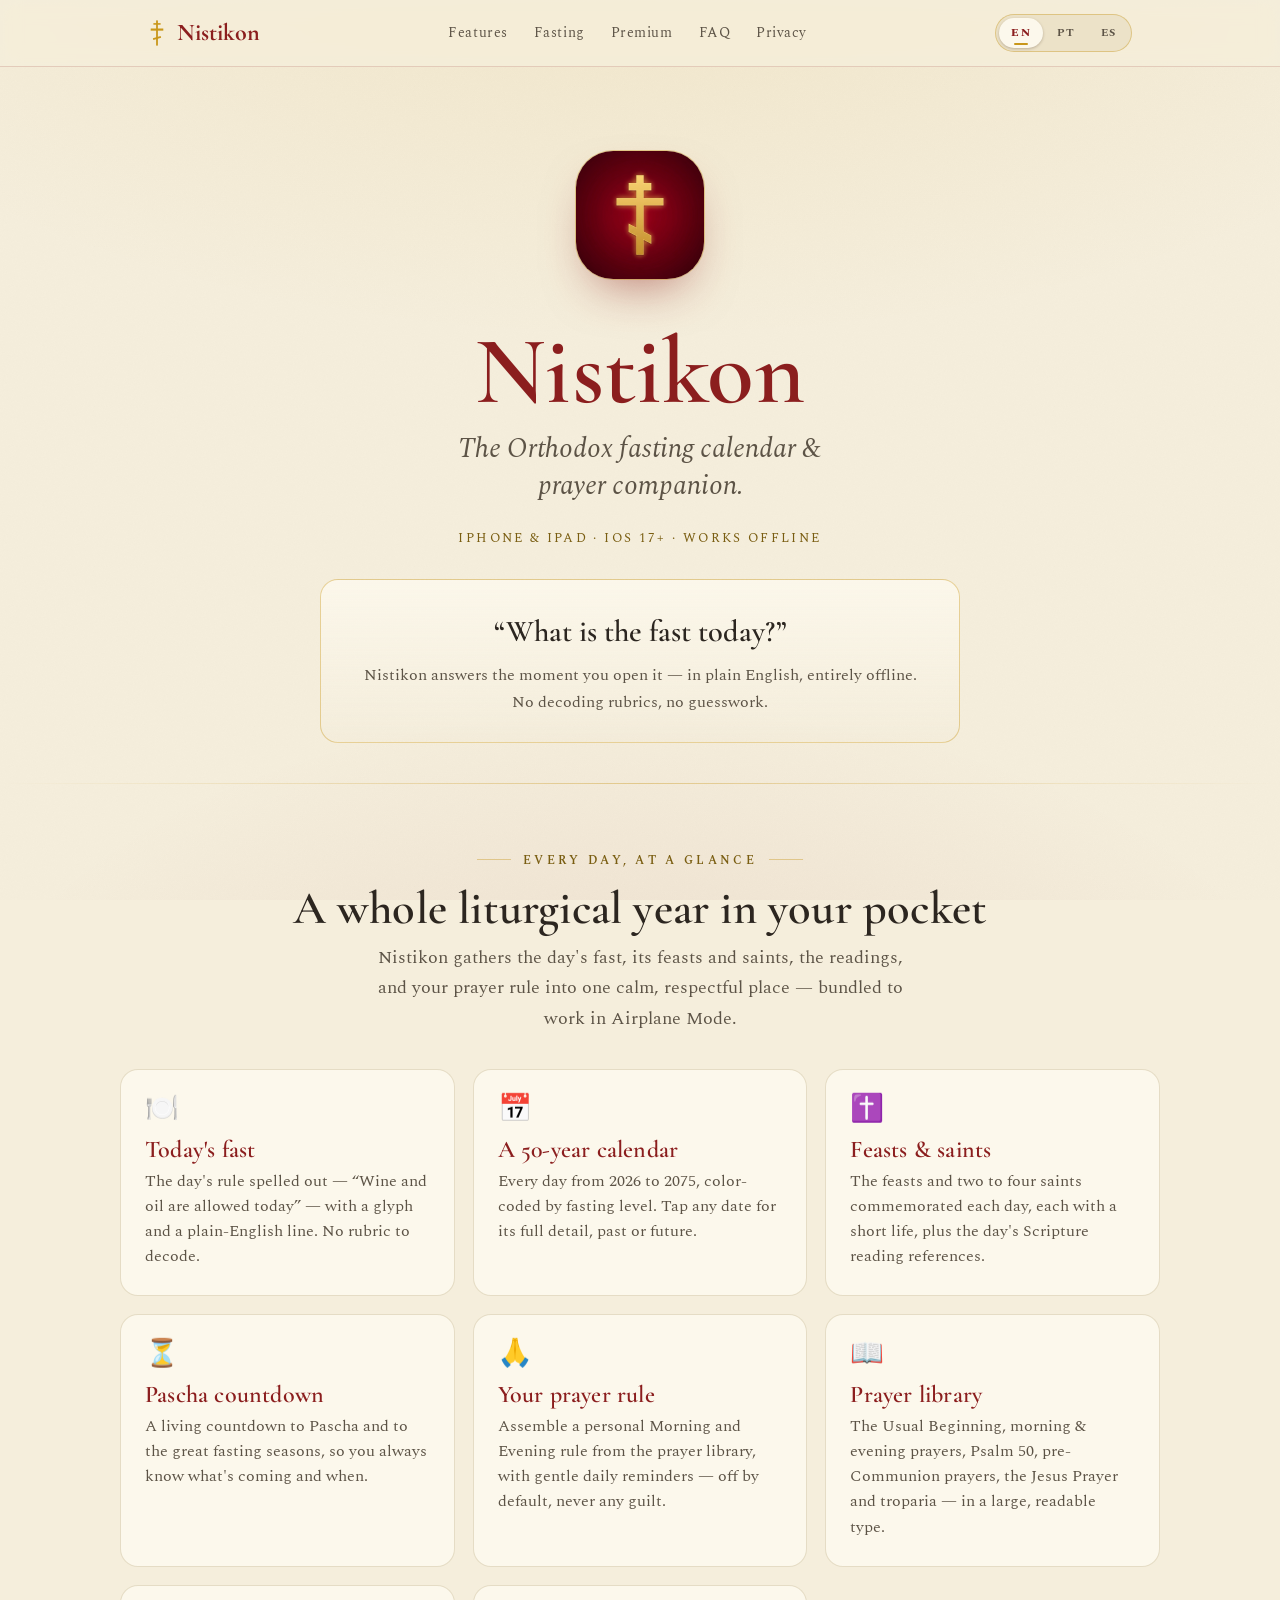
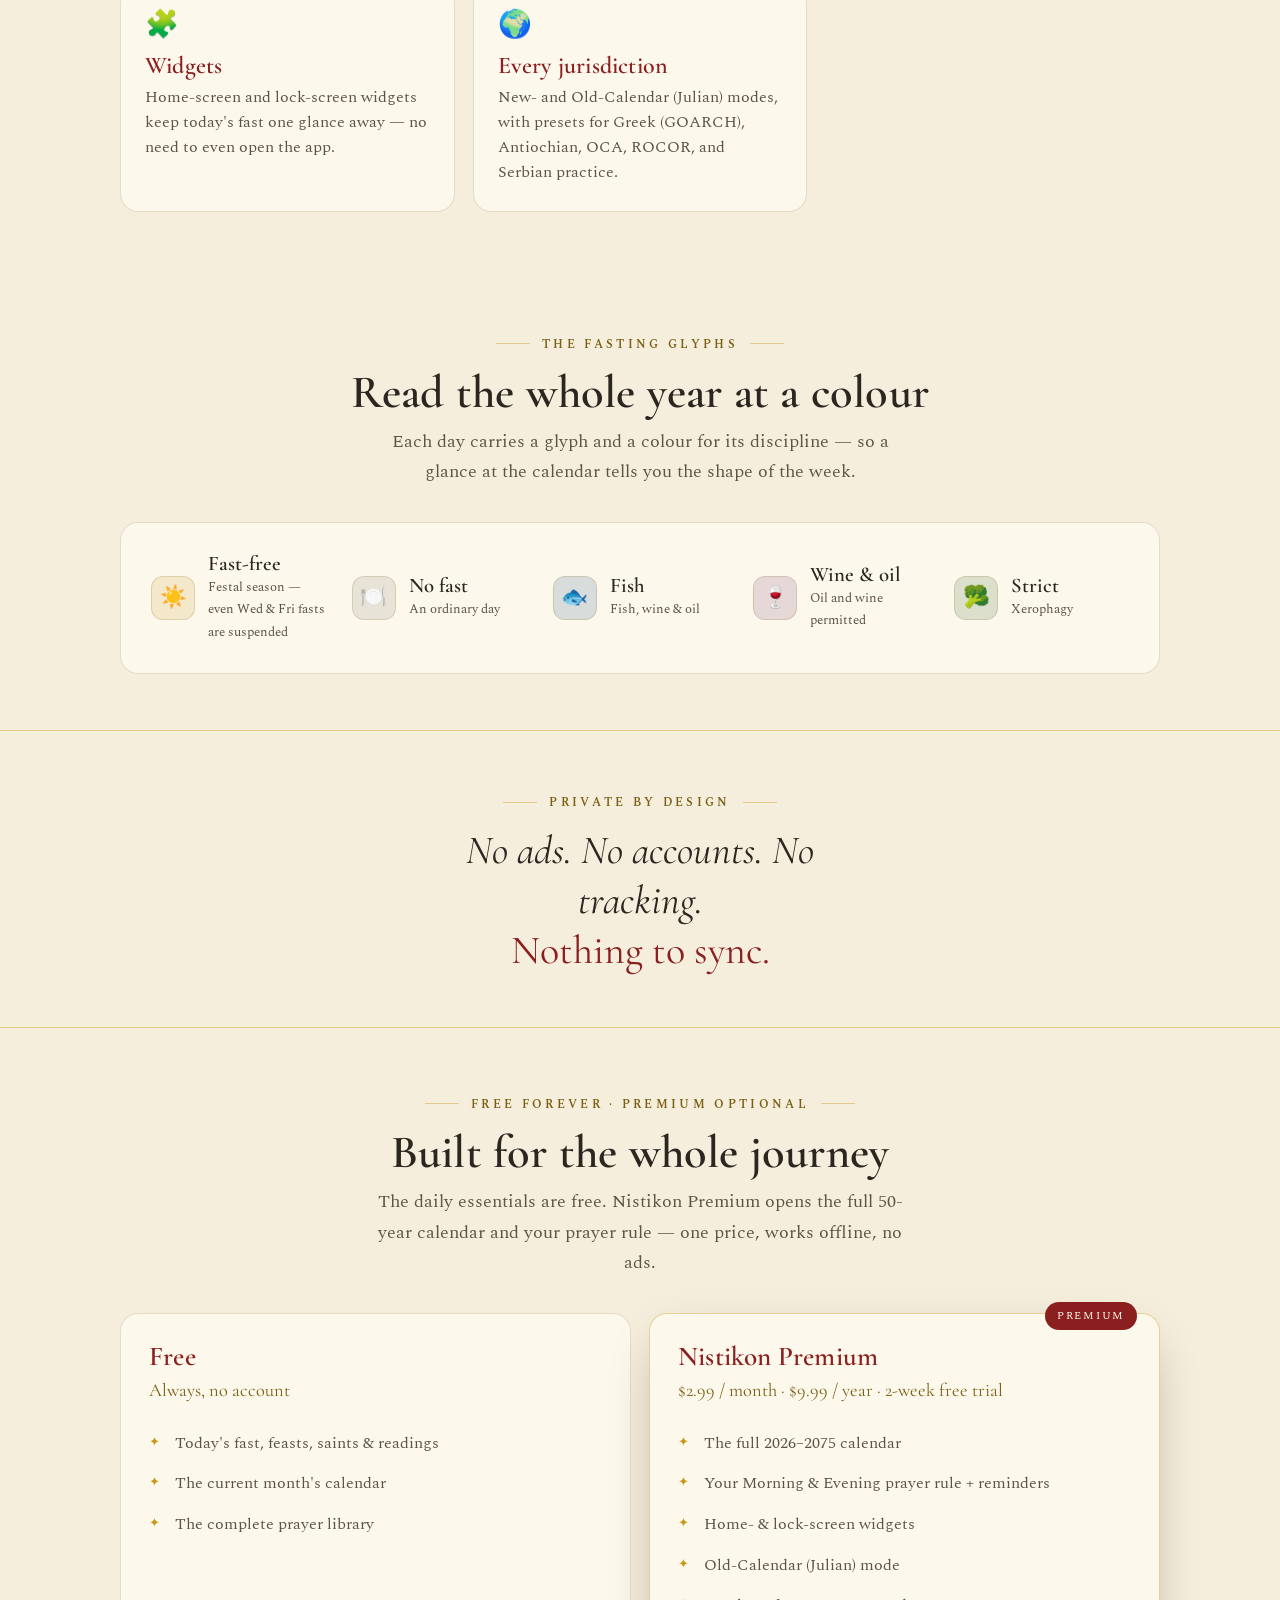
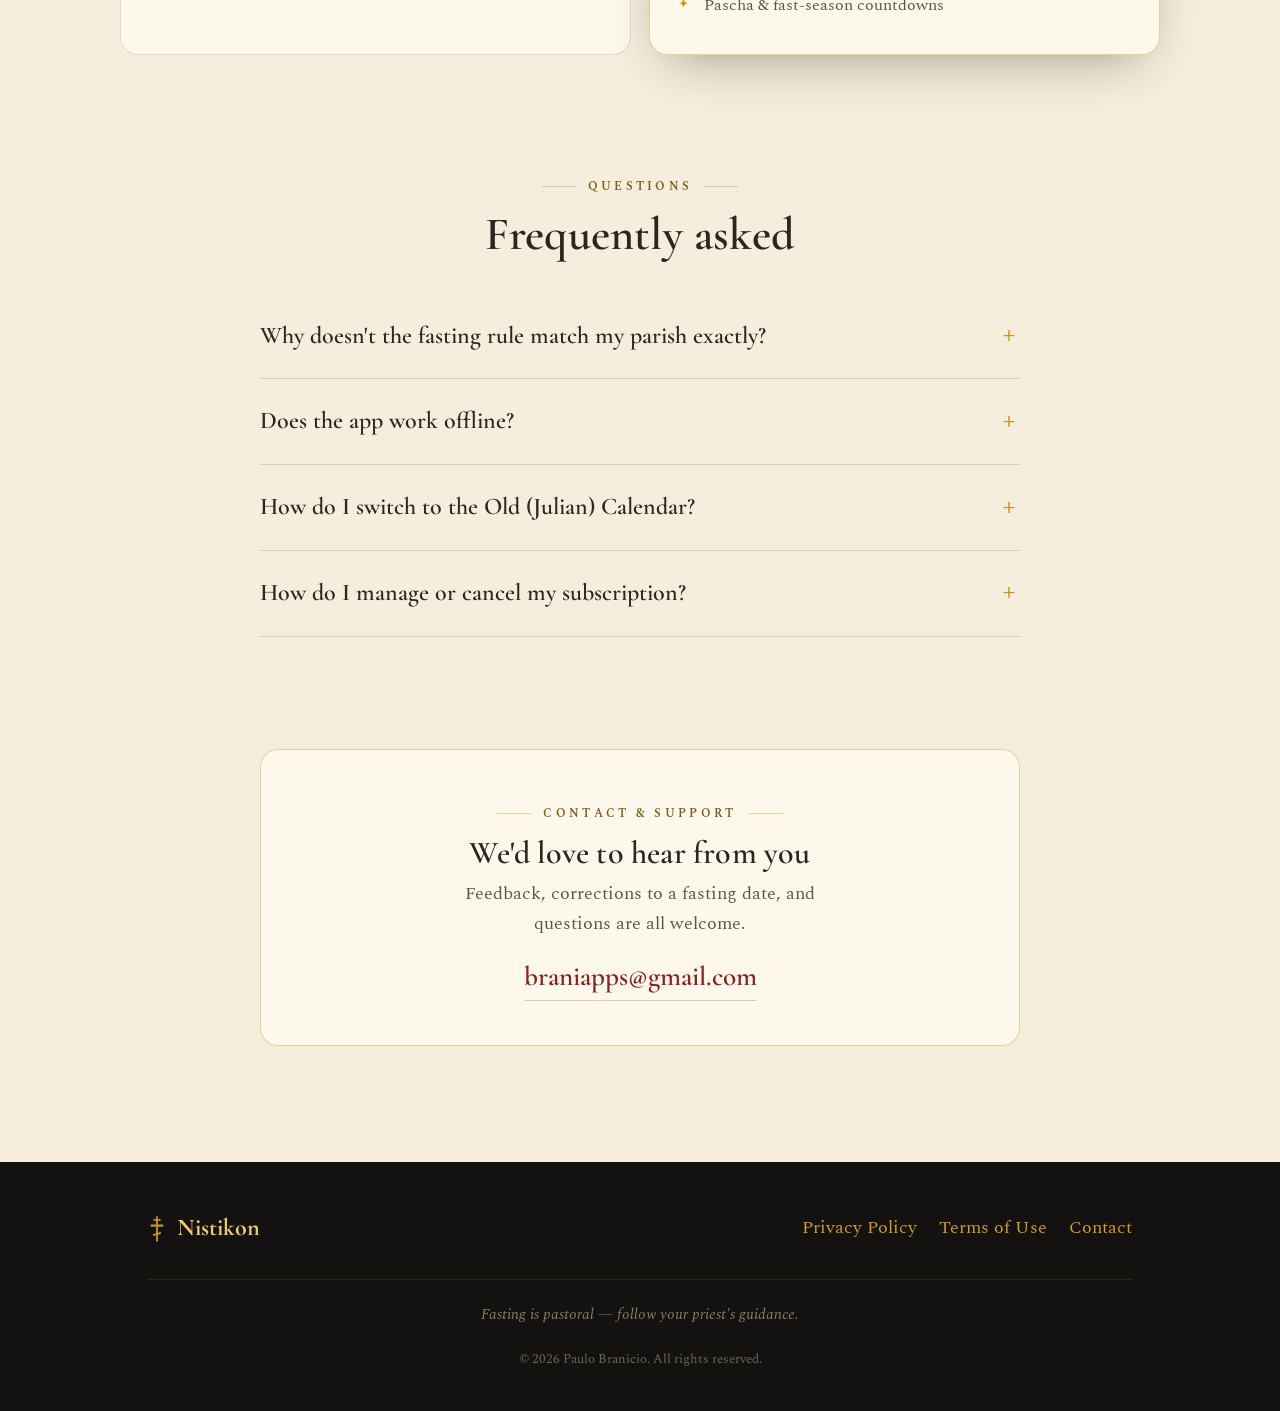
==== index.html @ d9c49dce "Align pt/es wording with the app after the translation QA sweep pt now matches the app's own terms —" ====
<!DOCTYPE html>
<html lang="en">
<head>
  <meta charset="UTF-8">
  <meta name="viewport" content="width=device-width, initial-scale=1.0">
  <title>Nistikon — Orthodox Calendar &amp; Prayer Rule</title>
  <meta name="description" content="Nistikon is the daily companion for Orthodox Christians: today's fast in plain English, a 50-year calendar, feasts &amp; saints, a Pascha countdown, and your own prayer rule — offline, no ads, no tracking. Também em português. También en español.">
  <link rel="icon" href="app-icon.png">
  <link rel="preconnect" href="https://fonts.googleapis.com">
  <link rel="preconnect" href="https://fonts.gstatic.com" crossorigin>
  <link href="https://fonts.googleapis.com/css2?family=Cormorant+Garamond:ital,wght@0,500;0,600;0,700;1,500;1,600&family=Spectral:ital,wght@0,400;0,500;0,600;1,400&display=swap" rel="stylesheet">
  <link rel="stylesheet" href="styles.css">
  <script src="site.js" defer></script>
</head>
<body>
  <header class="nav">
    <div class="wrap">
      <a class="brand" href="index.html">
        <span class="cross"><svg width="18" height="28" viewBox="0 0 20 30" aria-hidden="true"><rect x="9" y="1" width="2" height="28"/><rect x="6" y="4" width="8" height="1.8"/><rect x="3" y="10" width="14" height="2.4"/><rect x="5.5" y="19.5" width="9" height="2" transform="rotate(-16 10 20.5)"/></svg></span>
        Nistikon
      </a>
      <nav class="nav-links">
        <a href="#features" data-i18n-en="Features" data-i18n-pt="Recursos" data-i18n-es="Funciones">Features</a>
        <a href="#fasting" data-i18n-en="Fasting" data-i18n-pt="Jejum" data-i18n-es="Ayuno">Fasting</a>
        <a href="#premium">Premium</a>
        <a href="#faq">FAQ</a>
        <a href="privacy.html" data-i18n-en="Privacy" data-i18n-pt="Privacidade" data-i18n-es="Privacidad">Privacy</a>
      </nav>
      <div class="nav-right">
        <div class="langtabs" role="tablist" aria-label="Language">
          <button role="tab" data-lang-target="en" aria-label="English">EN</button>
          <button role="tab" data-lang-target="pt" aria-label="Português">PT</button>
          <button role="tab" data-lang-target="es" aria-label="Español">ES</button>
        </div>
      </div>
    </div>
  </header>

  <main>
    <section class="hero wrap">
      <div data-lang="en" lang="en">
        <img class="icon" src="app-icon.png" alt="Nistikon app icon" data-rise style="animation-delay:.05s">
        <h1 data-rise style="animation-delay:.12s">Nistikon</h1>
        <p class="tagline" data-rise style="animation-delay:.2s">The Orthodox fasting calendar &amp; prayer companion.</p>
        <p class="meta" data-rise style="animation-delay:.28s">iPhone &amp; iPad · iOS 17+ · Works offline</p>

        <div class="hook" data-rise style="animation-delay:.36s">
          <div class="q">“What is the fast today?”</div>
          <div class="a">Nistikon answers the moment you open it — in plain English, entirely offline. No decoding rubrics, no guesswork.</div>
        </div>
      </div>
      <div data-lang="pt" lang="pt-BR">
        <img class="icon" src="app-icon.png" alt="Ícone do aplicativo Nistikon" data-rise style="animation-delay:.05s">
        <h1 data-rise style="animation-delay:.12s">Nistikon</h1>
        <p class="tagline" data-rise style="animation-delay:.2s">O calendário de jejum ortodoxo e companheiro de oração.</p>
        <p class="meta" data-rise style="animation-delay:.28s">iPhone e iPad · iOS 17+ · Funciona offline</p>

        <div class="hook" data-rise style="animation-delay:.36s">
          <div class="q">“Qual é o jejum de hoje?”</div>
          <div class="a">O Nistikon responde no momento em que você o abre — em linguagem clara e totalmente offline. Sem decifrar rubricas, sem adivinhação.</div>
        </div>
      </div>
      <div data-lang="es" lang="es">
        <img class="icon" src="app-icon.png" alt="Ícono de la aplicación Nistikon" data-rise style="animation-delay:.05s">
        <h1 data-rise style="animation-delay:.12s">Nistikon</h1>
        <p class="tagline" data-rise style="animation-delay:.2s">El calendario ortodoxo de ayuno y compañero de oración.</p>
        <p class="meta" data-rise style="animation-delay:.28s">iPhone y iPad · iOS 17+ · Funciona sin conexión</p>

        <div class="hook" data-rise style="animation-delay:.36s">
          <div class="q">«¿Cuál es el ayuno de hoy?»</div>
          <div class="a">Nistikon responde en el momento en que la abres — en lenguaje claro y completamente sin conexión. Sin descifrar rúbricas, sin adivinanzas.</div>
        </div>
      </div>
    </section>

    <hr class="rule">

    <section class="block wrap" id="features">
      <div data-lang="en" lang="en">
        <div class="section-head center">
          <span class="kicker center">Every day, at a glance</span>
          <h2>A whole liturgical year in your pocket</h2>
          <p>Nistikon gathers the day's fast, its feasts and saints, the readings, and your prayer rule into one calm, respectful place — bundled to work in Airplane Mode.</p>
        </div>

        <div class="grid">
          <div class="feature"><div class="ico">🍽️</div><h3>Today's fast</h3><p>The day's rule spelled out — “Wine and oil are allowed today” — with a glyph and a plain-English line. No rubric to decode.</p></div>
          <div class="feature"><div class="ico">📅</div><h3>A 50-year calendar</h3><p>Every day from 2026 to 2075, color-coded by fasting level. Tap any date for its full detail, past or future.</p></div>
          <div class="feature"><div class="ico">✝️</div><h3>Feasts &amp; saints</h3><p>The feasts and two to four saints commemorated each day, each with a short life, plus the day's Scripture reading references.</p></div>
          <div class="feature"><div class="ico">⏳</div><h3>Pascha countdown</h3><p>A living countdown to Pascha and to the great fasting seasons, so you always know what's coming and when.</p></div>
          <div class="feature"><div class="ico">🙏</div><h3>Your prayer rule</h3><p>Assemble a personal Morning and Evening rule from the prayer library, with gentle daily reminders — off by default, never any guilt.</p></div>
          <div class="feature"><div class="ico">📖</div><h3>Prayer library</h3><p>The Usual Beginning, morning &amp; evening prayers, Psalm 50, pre-Communion prayers, the Jesus Prayer and troparia — in a large, readable type.</p></div>
          <div class="feature"><div class="ico">🧩</div><h3>Widgets</h3><p>Home-screen and lock-screen widgets keep today's fast one glance away — no need to even open the app.</p></div>
          <div class="feature"><div class="ico">🌍</div><h3>Every jurisdiction</h3><p>New- and Old-Calendar (Julian) modes, with presets for Greek (GOARCH), Antiochian, OCA, ROCOR, and Serbian practice.</p></div>
        </div>
      </div>
      <div data-lang="pt" lang="pt-BR">
        <div class="section-head center">
          <span class="kicker center">Cada dia, num relance</span>
          <h2>Um ano litúrgico inteiro no seu bolso</h2>
          <p>O Nistikon reúne o jejum do dia, suas festas e santos, as leituras e a sua regra de oração em um só lugar, calmo e respeitoso — tudo incluído para funcionar no Modo Avião.</p>
        </div>

        <div class="grid">
          <div class="feature"><div class="ico">🍽️</div><h3>O jejum de hoje</h3><p>A regra do dia explicada — “Hoje são permitidos vinho e azeite” — com um símbolo e uma frase clara. Nenhuma rubrica para decifrar.</p></div>
          <div class="feature"><div class="ico">📅</div><h3>Um calendário de 50 anos</h3><p>Todos os dias de 2026 a 2075, com cores por nível de jejum. Toque em qualquer data para ver os detalhes completos, no passado ou no futuro.</p></div>
          <div class="feature"><div class="ico">✝️</div><h3>Festas e santos</h3><p>As festas e de dois a quatro santos comemorados a cada dia, cada um com uma breve vida, além das referências das leituras bíblicas do dia.</p></div>
          <div class="feature"><div class="ico">⏳</div><h3>Contagem para a Páscoa</h3><p>Uma contagem regressiva viva até a Páscoa (Pascha) e os grandes tempos de jejum, para você sempre saber o que vem e quando.</p></div>
          <div class="feature"><div class="ico">🙏</div><h3>Sua regra de oração</h3><p>Monte uma regra pessoal de Manhã e Noite a partir da biblioteca de orações, com lembretes diários suaves — desativados por padrão, nunca com culpa.</p></div>
          <div class="feature"><div class="ico">📖</div><h3>Biblioteca de orações</h3><p>O Início Habitual, orações da manhã e da noite, o Salmo 50, orações antes da Comunhão, a Oração de Jesus e tropários — em letras grandes e legíveis.</p></div>
          <div class="feature"><div class="ico">🧩</div><h3>Widgets</h3><p>Widgets de tela de início e tela bloqueada mantêm o jejum de hoje a um olhar de distância — sem nem precisar abrir o aplicativo.</p></div>
          <div class="feature"><div class="ico">🌍</div><h3>Todas as jurisdições</h3><p>Modos de Calendário Novo e Antigo (juliano), com predefinições para as práticas grega (GOARCH), antioquina, OCA, ROCOR e sérvia.</p></div>
        </div>
      </div>
      <div data-lang="es" lang="es">
        <div class="section-head center">
          <span class="kicker center">Cada día, de un vistazo</span>
          <h2>Un año litúrgico entero en tu bolsillo</h2>
          <p>Nistikon reúne el ayuno del día, sus fiestas y santos, las lecturas y tu regla de oración en un solo lugar, sereno y respetuoso — todo incluido para funcionar en Modo Avión.</p>
        </div>

        <div class="grid">
          <div class="feature"><div class="ico">🍽️</div><h3>El ayuno de hoy</h3><p>La regla del día explicada — «Hoy se permiten el vino y el aceite» — con un símbolo y una frase clara. Ninguna rúbrica que descifrar.</p></div>
          <div class="feature"><div class="ico">📅</div><h3>Un calendario de 50 años</h3><p>Cada día de 2026 a 2075, con colores según el nivel de ayuno. Toca cualquier fecha para ver su detalle completo, pasado o futuro.</p></div>
          <div class="feature"><div class="ico">✝️</div><h3>Fiestas y santos</h3><p>Las fiestas y de dos a cuatro santos conmemorados cada día, cada uno con una breve vida, más las referencias de las lecturas bíblicas del día.</p></div>
          <div class="feature"><div class="ico">⏳</div><h3>Cuenta regresiva a la Pascua</h3><p>Una cuenta regresiva viva hacia la Pascua (Pascha) y los grandes tiempos de ayuno, para que siempre sepas qué viene y cuándo.</p></div>
          <div class="feature"><div class="ico">🙏</div><h3>Tu regla de oración</h3><p>Arma una regla personal de Mañana y Noche desde la biblioteca de oraciones, con recordatorios diarios suaves — desactivados por defecto, nunca con culpa.</p></div>
          <div class="feature"><div class="ico">📖</div><h3>Biblioteca de oraciones</h3><p>El Inicio Habitual, oraciones de la mañana y de la noche, el Salmo 50, oraciones antes de la Comunión, la Oración de Jesús y troparios — en letra grande y legible.</p></div>
          <div class="feature"><div class="ico">🧩</div><h3>Widgets</h3><p>Los widgets de pantalla de inicio y pantalla bloqueada mantienen el ayuno de hoy a un vistazo — sin siquiera abrir la aplicación.</p></div>
          <div class="feature"><div class="ico">🌍</div><h3>Todas las jurisdicciones</h3><p>Modos de Calendario Nuevo y Antiguo (juliano), con preajustes para las prácticas griega (GOARCH), antioquena, OCA, ROCOR y serbia.</p></div>
        </div>
      </div>
    </section>

    <section class="block wrap" id="fasting">
      <div data-lang="en" lang="en">
        <div class="section-head center">
          <span class="kicker center">The fasting glyphs</span>
          <h2>Read the whole year at a colour</h2>
          <p>Each day carries a glyph and a colour for its discipline — so a glance at the calendar tells you the shape of the week.</p>
        </div>
        <div class="levels">
          <div class="level"><div class="glyph g-free">☀️</div><div><div class="name">Fast-free</div><div class="desc">Festal season — even Wed &amp; Fri fasts are suspended</div></div></div>
          <div class="level"><div class="glyph g-plain">🍽️</div><div><div class="name">No fast</div><div class="desc">An ordinary day</div></div></div>
          <div class="level"><div class="glyph g-fish">🐟</div><div><div class="name">Fish</div><div class="desc">Fish, wine &amp; oil</div></div></div>
          <div class="level"><div class="glyph g-wine">🍷</div><div><div class="name">Wine &amp; oil</div><div class="desc">Oil and wine permitted</div></div></div>
          <div class="level"><div class="glyph g-strict">🥦</div><div><div class="name">Strict</div><div class="desc">Xerophagy</div></div></div>
        </div>
      </div>
      <div data-lang="pt" lang="pt-BR">
        <div class="section-head center">
          <span class="kicker center">Os símbolos de jejum</span>
          <h2>Leia o ano inteiro por uma cor</h2>
          <p>Cada dia traz um símbolo e uma cor para a sua disciplina — um olhar para o calendário revela a forma da semana.</p>
        </div>
        <div class="levels">
          <div class="level"><div class="glyph g-free">☀️</div><div><div class="name">Livre de jejum</div><div class="desc">Período festivo — até o jejum de quarta e sexta é suspenso</div></div></div>
          <div class="level"><div class="glyph g-plain">🍽️</div><div><div class="name">Sem jejum</div><div class="desc">Um dia comum</div></div></div>
          <div class="level"><div class="glyph g-fish">🐟</div><div><div class="name">Peixe</div><div class="desc">Peixe, vinho e azeite</div></div></div>
          <div class="level"><div class="glyph g-wine">🍷</div><div><div class="name">Vinho e azeite</div><div class="desc">Azeite e vinho permitidos</div></div></div>
          <div class="level"><div class="glyph g-strict">🥦</div><div><div class="name">Rigoroso</div><div class="desc">Xerofagia</div></div></div>
        </div>
      </div>
      <div data-lang="es" lang="es">
        <div class="section-head center">
          <span class="kicker center">Los símbolos de ayuno</span>
          <h2>Lee todo el año por un color</h2>
          <p>Cada día lleva un símbolo y un color según su disciplina — un vistazo al calendario te dice la forma de la semana.</p>
        </div>
        <div class="levels">
          <div class="level"><div class="glyph g-free">☀️</div><div><div class="name">Libre de ayuno</div><div class="desc">Período festivo — hasta el ayuno de miércoles y viernes se suspende</div></div></div>
          <div class="level"><div class="glyph g-plain">🍽️</div><div><div class="name">Sin ayuno</div><div class="desc">Un día común</div></div></div>
          <div class="level"><div class="glyph g-fish">🐟</div><div><div class="name">Pescado</div><div class="desc">Pescado, vino y aceite</div></div></div>
          <div class="level"><div class="glyph g-wine">🍷</div><div><div class="name">Vino y aceite</div><div class="desc">Aceite y vino permitidos</div></div></div>
          <div class="level"><div class="glyph g-strict">🥦</div><div><div class="name">Estricto</div><div class="desc">Xerofagia</div></div></div>
        </div>
      </div>
    </section>

    <section class="vow">
      <div class="wrap">
        <div data-lang="en" lang="en">
          <span class="kicker center">Private by design</span>
          <p>No ads. No accounts. No tracking.<br><span class="em">Nothing to sync.</span></p>
        </div>
        <div data-lang="pt" lang="pt-BR">
          <span class="kicker center">Privado por concepção</span>
          <p>Sem anúncios. Sem contas. Sem rastreamento.<br><span class="em">Nada para sincronizar.</span></p>
        </div>
        <div data-lang="es" lang="es">
          <span class="kicker center">Privado por diseño</span>
          <p>Sin anuncios. Sin cuentas. Sin rastreo.<br><span class="em">Nada que sincronizar.</span></p>
        </div>
      </div>
    </section>

    <section class="block wrap" id="premium">
      <div data-lang="en" lang="en">
        <div class="section-head center">
          <span class="kicker center">Free forever · Premium optional</span>
          <h2>Built for the whole journey</h2>
          <p>The daily essentials are free. Nistikon Premium opens the full 50-year calendar and your prayer rule — one price, works offline, no ads.</p>
        </div>
        <div class="tiers">
          <div class="tier">
            <h3>Free</h3>
            <div class="price">Always, no account</div>
            <ul>
              <li>Today's fast, feasts, saints &amp; readings</li>
              <li>The current month's calendar</li>
              <li>The complete prayer library</li>
            </ul>
          </div>
          <div class="tier pro">
            <span class="badge">Premium</span>
            <h3>Nistikon Premium</h3>
            <div class="price">$2.99 / month · $9.99 / year · 2-week free trial</div>
            <ul>
              <li>The full 2026–2075 calendar</li>
              <li>Your Morning &amp; Evening prayer rule + reminders</li>
              <li>Home- &amp; lock-screen widgets</li>
              <li>Old-Calendar (Julian) mode</li>
              <li>Pascha &amp; fast-season countdowns</li>
            </ul>
          </div>
        </div>
      </div>
      <div data-lang="pt" lang="pt-BR">
        <div class="section-head center">
          <span class="kicker center">Grátis para sempre · Premium opcional</span>
          <h2>Feito para toda a caminhada</h2>
          <p>O essencial diário é gratuito. O Nistikon Premium abre o calendário completo de 50 anos e a sua regra de oração — um só preço, funciona offline, sem anúncios.</p>
        </div>
        <div class="tiers">
          <div class="tier">
            <h3>Grátis</h3>
            <div class="price">Sempre, sem conta</div>
            <ul>
              <li>O jejum, as festas, os santos e as leituras de hoje</li>
              <li>O calendário do mês atual</li>
              <li>A biblioteca completa de orações</li>
            </ul>
          </div>
          <div class="tier pro">
            <span class="badge">Premium</span>
            <h3>Nistikon Premium</h3>
            <div class="price">US$ 2,99 / mês · US$ 9,99 / ano · 2 semanas de teste grátis</div>
            <ul>
              <li>O calendário completo de 2026–2075</li>
              <li>Sua regra de oração de Manhã e Noite + lembretes</li>
              <li>Widgets de tela de início e tela bloqueada</li>
              <li>Modo de Calendário Antigo (juliano)</li>
              <li>Contagens regressivas para a Páscoa e os tempos de jejum</li>
            </ul>
          </div>
        </div>
      </div>
      <div data-lang="es" lang="es">
        <div class="section-head center">
          <span class="kicker center">Gratis para siempre · Premium opcional</span>
          <h2>Hecho para todo el camino</h2>
          <p>Lo esencial de cada día es gratuito. Nistikon Premium abre el calendario completo de 50 años y tu regla de oración — un solo precio, funciona sin conexión, sin anuncios.</p>
        </div>
        <div class="tiers">
          <div class="tier">
            <h3>Gratis</h3>
            <div class="price">Siempre, sin cuenta</div>
            <ul>
              <li>El ayuno, las fiestas, los santos y las lecturas de hoy</li>
              <li>El calendario del mes actual</li>
              <li>La biblioteca completa de oraciones</li>
            </ul>
          </div>
          <div class="tier pro">
            <span class="badge">Premium</span>
            <h3>Nistikon Premium</h3>
            <div class="price">2.99 USD / mes · 9.99 USD / año · 2 semanas de prueba gratis</div>
            <ul>
              <li>El calendario completo de 2026–2075</li>
              <li>Tu regla de oración de Mañana y Noche + recordatorios</li>
              <li>Widgets de pantalla de inicio y bloqueada</li>
              <li>Modo de Calendario Antiguo (juliano)</li>
              <li>Cuentas regresivas a la Pascua y a los tiempos de ayuno</li>
            </ul>
          </div>
        </div>
      </div>
    </section>

    <section class="block wrap narrow" id="faq">
      <div data-lang="en" lang="en">
        <div class="section-head center">
          <span class="kicker center">Questions</span>
          <h2>Frequently asked</h2>
        </div>
        <div class="faq">
          <details>
            <summary>Why doesn't the fasting rule match my parish exactly?</summary>
            <p>Fasting practice varies by jurisdiction, parish, and household. Nistikon follows a widely published simplification and labels it as such. Always follow the guidance of your own priest.</p>
          </details>
          <details>
            <summary>Does the app work offline?</summary>
            <p>Yes. The fasting calendar, saints, and prayers are bundled and work in Airplane Mode. Your Apple device may contact the App Store for purchases or restores, and links you choose to open use your browser.</p>
          </details>
          <details>
            <summary>How do I switch to the Old (Julian) Calendar?</summary>
            <p>In Settings, choose a jurisdiction such as ROCOR or Serbian. Old-Calendar mode is part of Nistikon Premium.</p>
          </details>
          <details>
            <summary>How do I manage or cancel my subscription?</summary>
            <p>Open your device's Settings, tap your name, then Subscriptions, and select Nistikon.</p>
          </details>
        </div>
      </div>
      <div data-lang="pt" lang="pt-BR">
        <div class="section-head center">
          <span class="kicker center">Perguntas</span>
          <h2>Perguntas frequentes</h2>
        </div>
        <div class="faq">
          <details>
            <summary>Por que a regra de jejum não corresponde exatamente à da minha paróquia?</summary>
            <p>A prática de jejum varia por jurisdição, paróquia e família. O Nistikon segue uma simplificação amplamente publicada e a identifica como tal. Siga sempre a orientação do seu próprio padre.</p>
          </details>
          <details>
            <summary>O aplicativo funciona offline?</summary>
            <p>Sim. O calendário de jejum, os santos e as orações vêm incluídos e funcionam no Modo Avião. Seu dispositivo Apple pode contatar a App Store para compras ou restaurações, e os links que você escolhe abrir usam o seu navegador.</p>
          </details>
          <details>
            <summary>Como mudo para o Calendário Antigo (juliano)?</summary>
            <p>Em Ajustes, escolha uma jurisdição como ROCOR ou sérvia. O modo de Calendário Antigo faz parte do Nistikon Premium.</p>
          </details>
          <details>
            <summary>Como gerencio ou cancelo minha assinatura?</summary>
            <p>Abra os Ajustes do seu dispositivo, toque no seu nome, depois em Assinaturas, e selecione Nistikon.</p>
          </details>
        </div>
      </div>
      <div data-lang="es" lang="es">
        <div class="section-head center">
          <span class="kicker center">Preguntas</span>
          <h2>Preguntas frecuentes</h2>
        </div>
        <div class="faq">
          <details>
            <summary>¿Por qué la regla de ayuno no coincide exactamente con la de mi parroquia?</summary>
            <p>La práctica del ayuno varía según la jurisdicción, la parroquia y el hogar. Nistikon sigue una simplificación ampliamente publicada y la identifica como tal. Sigue siempre la guía de tu propio sacerdote.</p>
          </details>
          <details>
            <summary>¿Funciona la aplicación sin conexión?</summary>
            <p>Sí. El calendario de ayuno, los santos y las oraciones vienen incluidos y funcionan en Modo Avión. Tu dispositivo Apple puede contactar con App Store para compras o restauraciones, y los enlaces que decides abrir usan tu navegador.</p>
          </details>
          <details>
            <summary>¿Cómo cambio al Calendario Antiguo (juliano)?</summary>
            <p>En Configuración, elige una jurisdicción como ROCOR o serbia. El modo de Calendario Antiguo forma parte de Nistikon Premium.</p>
          </details>
          <details>
            <summary>¿Cómo gestiono o cancelo mi suscripción?</summary>
            <p>Abre la Configuración de tu dispositivo, toca tu nombre, luego Suscripciones, y selecciona Nistikon.</p>
          </details>
        </div>
      </div>
    </section>

    <section class="block wrap narrow">
      <div data-lang="en" lang="en">
        <div class="contact-card">
          <span class="kicker center">Contact &amp; support</span>
          <h2 style="font-size:2rem;margin-top:12px;">We'd love to hear from you</h2>
          <p style="color:var(--ink-soft);max-width:44ch;margin:8px auto 0;">Feedback, corrections to a fasting date, and questions are all welcome.</p>
          <a class="mail" href="mailto:braniapps@gmail.com">braniapps@gmail.com</a>
        </div>
      </div>
      <div data-lang="pt" lang="pt-BR">
        <div class="contact-card">
          <span class="kicker center">Contato e suporte</span>
          <h2 style="font-size:2rem;margin-top:12px;">Adoraríamos ouvir você</h2>
          <p style="color:var(--ink-soft);max-width:44ch;margin:8px auto 0;">Comentários, correções de datas de jejum e perguntas são todos bem-vindos.</p>
          <a class="mail" href="mailto:braniapps@gmail.com">braniapps@gmail.com</a>
        </div>
      </div>
      <div data-lang="es" lang="es">
        <div class="contact-card">
          <span class="kicker center">Contacto y soporte</span>
          <h2 style="font-size:2rem;margin-top:12px;">Nos encantaría saber de ti</h2>
          <p style="color:var(--ink-soft);max-width:44ch;margin:8px auto 0;">Comentarios, correcciones de fechas de ayuno y preguntas son bienvenidos.</p>
          <a class="mail" href="mailto:braniapps@gmail.com">braniapps@gmail.com</a>
        </div>
      </div>
    </section>
  </main>

  <footer class="foot">
    <div class="wrap">
      <a class="brand" href="index.html">
        <span class="cross"><svg width="18" height="28" viewBox="0 0 20 30" aria-hidden="true"><rect x="9" y="1" width="2" height="28"/><rect x="6" y="4" width="8" height="1.8"/><rect x="3" y="10" width="14" height="2.4"/><rect x="5.5" y="19.5" width="9" height="2" transform="rotate(-16 10 20.5)"/></svg></span>
        Nistikon
      </a>
      <nav class="foot-links">
        <a href="privacy.html" data-i18n-en="Privacy Policy" data-i18n-pt="Política de Privacidade" data-i18n-es="Política de Privacidad">Privacy Policy</a>
        <a href="terms.html" data-i18n-en="Terms of Use" data-i18n-pt="Termos de Uso" data-i18n-es="Términos de Uso">Terms of Use</a>
        <a href="mailto:braniapps@gmail.com" data-i18n-en="Contact" data-i18n-pt="Contato" data-i18n-es="Contacto">Contact</a>
      </nav>
      <p class="priest" data-i18n-en="Fasting is pastoral — follow your priest's guidance." data-i18n-pt="O jejum é pastoral — siga a orientação do seu padre." data-i18n-es="El ayuno es pastoral — sigue la guía de tu sacerdote.">Fasting is pastoral — follow your priest's guidance.</p>
      <p class="cr">© 2026 Paulo Branicio. All rights reserved.</p>
    </div>
  </footer>
</body>
</html>
---- styles.css ----
/* Nistikon support site — "illuminated manuscript, modernized"
   Cormorant Garamond (display) + Spectral (body), byzantine red & gold on parchment. */

:root {
  --parchment:      #F5EEDC;
  --parchment-deep: #ECE1C4;
  --card:           #FCF8EC;
  --card-line:      rgba(122, 94, 18, 0.18);
  --byzantine:      #8B1E1E;
  --byzantine-2:    #A32C2C;
  --gold:           #C9971A;
  --gold-soft:      #D4A017;
  --gold-deep:      #7A5E12;
  --ink:            #2C2620;
  --ink-soft:       #5C5346;
  --night:          #141210;
  --hair:           rgba(139, 30, 30, 0.16);
  --gold-hair:      rgba(201, 151, 26, 0.40);
  --shadow:         0 18px 50px -20px rgba(43, 25, 12, 0.45);
  --radius:         18px;
}

@media (prefers-color-scheme: dark) {
  :root {
    --parchment:      #141210;
    --parchment-deep: #0E0C0A;
    --card:           #1F1B16;
    --card-line:      rgba(212, 160, 23, 0.20);
    --byzantine:      #FF8A8A;
    --byzantine-2:    #FF9E9E;
    --gold:           #E9C25A;
    --gold-soft:      #F0CC6B;
    --gold-deep:      #E9C25A;
    --ink:            #F1E7D2;
    --ink-soft:       #B9AE97;
    --hair:           rgba(255, 138, 138, 0.20);
    --gold-hair:      rgba(233, 194, 90, 0.32);
    --shadow:         0 20px 60px -24px rgba(0, 0, 0, 0.7);
  }
}

* { margin: 0; padding: 0; box-sizing: border-box; }

html { scroll-behavior: smooth; }

body {
  font-family: "Spectral", Georgia, "Times New Roman", serif;
  font-size: 18px;
  line-height: 1.7;
  color: var(--ink);
  background-color: var(--parchment);
  background-image:
    radial-gradient(120% 80% at 50% -10%, rgba(201,151,26,0.10), transparent 60%),
    radial-gradient(90% 70% at 50% 120%, rgba(139,30,30,0.08), transparent 60%);
  background-attachment: fixed;
  -webkit-font-smoothing: antialiased;
  text-rendering: optimizeLegibility;
  overflow-x: hidden;
}

/* Fine paper grain over everything */
body::before {
  content: "";
  position: fixed;
  inset: 0;
  pointer-events: none;
  z-index: 1;
  opacity: 0.5;
  mix-blend-mode: multiply;
  background-image: url("data:image/svg+xml,%3Csvg xmlns='http://www.w3.org/2000/svg' width='160' height='160'%3E%3Cfilter id='n'%3E%3CfeTurbulence type='fractalNoise' baseFrequency='0.9' numOctaves='2' stitchTiles='stitch'/%3E%3CfeColorMatrix type='saturate' values='0'/%3E%3C/filter%3E%3Crect width='100%25' height='100%25' filter='url(%23n)' opacity='0.05'/%3E%3C/svg%3E");
}
@media (prefers-color-scheme: dark) { body::before { mix-blend-mode: screen; opacity: 0.35; } }

.wrap { max-width: 1040px; margin: 0 auto; padding: 0 28px; position: relative; z-index: 2; }
.narrow { max-width: 760px; }

/* ---- Typography ---- */
h1, h2, h3, .display {
  font-family: "Cormorant Garamond", Georgia, serif;
  font-weight: 600;
  line-height: 1.08;
  color: var(--ink);
  letter-spacing: 0.2px;
}
a { color: var(--byzantine); text-decoration: none; }
a:hover { text-decoration: underline; text-underline-offset: 3px; }

.kicker {
  font-family: "Spectral", serif;
  font-size: 0.74rem;
  font-weight: 600;
  letter-spacing: 0.28em;
  text-transform: uppercase;
  color: var(--gold-deep);
  display: inline-flex;
  align-items: center;
  gap: 12px;
}
.kicker::before, .kicker.center::after {
  content: "";
  width: 34px; height: 1px;
  background: var(--gold-hair);
}
.kicker.center { justify-content: center; }

/* ---- Cross mark ---- */
.cross { display: inline-block; color: var(--gold); flex: none; }
.cross svg { display: block; fill: currentColor; }

/* ---- Nav ---- */
.nav {
  position: sticky; top: 0; z-index: 20;
  backdrop-filter: saturate(150%) blur(10px);
  background: color-mix(in srgb, var(--parchment) 82%, transparent);
  border-bottom: 1px solid var(--hair);
}
.nav .wrap { display: flex; align-items: center; justify-content: space-between; height: 66px; }
.brand { display: flex; align-items: center; gap: 11px; font-family: "Cormorant Garamond", serif; font-size: 1.5rem; font-weight: 700; color: var(--byzantine); }
.brand:hover { text-decoration: none; }
.nav-links { display: flex; gap: 26px; align-items: center; }
.nav-links a { font-size: 0.86rem; letter-spacing: 0.04em; color: var(--ink-soft); }
.nav-links a:hover { color: var(--byzantine); text-decoration: none; }
@media (max-width: 640px) { .nav-links { display: none; } }

/* ---- Hero ---- */
.hero { text-align: center; padding: 84px 0 40px; }
.hero .icon {
  width: 128px; height: 128px; border-radius: 29%;
  box-shadow: 0 0 0 1px var(--gold-hair), 0 22px 48px -18px rgba(139,30,30,0.55);
  margin-bottom: 30px;
}
.hero h1 { font-size: clamp(3.4rem, 9vw, 6rem); font-weight: 600; color: var(--byzantine); margin-bottom: 8px; }
.hero .tagline { font-size: clamp(1.25rem, 3.4vw, 1.7rem); font-style: italic; color: var(--ink-soft); max-width: 30ch; margin: 0 auto 22px; line-height: 1.35; }
.hero .meta { font-size: 0.82rem; letter-spacing: 0.18em; text-transform: uppercase; color: var(--gold-deep); }

.hook {
  max-width: 640px; margin: 30px auto 0; padding: 26px 30px;
  border: 1px solid var(--gold-hair); border-radius: var(--radius);
  background: linear-gradient(180deg, color-mix(in srgb, var(--card) 90%, transparent), transparent);
}
.hook .q { font-family: "Cormorant Garamond", serif; font-size: 1.9rem; font-weight: 600; color: var(--ink); }
.hook .a { color: var(--ink-soft); font-size: 1rem; margin-top: 4px; }

/* ---- Section rhythm ---- */
section.block { padding: 56px 0; }
.section-head { margin-bottom: 34px; }
.section-head.center { text-align: center; }
.section-head h2 { font-size: clamp(2.1rem, 5vw, 2.9rem); margin-top: 12px; }
.section-head p { color: var(--ink-soft); margin-top: 10px; max-width: 60ch; }
.section-head.center p { margin-left: auto; margin-right: auto; }

.rule { height: 1px; border: 0; background: linear-gradient(90deg, transparent, var(--gold-hair), transparent); margin: 0; }

/* ---- Feature grid ---- */
.grid { display: grid; grid-template-columns: repeat(auto-fit, minmax(250px, 1fr)); gap: 18px; }
.feature {
  background: var(--card);
  border: 1px solid var(--card-line);
  border-radius: var(--radius);
  padding: 26px 24px;
  transition: transform 0.35s cubic-bezier(.2,.7,.2,1), box-shadow 0.35s, border-color 0.35s;
}
.feature:hover { transform: translateY(-5px); box-shadow: var(--shadow); border-color: var(--gold-hair); }
.feature .ico { font-size: 1.7rem; line-height: 1; }
.feature h3 { font-size: 1.5rem; margin: 14px 0 6px; color: var(--byzantine); }
.feature p { color: var(--ink-soft); font-size: 0.98rem; line-height: 1.6; }

/* ---- Fast-level legend ---- */
.levels {
  background: var(--card); border: 1px solid var(--card-line); border-radius: var(--radius);
  padding: 30px; display: grid; grid-template-columns: repeat(auto-fit, minmax(160px, 1fr)); gap: 14px 26px;
}
.level { display: flex; align-items: center; gap: 13px; }
.level .glyph {
  width: 44px; height: 44px; flex: none; border-radius: 12px;
  display: grid; place-items: center; font-size: 1.35rem;
  border: 1px solid var(--card-line);
}
.level .name { font-family: "Cormorant Garamond", serif; font-size: 1.3rem; font-weight: 600; color: var(--ink); line-height: 1.1; }
.level .desc { font-size: 0.82rem; color: var(--ink-soft); }
.g-free   { background: rgba(201,151,26,0.16); }
.g-fish   { background: rgba(58,102,150,0.18); }
.g-wine   { background: rgba(122,52,110,0.16); }
.g-strict { background: rgba(74,110,64,0.18); }
.g-plain  { background: color-mix(in srgb, var(--ink-soft) 12%, transparent); }

/* ---- Premium split ---- */
.tiers { display: grid; grid-template-columns: 1fr 1fr; gap: 18px; }
@media (max-width: 620px) { .tiers { grid-template-columns: 1fr; } }
.tier { border: 1px solid var(--card-line); border-radius: var(--radius); padding: 28px; background: var(--card); }
.tier.pro { border-color: var(--gold-hair); box-shadow: var(--shadow); position: relative; }
.tier h3 { font-size: 1.7rem; color: var(--byzantine); }
.tier .price { font-family: "Cormorant Garamond", serif; font-size: 1.15rem; color: var(--gold-deep); margin: 4px 0 16px; }
.tier ul { list-style: none; }
.tier li { padding: 7px 0 7px 26px; position: relative; color: var(--ink-soft); font-size: 0.98rem; }
.tier li::before { content: "✦"; position: absolute; left: 0; color: var(--gold); font-size: 0.8rem; top: 9px; }
.badge { position: absolute; top: -12px; right: 22px; background: var(--byzantine); color: #FCF8EC; font-family: "Spectral", serif; font-size: 0.68rem; letter-spacing: 0.16em; text-transform: uppercase; padding: 5px 12px; border-radius: 999px; }

/* ---- Vow / privacy banner ---- */
.vow {
  text-align: center; border-top: 1px solid var(--gold-hair); border-bottom: 1px solid var(--gold-hair);
  padding: 52px 0;
}
.vow p { font-family: "Cormorant Garamond", serif; font-size: clamp(1.6rem, 4.4vw, 2.5rem); font-style: italic; color: var(--ink); max-width: 22ch; margin: 12px auto 0; line-height: 1.25; }
.vow .em { color: var(--byzantine); font-style: normal; }

/* ---- FAQ ---- */
.faq details {
  border-bottom: 1px solid var(--hair); padding: 6px 0;
}
.faq summary {
  cursor: pointer; list-style: none; padding: 16px 40px 16px 0; position: relative;
  font-family: "Cormorant Garamond", serif; font-size: 1.5rem; font-weight: 600; color: var(--ink);
}
.faq summary::-webkit-details-marker { display: none; }
.faq summary::after {
  content: "+"; position: absolute; right: 4px; top: 50%; transform: translateY(-50%);
  color: var(--gold); font-family: "Spectral", serif; font-size: 1.6rem; transition: transform 0.3s;
}
.faq details[open] summary::after { content: "–"; }
.faq details p { color: var(--ink-soft); padding: 0 40px 18px 0; font-size: 1rem; }

/* ---- Contact card ---- */
.contact-card {
  text-align: center; background: var(--card); border: 1px solid var(--gold-hair);
  border-radius: var(--radius); padding: 44px 30px;
}
.contact-card .mail {
  display: inline-block; margin-top: 14px; font-family: "Cormorant Garamond", serif;
  font-size: 1.7rem; font-weight: 600; color: var(--byzantine);
  border-bottom: 1px solid var(--gold-hair);
}

/* ---- Footer ---- */
.foot { background: var(--night); color: #C9BBA0; margin-top: 60px; padding: 46px 0 40px; position: relative; z-index: 2; }
.foot a { color: var(--gold-soft); }
.foot .wrap { display: flex; flex-wrap: wrap; gap: 22px 40px; align-items: center; justify-content: space-between; }
.foot .brand { color: #F0CC6B; }
.foot-links { display: flex; gap: 22px; flex-wrap: wrap; }
.foot .priest { width: 100%; text-align: center; font-style: italic; color: #8C7D64; font-size: 0.92rem; padding-top: 22px; margin-top: 8px; border-top: 1px solid rgba(201,151,26,0.15); }
.foot .cr { width: 100%; text-align: center; font-size: 0.8rem; color: #6E6250; }

/* ---- Legal pages ---- */
.legal-hero { text-align: center; padding: 64px 0 30px; }
.legal-hero h1 { font-size: clamp(2.6rem, 7vw, 4rem); color: var(--byzantine); }
.legal-hero .app { color: var(--ink-soft); font-style: italic; margin-top: 6px; }
.legal-hero .date { font-size: 0.78rem; letter-spacing: 0.18em; text-transform: uppercase; color: var(--gold-deep); margin-top: 12px; }
.legal { padding-bottom: 40px; }
.legal .card { background: var(--card); border: 1px solid var(--card-line); border-radius: var(--radius); padding: clamp(26px, 5vw, 52px); box-shadow: var(--shadow); }
.legal h2 { font-size: 1.75rem; color: var(--byzantine); margin: 34px 0 12px; padding-left: 16px; border-left: 3px solid var(--gold); }
.legal h2:first-of-type { margin-top: 4px; }
.legal p { margin-bottom: 15px; color: var(--ink); }
.legal ul { margin: 0 0 15px 22px; }
.legal li { margin-bottom: 9px; color: var(--ink); }
.legal .highlight {
  background: linear-gradient(180deg, color-mix(in srgb, var(--gold) 12%, transparent), transparent);
  border-left: 3px solid var(--gold); border-radius: 6px; padding: 20px 24px; margin: 6px 0 26px;
  font-size: 1.08rem; color: var(--ink);
}
.legal .contact { margin-top: 34px; padding-top: 24px; border-top: 1px solid var(--hair); }
.legal .contact h2 { border: 0; padding: 0; }
.legal .contact a { font-size: 1.2rem; }

/* ---- Motion ---- */
@keyframes rise { from { opacity: 0; transform: translateY(22px); } to { opacity: 1; transform: none; } }
[data-rise] { animation: rise 0.8s cubic-bezier(.2,.7,.2,1) both; }
@media (prefers-reduced-motion: reduce) {
  * { animation: none !important; transition: none !important; scroll-behavior: auto !important; }
}

/* --------------------------------------------------------------- langtabs */

/* Contract: .langtabs is the role="tablist"; each control is a button with
   role="tab" and data-lang-target (site.js maintains aria-selected and
   tabindex). The selected state carries three cues — fill, weight and a gold
   underbar — so it never rests on colour alone. */
.nav-right { display: flex; align-items: center; }
.langtabs {
  display: inline-flex;
  gap: 2px;
  padding: 3px;
  border-radius: 999px;
  background: rgba(122, 94, 18, 0.08);
  border: 1px solid var(--gold-hair);
}
.langtabs [role="tab"] {
  position: relative;
  appearance: none;
  -webkit-appearance: none;
  border: 0;
  background: transparent;
  cursor: pointer;
  padding: 6px 12px 7px;
  border-radius: 999px;
  font-family: inherit;
  font-size: 0.68rem;
  font-weight: 700;
  letter-spacing: 0.1em;
  text-transform: uppercase;
  color: var(--ink-soft);
  transition: color 0.2s ease, background-color 0.2s ease;
}
.langtabs [role="tab"]:hover { color: var(--byzantine); }
.langtabs [role="tab"][aria-selected="true"] {
  background: var(--card);
  color: var(--byzantine);
  font-weight: 800;
  box-shadow: 0 1px 3px rgba(43, 25, 12, 0.25);
}
/* Non-colour cue: only the selected tab grows a gold underbar. */
.langtabs [role="tab"][aria-selected="true"]::after {
  content: "";
  position: absolute;
  left: 50%;
  bottom: 3px;
  transform: translateX(-50%);
  width: 14px;
  height: 2px;
  border-radius: 1px;
  background: var(--gold);
}
@media (max-width: 380px) {
  .langtabs [role="tab"] { padding: 5px 9px 6px; letter-spacing: 0.06em; }
}

/* ------------------------------------------------- language visibility */

/* Language sections are hidden ONLY under the authorisation of data-js on
   <html>. If the script never runs, throws before that line, or fails during
   setup, that attribute is absent (or withdrawn) and all languages render
   stacked. Showing three languages is a cosmetic failure; showing none would
   be a legal-content outage. Never hide [data-lang] outside an
   html[data-js="on"] scope. */
html[data-js="on"] [data-lang] { display: none; }
html[data-js="on"] [data-lang][data-lang-active] { display: block; }

/* No-JS stacked view: a hairline between adjacent language variants so the
   repeat reads as deliberate, and no dead language switcher. */
html:not([data-js="on"]) [data-lang] + [data-lang] {
  border-top: 2px solid var(--gold-hair);
  margin-top: 28px;
  padding-top: 28px;
}
html:not([data-js="on"]) .langtabs { display: none; }
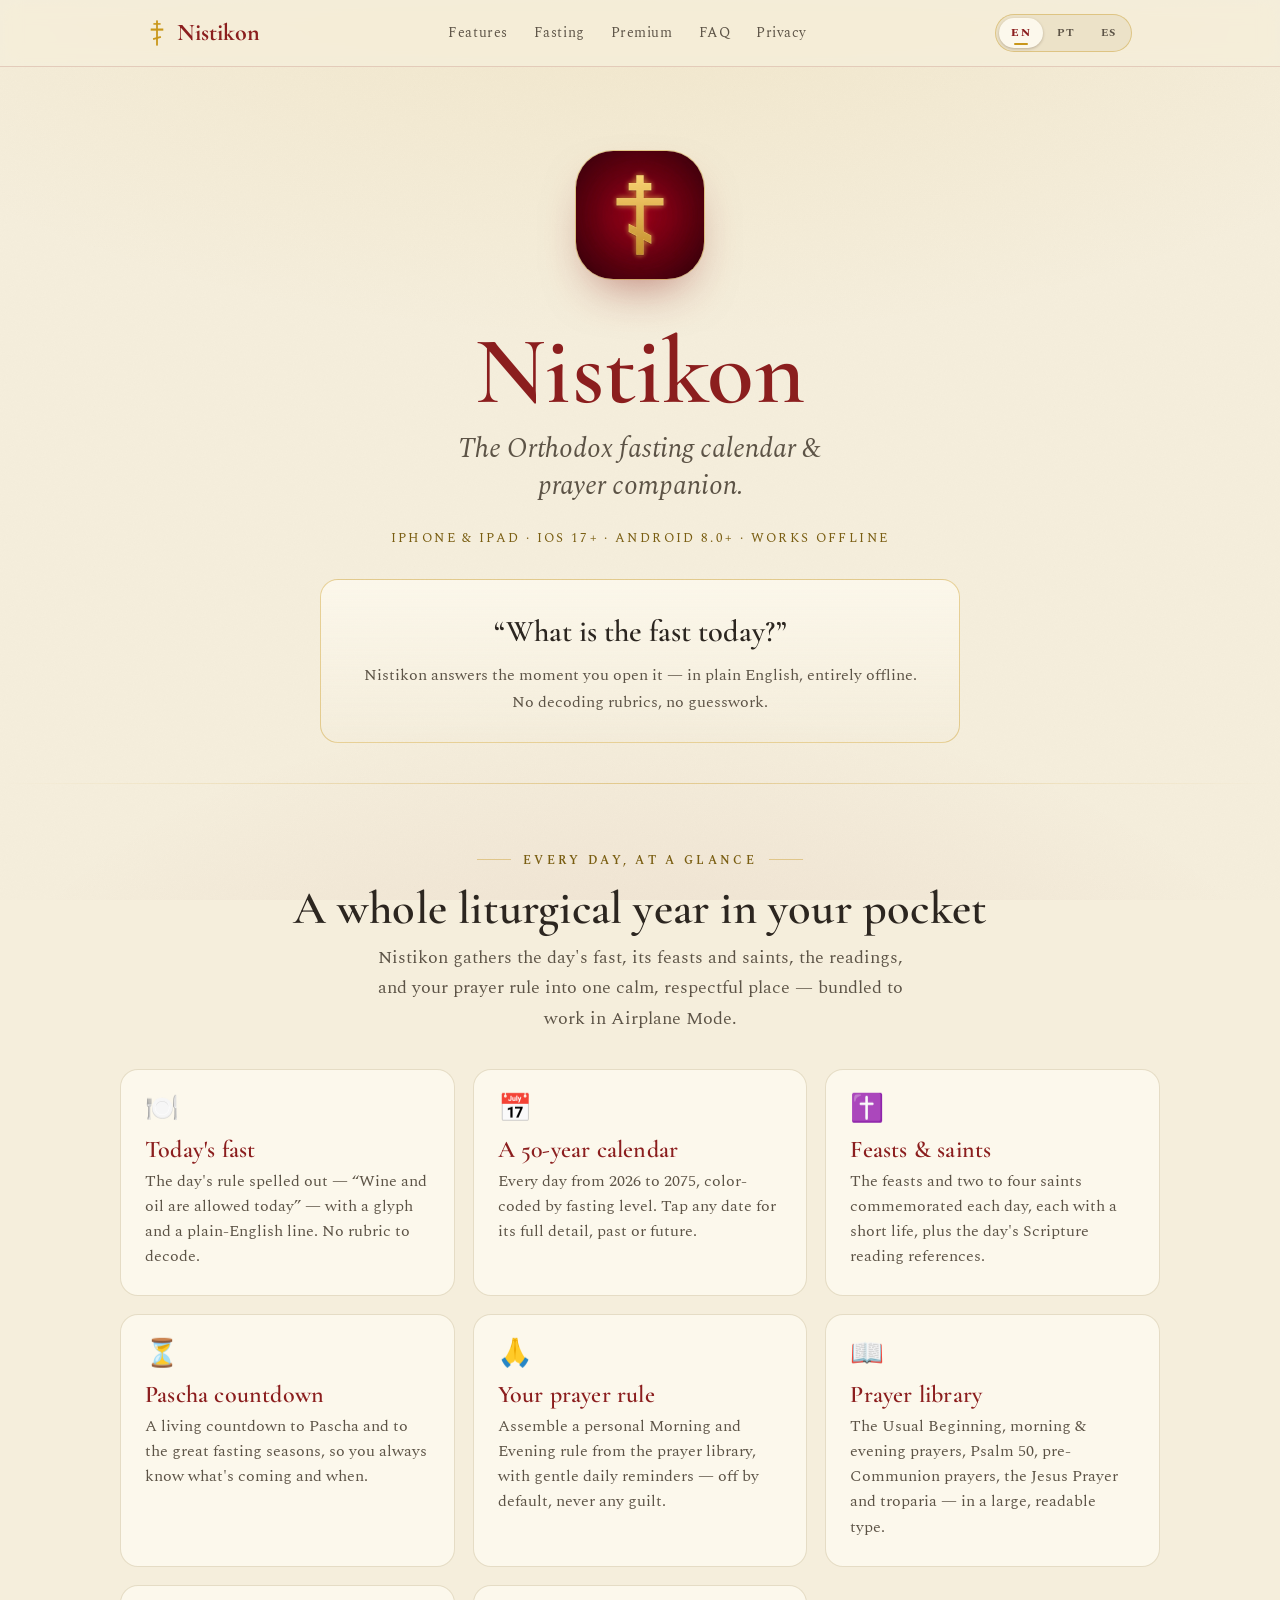
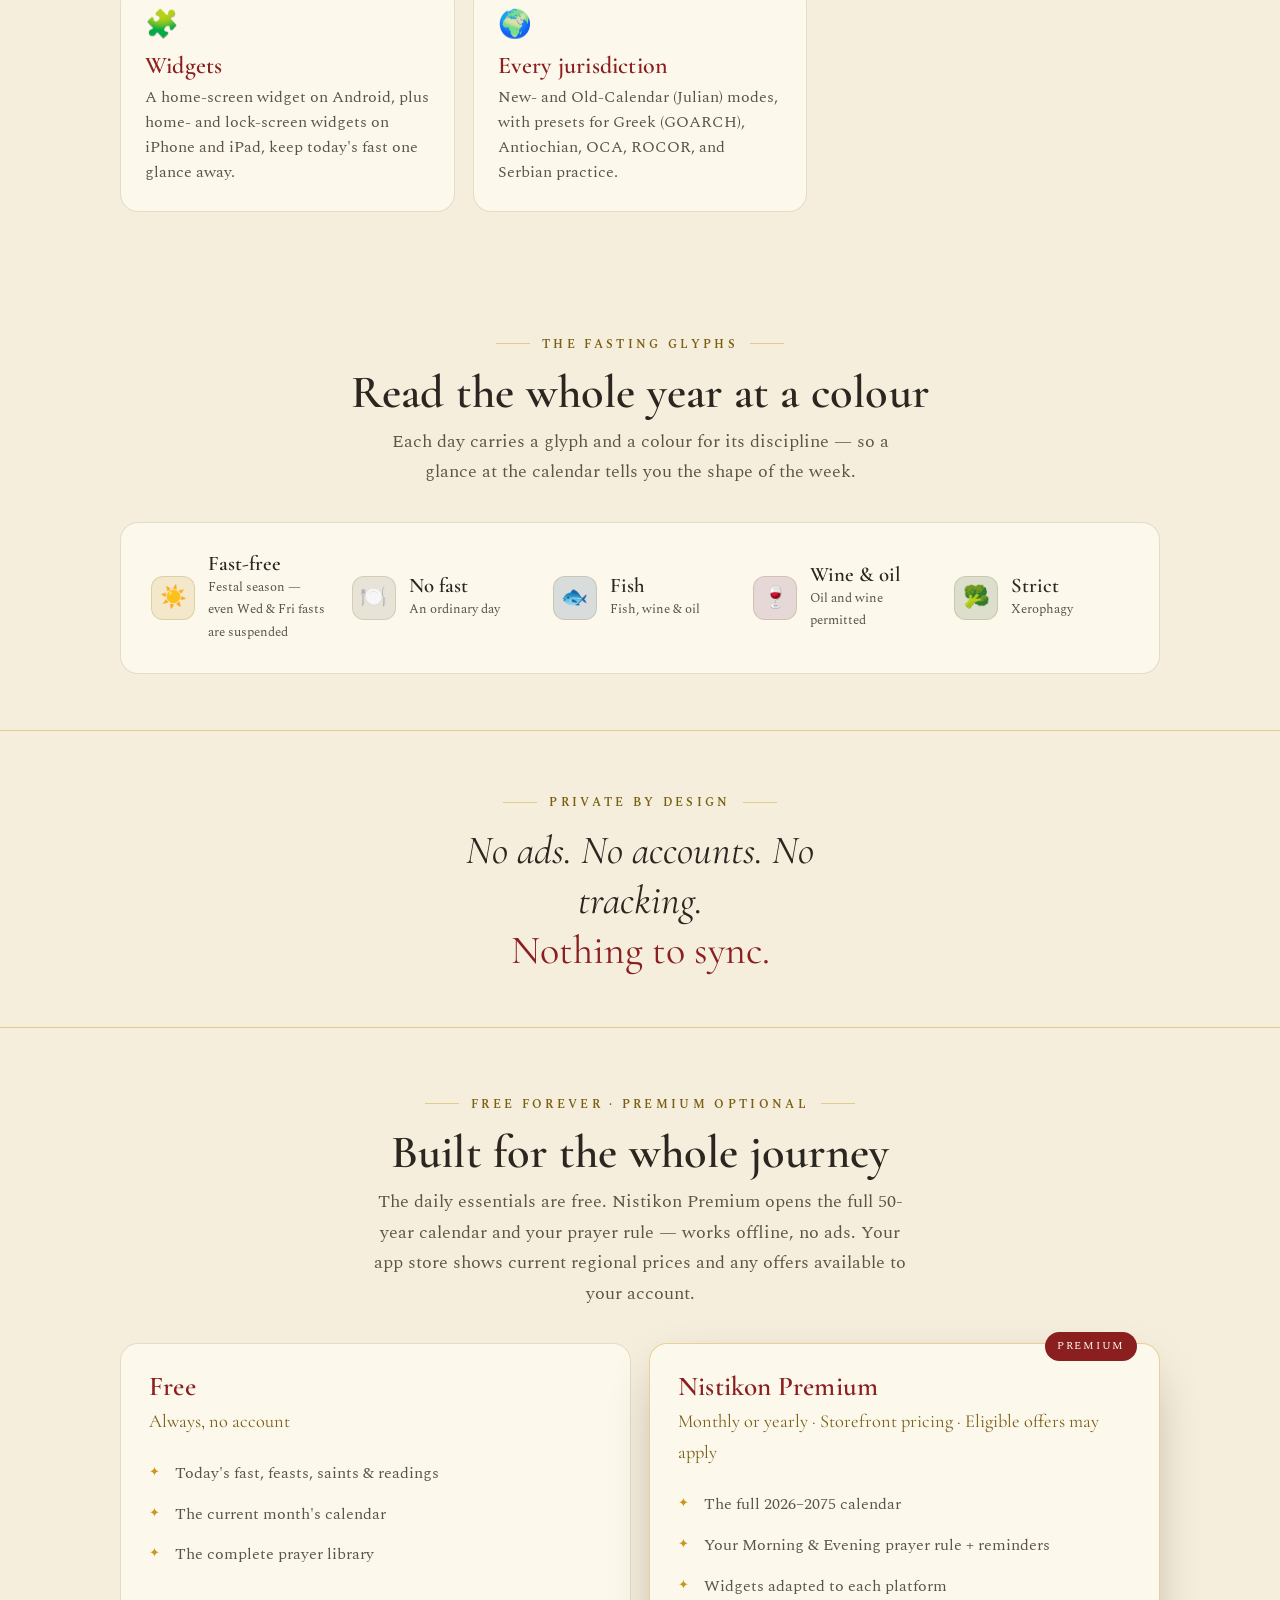
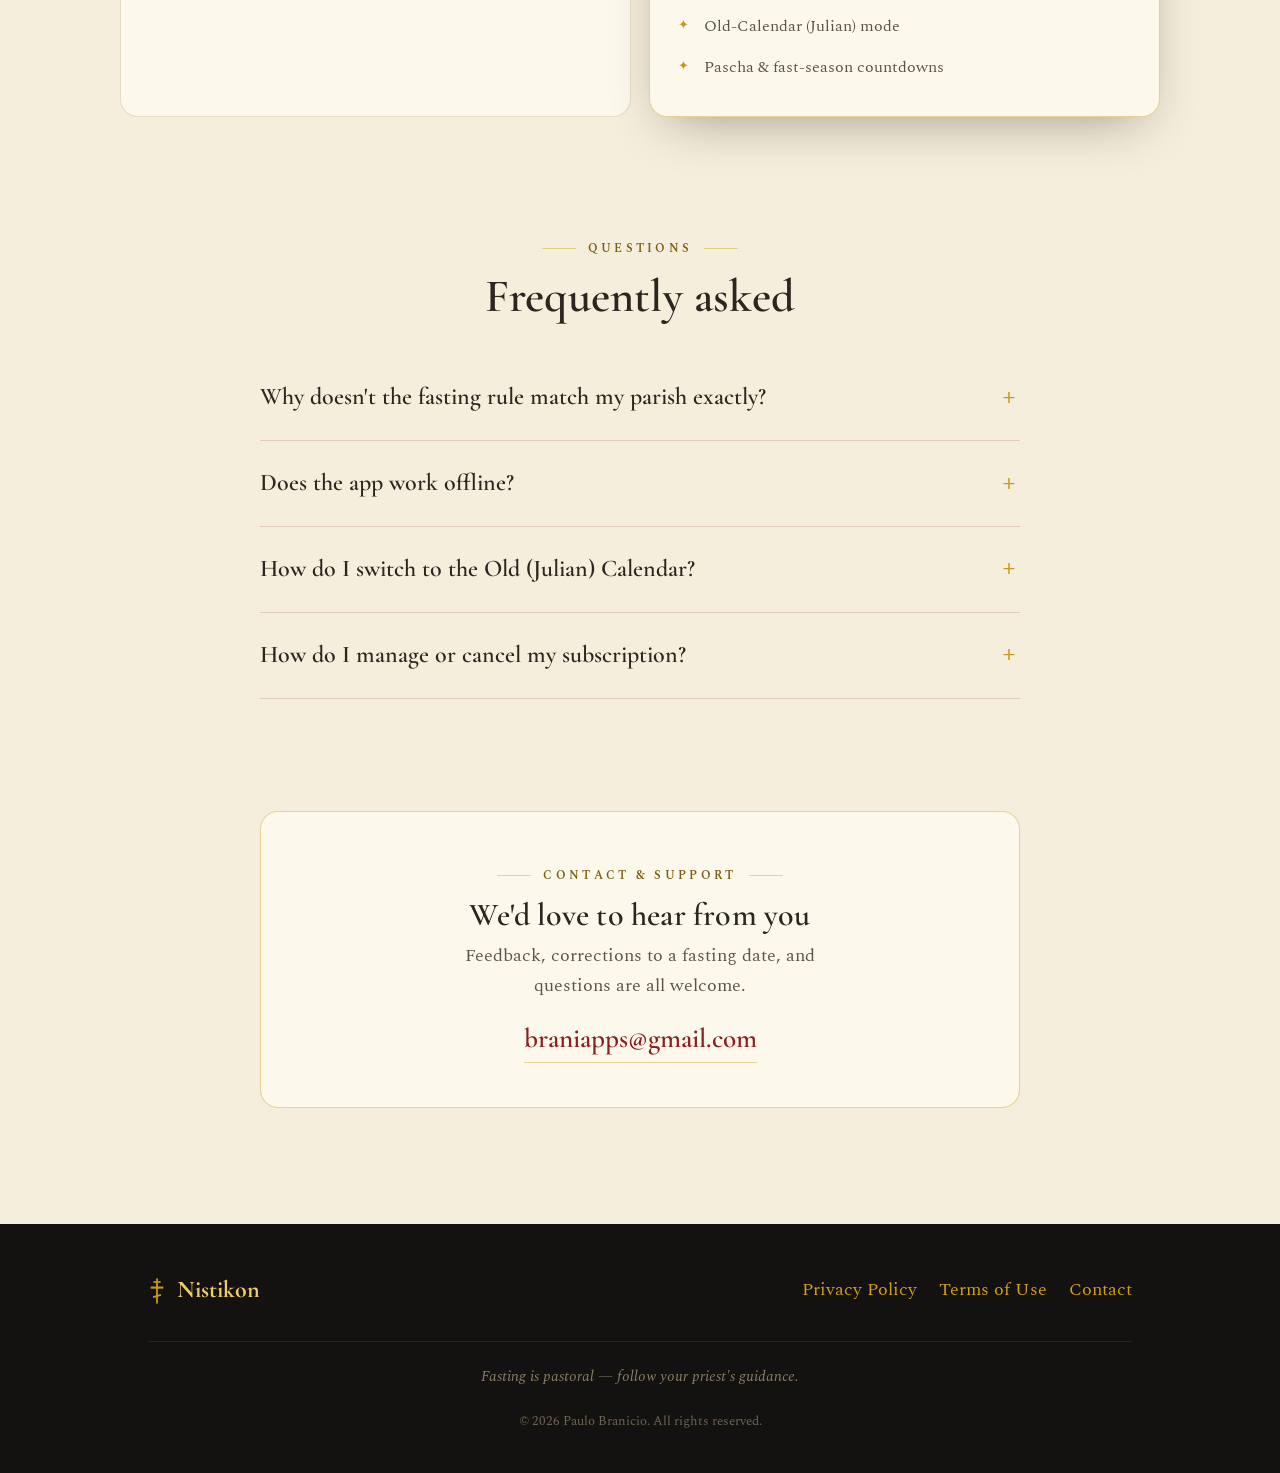
==== commit f487eb7d: "Support Nistikon on iOS and Android" ====
--- a/index.html
+++ b/index.html
@@ -42,7 +42,7 @@
         <img class="icon" src="app-icon.png" alt="Nistikon app icon" data-rise style="animation-delay:.05s">
         <h1 data-rise style="animation-delay:.12s">Nistikon</h1>
         <p class="tagline" data-rise style="animation-delay:.2s">The Orthodox fasting calendar &amp; prayer companion.</p>
-        <p class="meta" data-rise style="animation-delay:.28s">iPhone &amp; iPad · iOS 17+ · Works offline</p>
+        <p class="meta" data-rise style="animation-delay:.28s">iPhone &amp; iPad · iOS 17+ · Android 8.0+ · Works offline</p>
 
         <div class="hook" data-rise style="animation-delay:.36s">
           <div class="q">“What is the fast today?”</div>
@@ -53,7 +53,7 @@
         <img class="icon" src="app-icon.png" alt="Ícone do aplicativo Nistikon" data-rise style="animation-delay:.05s">
         <h1 data-rise style="animation-delay:.12s">Nistikon</h1>
         <p class="tagline" data-rise style="animation-delay:.2s">O calendário de jejum ortodoxo e companheiro de oração.</p>
-        <p class="meta" data-rise style="animation-delay:.28s">iPhone e iPad · iOS 17+ · Funciona offline</p>
+        <p class="meta" data-rise style="animation-delay:.28s">iPhone e iPad · iOS 17+ · Android 8.0+ · Funciona offline</p>
 
         <div class="hook" data-rise style="animation-delay:.36s">
           <div class="q">“Qual é o jejum de hoje?”</div>
@@ -64,7 +64,7 @@
         <img class="icon" src="app-icon.png" alt="Ícono de la aplicación Nistikon" data-rise style="animation-delay:.05s">
         <h1 data-rise style="animation-delay:.12s">Nistikon</h1>
         <p class="tagline" data-rise style="animation-delay:.2s">El calendario ortodoxo de ayuno y compañero de oración.</p>
-        <p class="meta" data-rise style="animation-delay:.28s">iPhone y iPad · iOS 17+ · Funciona sin conexión</p>
+        <p class="meta" data-rise style="animation-delay:.28s">iPhone y iPad · iOS 17+ · Android 8.0+ · Funciona sin conexión</p>
 
         <div class="hook" data-rise style="animation-delay:.36s">
           <div class="q">«¿Cuál es el ayuno de hoy?»</div>
@@ -90,7 +90,7 @@
           <div class="feature"><div class="ico">⏳</div><h3>Pascha countdown</h3><p>A living countdown to Pascha and to the great fasting seasons, so you always know what's coming and when.</p></div>
           <div class="feature"><div class="ico">🙏</div><h3>Your prayer rule</h3><p>Assemble a personal Morning and Evening rule from the prayer library, with gentle daily reminders — off by default, never any guilt.</p></div>
           <div class="feature"><div class="ico">📖</div><h3>Prayer library</h3><p>The Usual Beginning, morning &amp; evening prayers, Psalm 50, pre-Communion prayers, the Jesus Prayer and troparia — in a large, readable type.</p></div>
-          <div class="feature"><div class="ico">🧩</div><h3>Widgets</h3><p>Home-screen and lock-screen widgets keep today's fast one glance away — no need to even open the app.</p></div>
+          <div class="feature"><div class="ico">🧩</div><h3>Widgets</h3><p>A home-screen widget on Android, plus home- and lock-screen widgets on iPhone and iPad, keep today's fast one glance away.</p></div>
           <div class="feature"><div class="ico">🌍</div><h3>Every jurisdiction</h3><p>New- and Old-Calendar (Julian) modes, with presets for Greek (GOARCH), Antiochian, OCA, ROCOR, and Serbian practice.</p></div>
         </div>
       </div>
@@ -108,7 +108,7 @@
           <div class="feature"><div class="ico">⏳</div><h3>Contagem para a Páscoa</h3><p>Uma contagem regressiva viva até a Páscoa (Pascha) e os grandes tempos de jejum, para você sempre saber o que vem e quando.</p></div>
           <div class="feature"><div class="ico">🙏</div><h3>Sua regra de oração</h3><p>Monte uma regra pessoal de Manhã e Noite a partir da biblioteca de orações, com lembretes diários suaves — desativados por padrão, nunca com culpa.</p></div>
           <div class="feature"><div class="ico">📖</div><h3>Biblioteca de orações</h3><p>O Início Habitual, orações da manhã e da noite, o Salmo 50, orações antes da Comunhão, a Oração de Jesus e tropários — em letras grandes e legíveis.</p></div>
-          <div class="feature"><div class="ico">🧩</div><h3>Widgets</h3><p>Widgets de tela de início e tela bloqueada mantêm o jejum de hoje a um olhar de distância — sem nem precisar abrir o aplicativo.</p></div>
+          <div class="feature"><div class="ico">🧩</div><h3>Widgets</h3><p>Um widget de tela de início no Android, além de widgets de tela de início e bloqueada no iPhone e iPad, mantêm o jejum de hoje a um olhar de distância.</p></div>
           <div class="feature"><div class="ico">🌍</div><h3>Todas as jurisdições</h3><p>Modos de Calendário Novo e Antigo (juliano), com predefinições para as práticas grega (GOARCH), antioquina, OCA, ROCOR e sérvia.</p></div>
         </div>
       </div>
@@ -126,7 +126,7 @@
           <div class="feature"><div class="ico">⏳</div><h3>Cuenta regresiva a la Pascua</h3><p>Una cuenta regresiva viva hacia la Pascua (Pascha) y los grandes tiempos de ayuno, para que siempre sepas qué viene y cuándo.</p></div>
           <div class="feature"><div class="ico">🙏</div><h3>Tu regla de oración</h3><p>Arma una regla personal de Mañana y Noche desde la biblioteca de oraciones, con recordatorios diarios suaves — desactivados por defecto, nunca con culpa.</p></div>
           <div class="feature"><div class="ico">📖</div><h3>Biblioteca de oraciones</h3><p>El Inicio Habitual, oraciones de la mañana y de la noche, el Salmo 50, oraciones antes de la Comunión, la Oración de Jesús y troparios — en letra grande y legible.</p></div>
-          <div class="feature"><div class="ico">🧩</div><h3>Widgets</h3><p>Los widgets de pantalla de inicio y pantalla bloqueada mantienen el ayuno de hoy a un vistazo — sin siquiera abrir la aplicación.</p></div>
+          <div class="feature"><div class="ico">🧩</div><h3>Widgets</h3><p>Un widget de pantalla de inicio en Android, además de widgets de inicio y pantalla bloqueada en iPhone y iPad, mantienen el ayuno de hoy a un vistazo.</p></div>
           <div class="feature"><div class="ico">🌍</div><h3>Todas las jurisdicciones</h3><p>Modos de Calendario Nuevo y Antiguo (juliano), con preajustes para las prácticas griega (GOARCH), antioquena, OCA, ROCOR y serbia.</p></div>
         </div>
       </div>
@@ -199,7 +199,7 @@
         <div class="section-head center">
           <span class="kicker center">Free forever · Premium optional</span>
           <h2>Built for the whole journey</h2>
-          <p>The daily essentials are free. Nistikon Premium opens the full 50-year calendar and your prayer rule — one price, works offline, no ads.</p>
+          <p>The daily essentials are free. Nistikon Premium opens the full 50-year calendar and your prayer rule — works offline, no ads. Your app store shows current regional prices and any offers available to your account.</p>
         </div>
         <div class="tiers">
           <div class="tier">
@@ -214,11 +214,11 @@
           <div class="tier pro">
             <span class="badge">Premium</span>
             <h3>Nistikon Premium</h3>
-            <div class="price">$2.99 / month · $9.99 / year · 2-week free trial</div>
+            <div class="price">Monthly or yearly · Storefront pricing · Eligible offers may apply</div>
             <ul>
               <li>The full 2026–2075 calendar</li>
               <li>Your Morning &amp; Evening prayer rule + reminders</li>
-              <li>Home- &amp; lock-screen widgets</li>
+              <li>Widgets adapted to each platform</li>
               <li>Old-Calendar (Julian) mode</li>
               <li>Pascha &amp; fast-season countdowns</li>
             </ul>
@@ -229,7 +229,7 @@
         <div class="section-head center">
           <span class="kicker center">Grátis para sempre · Premium opcional</span>
           <h2>Feito para toda a caminhada</h2>
-          <p>O essencial diário é gratuito. O Nistikon Premium abre o calendário completo de 50 anos e a sua regra de oração — um só preço, funciona offline, sem anúncios.</p>
+          <p>O essencial diário é gratuito. O Nistikon Premium abre o calendário completo de 50 anos e a sua regra de oração — funciona offline, sem anúncios. Sua loja mostra os preços regionais atuais e as ofertas disponíveis para a sua conta.</p>
         </div>
         <div class="tiers">
           <div class="tier">
@@ -244,11 +244,11 @@
           <div class="tier pro">
             <span class="badge">Premium</span>
             <h3>Nistikon Premium</h3>
-            <div class="price">US$ 2,99 / mês · US$ 9,99 / ano · 2 semanas de teste grátis</div>
+            <div class="price">Mensal ou anual · Preço da loja · Ofertas para contas elegíveis</div>
             <ul>
               <li>O calendário completo de 2026–2075</li>
               <li>Sua regra de oração de Manhã e Noite + lembretes</li>
-              <li>Widgets de tela de início e tela bloqueada</li>
+              <li>Widgets adaptados a cada plataforma</li>
               <li>Modo de Calendário Antigo (juliano)</li>
               <li>Contagens regressivas para a Páscoa e os tempos de jejum</li>
             </ul>
@@ -259,7 +259,7 @@
         <div class="section-head center">
           <span class="kicker center">Gratis para siempre · Premium opcional</span>
           <h2>Hecho para todo el camino</h2>
-          <p>Lo esencial de cada día es gratuito. Nistikon Premium abre el calendario completo de 50 años y tu regla de oración — un solo precio, funciona sin conexión, sin anuncios.</p>
+          <p>Lo esencial de cada día es gratuito. Nistikon Premium abre el calendario completo de 50 años y tu regla de oración — funciona sin conexión, sin anuncios. Tu tienda muestra los precios regionales actuales y las ofertas disponibles para tu cuenta.</p>
         </div>
         <div class="tiers">
           <div class="tier">
@@ -274,11 +274,11 @@
           <div class="tier pro">
             <span class="badge">Premium</span>
             <h3>Nistikon Premium</h3>
-            <div class="price">2.99 USD / mes · 9.99 USD / año · 2 semanas de prueba gratis</div>
+            <div class="price">Mensual o anual · Precio de la tienda · Ofertas para cuentas elegibles</div>
             <ul>
               <li>El calendario completo de 2026–2075</li>
               <li>Tu regla de oración de Mañana y Noche + recordatorios</li>
-              <li>Widgets de pantalla de inicio y bloqueada</li>
+              <li>Widgets adaptados a cada plataforma</li>
               <li>Modo de Calendario Antiguo (juliano)</li>
               <li>Cuentas regresivas a la Pascua y a los tiempos de ayuno</li>
             </ul>
@@ -300,7 +300,7 @@
           </details>
           <details>
             <summary>Does the app work offline?</summary>
-            <p>Yes. The fasting calendar, saints, and prayers are bundled and work in Airplane Mode. Your Apple device may contact the App Store for purchases or restores, and links you choose to open use your browser.</p>
+            <p>Yes. The fasting calendar, saints, and prayers are bundled and work in Airplane Mode. Your device may contact the App Store or Google Play for purchases or restores, and links you choose to open use your browser.</p>
           </details>
           <details>
             <summary>How do I switch to the Old (Julian) Calendar?</summary>
@@ -308,7 +308,7 @@
           </details>
           <details>
             <summary>How do I manage or cancel my subscription?</summary>
-            <p>Open your device's Settings, tap your name, then Subscriptions, and select Nistikon.</p>
+            <p>On iPhone or iPad, open Settings, tap your name, then Subscriptions. On Android, open Google Play, tap your profile, then Payments &amp; subscriptions › Subscriptions. Select Nistikon.</p>
           </details>
         </div>
       </div>
@@ -324,7 +324,7 @@
           </details>
           <details>
             <summary>O aplicativo funciona offline?</summary>
-            <p>Sim. O calendário de jejum, os santos e as orações vêm incluídos e funcionam no Modo Avião. Seu dispositivo Apple pode contatar a App Store para compras ou restaurações, e os links que você escolhe abrir usam o seu navegador.</p>
+            <p>Sim. O calendário de jejum, os santos e as orações vêm incluídos e funcionam no Modo Avião. Seu dispositivo pode contatar a App Store ou o Google Play para compras ou restaurações, e os links que você escolhe abrir usam o seu navegador.</p>
           </details>
           <details>
             <summary>Como mudo para o Calendário Antigo (juliano)?</summary>
@@ -332,7 +332,7 @@
           </details>
           <details>
             <summary>Como gerencio ou cancelo minha assinatura?</summary>
-            <p>Abra os Ajustes do seu dispositivo, toque no seu nome, depois em Assinaturas, e selecione Nistikon.</p>
+            <p>No iPhone ou iPad, abra Ajustes, toque no seu nome e depois em Assinaturas. No Android, abra o Google Play, toque no seu perfil e depois em Pagamentos e assinaturas › Assinaturas. Selecione Nistikon.</p>
           </details>
         </div>
       </div>
@@ -348,7 +348,7 @@
           </details>
           <details>
             <summary>¿Funciona la aplicación sin conexión?</summary>
-            <p>Sí. El calendario de ayuno, los santos y las oraciones vienen incluidos y funcionan en Modo Avión. Tu dispositivo Apple puede contactar con App Store para compras o restauraciones, y los enlaces que decides abrir usan tu navegador.</p>
+            <p>Sí. El calendario de ayuno, los santos y las oraciones vienen incluidos y funcionan en Modo Avión. Tu dispositivo puede contactar con App Store o Google Play para compras o restauraciones, y los enlaces que decides abrir usan tu navegador.</p>
           </details>
           <details>
             <summary>¿Cómo cambio al Calendario Antiguo (juliano)?</summary>
@@ -356,7 +356,7 @@
           </details>
           <details>
             <summary>¿Cómo gestiono o cancelo mi suscripción?</summary>
-            <p>Abre la Configuración de tu dispositivo, toca tu nombre, luego Suscripciones, y selecciona Nistikon.</p>
+            <p>En iPhone o iPad, abre Configuración, toca tu nombre y luego Suscripciones. En Android, abre Google Play, toca tu perfil y luego Pagos y suscripciones › Suscripciones. Selecciona Nistikon.</p>
           </details>
         </div>
       </div>
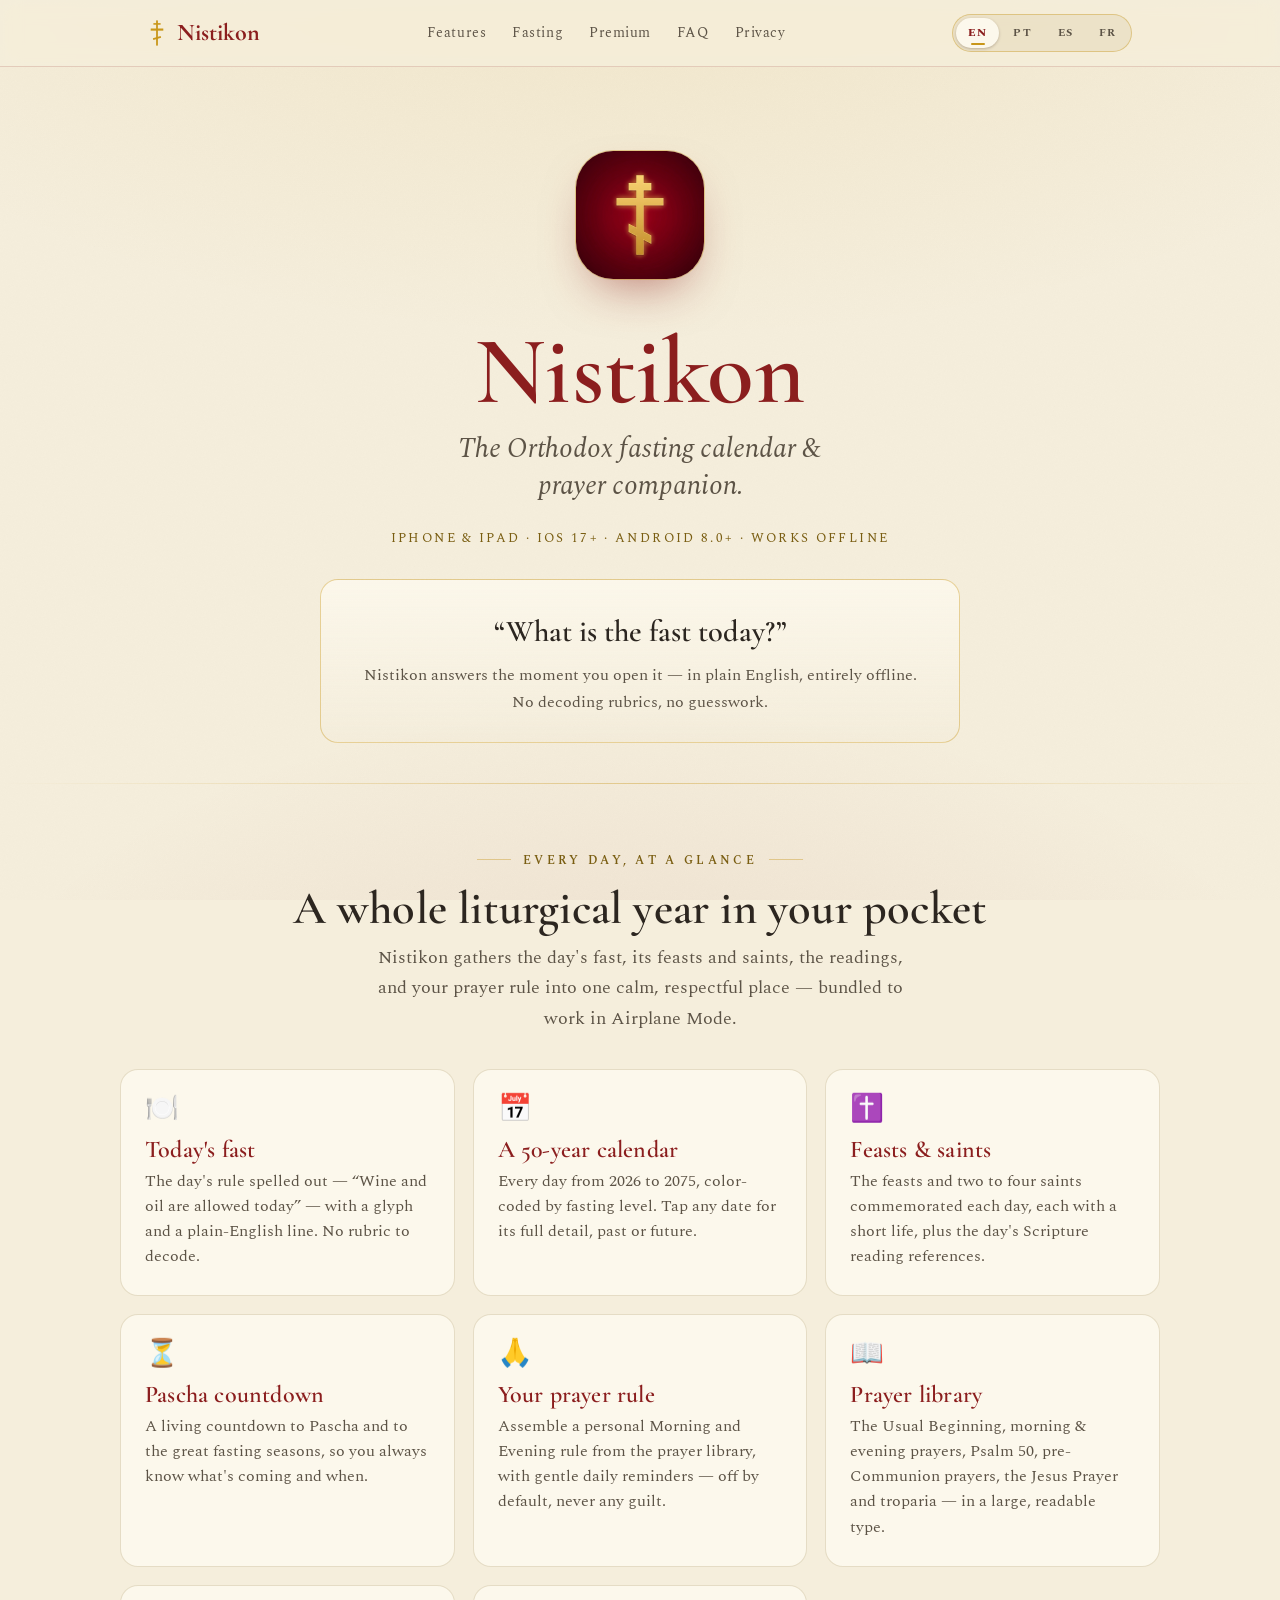
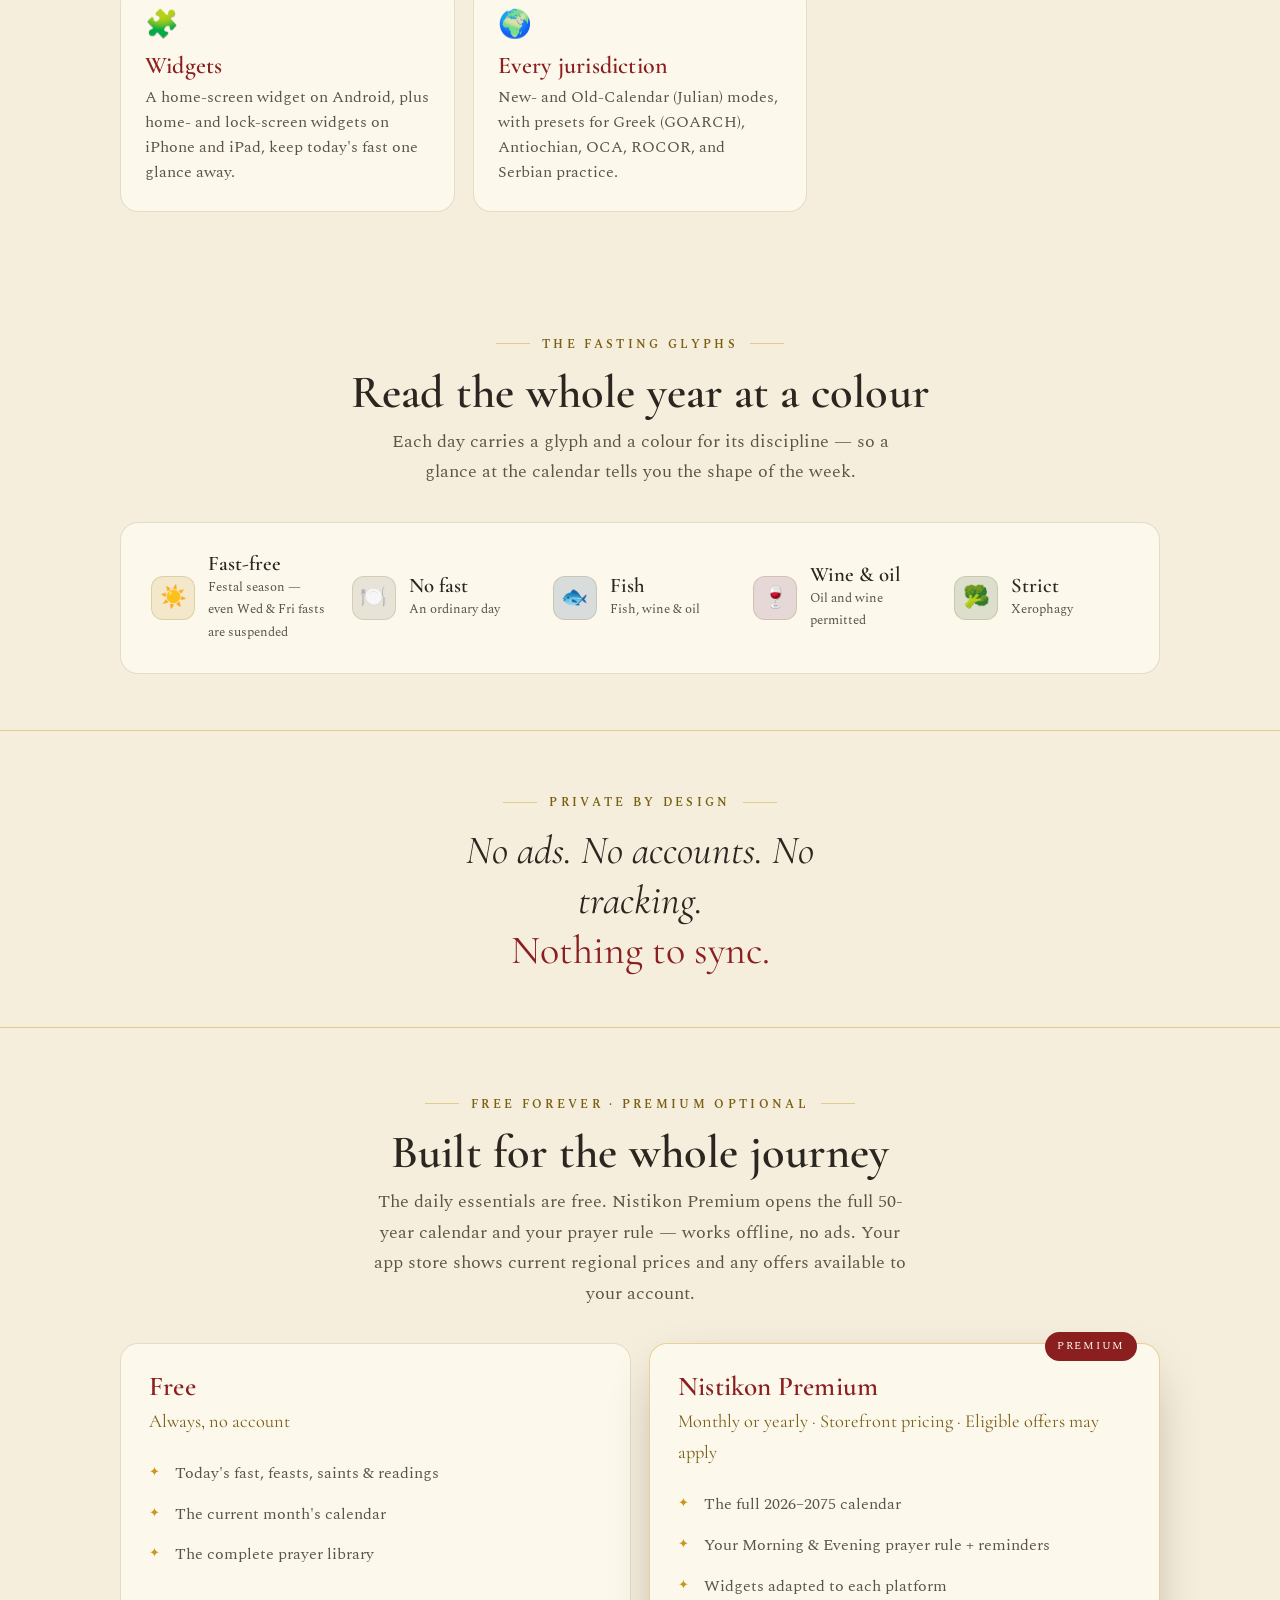
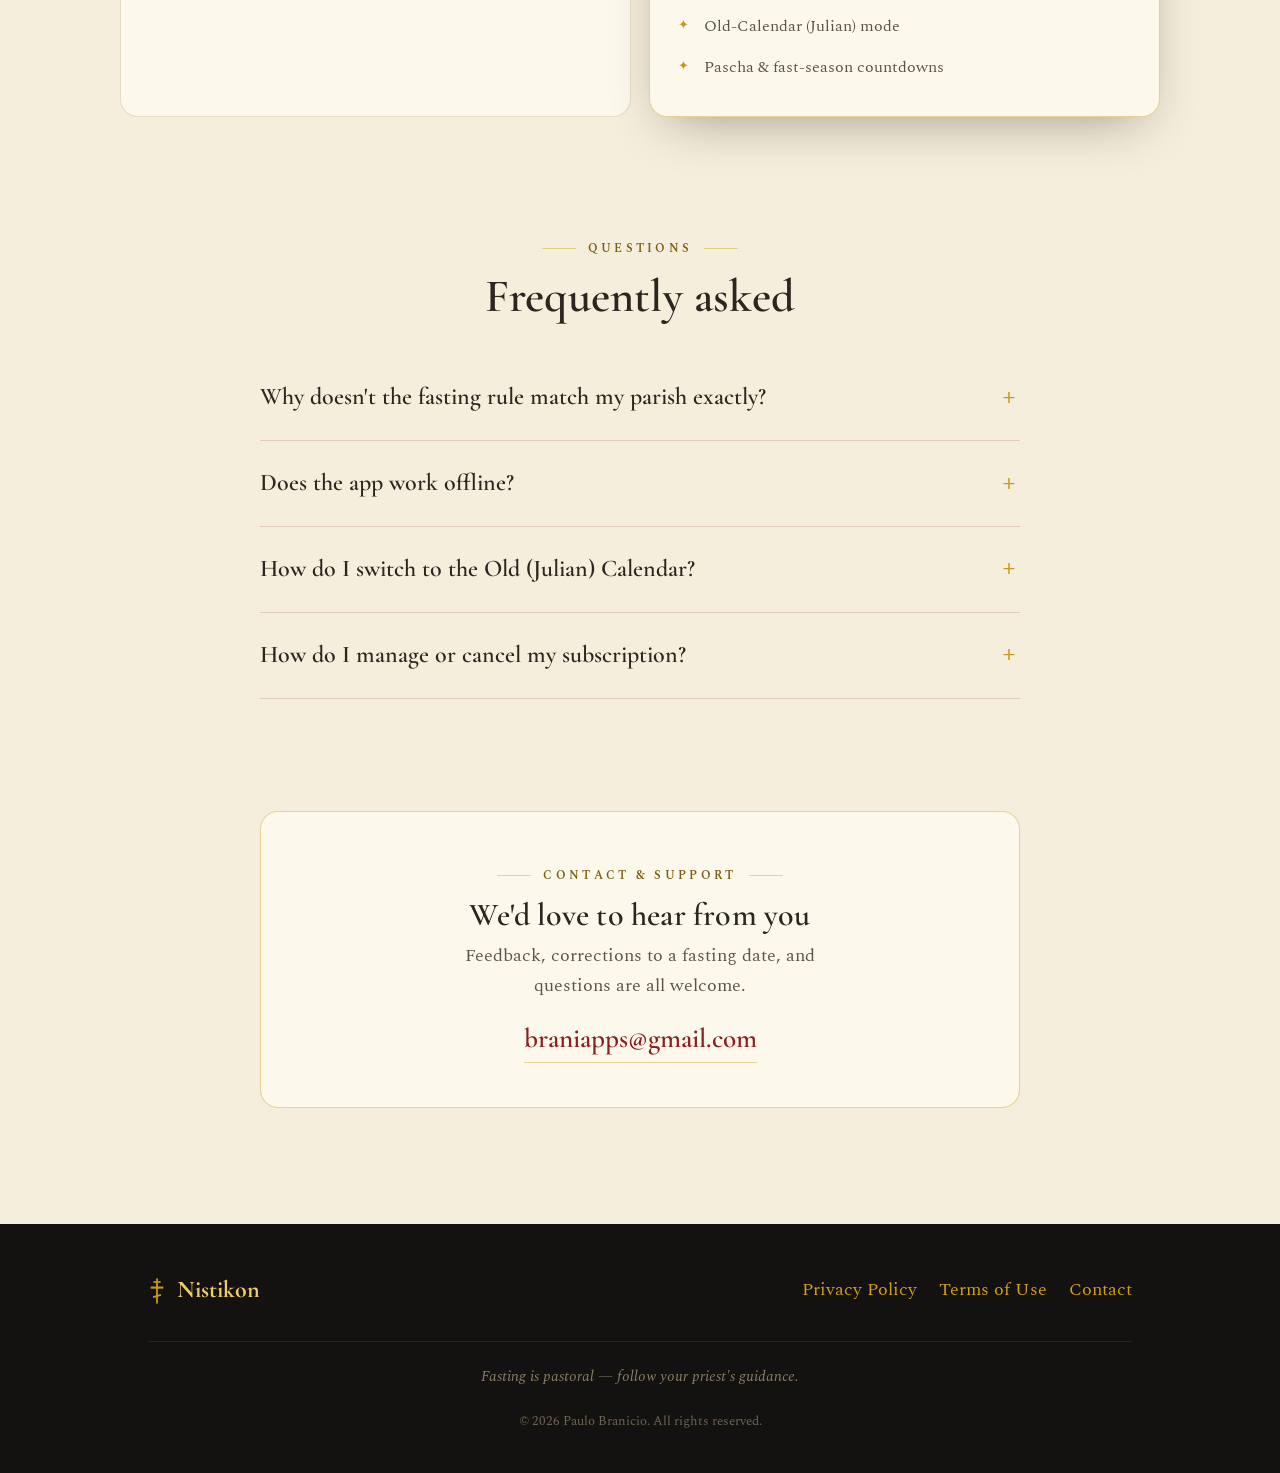
==== commit 7fc6cdda: "Add French to the support site, privacy policy, and terms Each page gains a full French section (fr," ====
--- a/index.html
+++ b/index.html
@@ -4,7 +4,7 @@
   <meta charset="UTF-8">
   <meta name="viewport" content="width=device-width, initial-scale=1.0">
   <title>Nistikon — Orthodox Calendar &amp; Prayer Rule</title>
-  <meta name="description" content="Nistikon is the daily companion for Orthodox Christians: today's fast in plain English, a 50-year calendar, feasts &amp; saints, a Pascha countdown, and your own prayer rule — offline, no ads, no tracking. Também em português. También en español.">
+  <meta name="description" content="Nistikon is the daily companion for Orthodox Christians: today's fast in plain English, a 50-year calendar, feasts &amp; saints, a Pascha countdown, and your own prayer rule — offline, no ads, no tracking. Também em português. También en español. Aussi en français.">
   <link rel="icon" href="app-icon.png">
   <link rel="preconnect" href="https://fonts.googleapis.com">
   <link rel="preconnect" href="https://fonts.gstatic.com" crossorigin>
@@ -20,17 +20,18 @@
         Nistikon
       </a>
       <nav class="nav-links">
-        <a href="#features" data-i18n-en="Features" data-i18n-pt="Recursos" data-i18n-es="Funciones">Features</a>
-        <a href="#fasting" data-i18n-en="Fasting" data-i18n-pt="Jejum" data-i18n-es="Ayuno">Fasting</a>
+        <a href="#features" data-i18n-en="Features" data-i18n-pt="Recursos" data-i18n-es="Funciones" data-i18n-fr="Fonctionnalités">Features</a>
+        <a href="#fasting" data-i18n-en="Fasting" data-i18n-pt="Jejum" data-i18n-es="Ayuno" data-i18n-fr="Jeûne">Fasting</a>
         <a href="#premium">Premium</a>
         <a href="#faq">FAQ</a>
-        <a href="privacy.html" data-i18n-en="Privacy" data-i18n-pt="Privacidade" data-i18n-es="Privacidad">Privacy</a>
+        <a href="privacy.html" data-i18n-en="Privacy" data-i18n-pt="Privacidade" data-i18n-es="Privacidad" data-i18n-fr="Confidentialité">Privacy</a>
       </nav>
       <div class="nav-right">
         <div class="langtabs" role="tablist" aria-label="Language">
           <button role="tab" data-lang-target="en" aria-label="English">EN</button>
           <button role="tab" data-lang-target="pt" aria-label="Português">PT</button>
           <button role="tab" data-lang-target="es" aria-label="Español">ES</button>
+          <button role="tab" data-lang-target="fr" aria-label="Français">FR</button>
         </div>
       </div>
     </div>
@@ -69,6 +70,17 @@
         <div class="hook" data-rise style="animation-delay:.36s">
           <div class="q">«¿Cuál es el ayuno de hoy?»</div>
           <div class="a">Nistikon responde en el momento en que la abres — en lenguaje claro y completamente sin conexión. Sin descifrar rúbricas, sin adivinanzas.</div>
+        </div>
+      </div>
+      <div data-lang="fr" lang="fr">
+        <img class="icon" src="app-icon.png" alt="Icône de l’application Nistikon" data-rise style="animation-delay:.05s">
+        <h1 data-rise style="animation-delay:.12s">Nistikon</h1>
+        <p class="tagline" data-rise style="animation-delay:.2s">Le calendrier des jeûnes orthodoxes et votre compagnon de prière.</p>
+        <p class="meta" data-rise style="animation-delay:.28s">iPhone et iPad · iOS 17+ · Android 8.0+ · Fonctionne hors ligne</p>
+
+        <div class="hook" data-rise style="animation-delay:.36s">
+          <div class="q">« Quel est le jeûne aujourd’hui ? »</div>
+          <div class="a">Nistikon vous répond dès que vous l’ouvrez — en langage clair, entièrement hors ligne. Aucune rubrique à déchiffrer, aucune approximation.</div>
         </div>
       </div>
     </section>
@@ -130,6 +142,24 @@
           <div class="feature"><div class="ico">🌍</div><h3>Todas las jurisdicciones</h3><p>Modos de Calendario Nuevo y Antiguo (juliano), con preajustes para las prácticas griega (GOARCH), antioquena, OCA, ROCOR y serbia.</p></div>
         </div>
       </div>
+      <div data-lang="fr" lang="fr">
+        <div class="section-head center">
+          <span class="kicker center">Chaque jour, en un coup d’œil</span>
+          <h2>Toute une année liturgique dans votre poche</h2>
+          <p>Nistikon réunit le jeûne du jour, ses fêtes et ses saints, les lectures et votre règle de prière en un seul lieu, paisible et respectueux — le tout intégré à l’application pour fonctionner en mode Avion.</p>
+        </div>
+
+        <div class="grid">
+          <div class="feature"><div class="ico">🍽️</div><h3>Le jeûne du jour</h3><p>La règle du jour clairement énoncée — « Le vin et l’huile sont autorisés aujourd’hui » — avec un symbole et une phrase simple. Aucune rubrique à déchiffrer.</p></div>
+          <div class="feature"><div class="ico">📅</div><h3>Un calendrier sur 50 ans</h3><p>Chaque jour de 2026 à 2075, avec un code couleur selon le degré de jeûne. Touchez une date pour en voir le détail complet, qu’elle soit passée ou à venir.</p></div>
+          <div class="feature"><div class="ico">✝️</div><h3>Fêtes et saints</h3><p>Les fêtes et deux à quatre saints commémorés chaque jour, chacun avec une courte vie, ainsi que les références des lectures bibliques du jour.</p></div>
+          <div class="feature"><div class="ico">⏳</div><h3>Décompte avant Pâques</h3><p>Un décompte actualisé avant Pâques et les grandes périodes de jeûne, pour toujours savoir ce qui approche et quand.</p></div>
+          <div class="feature"><div class="ico">🙏</div><h3>Votre règle de prière</h3><p>Composez une règle personnelle du matin et du soir à partir de la bibliothèque de prières, avec de discrets rappels quotidiens — désactivés par défaut, et sans jamais culpabiliser.</p></div>
+          <div class="feature"><div class="ico">📖</div><h3>Bibliothèque de prières</h3><p>Les prières initiales, les prières du matin et du soir, le psaume 50, les prières avant la communion, la prière de Jésus et des tropaires — en grands caractères lisibles.</p></div>
+          <div class="feature"><div class="ico">🧩</div><h3>Widgets</h3><p>Un widget pour l’écran d’accueil sur Android, ainsi que des widgets pour l’écran d’accueil et l’écran verrouillé sur iPhone et iPad, affichent le jeûne du jour en un coup d’œil.</p></div>
+          <div class="feature"><div class="ico">🌍</div><h3>Toutes les juridictions</h3><p>Modes nouveau et ancien calendrier (julien), avec des préréglages pour les pratiques grecque (GOARCH), antiochienne, de l’OCA, de l’Église russe hors frontières (ROCOR) et serbe.</p></div>
+        </div>
+      </div>
     </section>
 
     <section class="block wrap" id="fasting">
@@ -175,6 +205,20 @@
           <div class="level"><div class="glyph g-strict">🥦</div><div><div class="name">Estricto</div><div class="desc">Xerofagia</div></div></div>
         </div>
       </div>
+      <div data-lang="fr" lang="fr">
+        <div class="section-head center">
+          <span class="kicker center">Les symboles du jeûne</span>
+          <h2>Toute l’année, d’une couleur à l’autre</h2>
+          <p>Chaque jour porte un symbole et une couleur selon sa discipline — un coup d’œil au calendrier vous montre l’allure de la semaine.</p>
+        </div>
+        <div class="levels">
+          <div class="level"><div class="glyph g-free">☀️</div><div><div class="name">Libre de jeûne</div><div class="desc">Période festive — même le jeûne du mercredi et du vendredi est levé</div></div></div>
+          <div class="level"><div class="glyph g-plain">🍽️</div><div><div class="name">Sans jeûne</div><div class="desc">Un jour ordinaire</div></div></div>
+          <div class="level"><div class="glyph g-fish">🐟</div><div><div class="name">Poisson</div><div class="desc">Poisson, vin et huile</div></div></div>
+          <div class="level"><div class="glyph g-wine">🍷</div><div><div class="name">Vin et huile</div><div class="desc">Huile et vin autorisés</div></div></div>
+          <div class="level"><div class="glyph g-strict">🥦</div><div><div class="name">Strict</div><div class="desc">Xérophagie</div></div></div>
+        </div>
+      </div>
     </section>
 
     <section class="vow">
@@ -191,6 +235,10 @@
           <span class="kicker center">Privado por diseño</span>
           <p>Sin anuncios. Sin cuentas. Sin rastreo.<br><span class="em">Nada que sincronizar.</span></p>
         </div>
+        <div data-lang="fr" lang="fr">
+          <span class="kicker center">Confidentiel par conception</span>
+          <p>Sans publicité. Sans compte. Sans suivi.<br><span class="em">Rien à synchroniser.</span></p>
+        </div>
       </div>
     </section>
 
@@ -285,6 +333,36 @@
           </div>
         </div>
       </div>
+      <div data-lang="fr" lang="fr">
+        <div class="section-head center">
+          <span class="kicker center">Gratuit pour toujours · Premium facultatif</span>
+          <h2>Pour vous accompagner tout au long du chemin</h2>
+          <p>L’essentiel du quotidien est gratuit. Nistikon Premium donne accès au calendrier complet sur 50 ans et à votre règle de prière — fonctionne hors ligne, sans publicité. Votre boutique d’applications affiche les prix régionaux en vigueur et les offres disponibles pour votre compte.</p>
+        </div>
+        <div class="tiers">
+          <div class="tier">
+            <h3>Gratuit</h3>
+            <div class="price">Toujours, sans compte</div>
+            <ul>
+              <li>Le jeûne, les fêtes, les saints et les lectures du jour</li>
+              <li>Le calendrier du mois en cours</li>
+              <li>La bibliothèque de prières complète</li>
+            </ul>
+          </div>
+          <div class="tier pro">
+            <span class="badge">Premium</span>
+            <h3>Nistikon Premium</h3>
+            <div class="price">Mensuel ou annuel · Prix de la boutique · Offres selon l’éligibilité du compte</div>
+            <ul>
+              <li>Le calendrier complet 2026–2075</li>
+              <li>Votre règle de prière du matin et du soir + rappels</li>
+              <li>Des widgets adaptés à chaque plateforme</li>
+              <li>Mode ancien calendrier (julien)</li>
+              <li>Décompte avant Pâques et les périodes de jeûne</li>
+            </ul>
+          </div>
+        </div>
+      </div>
     </section>
 
     <section class="block wrap narrow" id="faq">
@@ -352,11 +430,35 @@
           </details>
           <details>
             <summary>¿Cómo cambio al Calendario Antiguo (juliano)?</summary>
-            <p>En Configuración, elige una jurisdicción como ROCOR o serbia. El modo de Calendario Antiguo forma parte de Nistikon Premium.</p>
+            <p>En Ajustes, elige una jurisdicción como ROCOR o serbia. El modo de Calendario Antiguo forma parte de Nistikon Premium.</p>
           </details>
           <details>
             <summary>¿Cómo gestiono o cancelo mi suscripción?</summary>
             <p>En iPhone o iPad, abre Configuración, toca tu nombre y luego Suscripciones. En Android, abre Google Play, toca tu perfil y luego Pagos y suscripciones › Suscripciones. Selecciona Nistikon.</p>
+          </details>
+        </div>
+      </div>
+      <div data-lang="fr" lang="fr">
+        <div class="section-head center">
+          <span class="kicker center">Questions</span>
+          <h2>Questions fréquentes</h2>
+        </div>
+        <div class="faq">
+          <details>
+            <summary>Pourquoi la règle de jeûne ne correspond-elle pas exactement à celle de ma paroisse ?</summary>
+            <p>La pratique du jeûne varie selon la juridiction, la paroisse et le foyer. Nistikon suit une simplification largement publiée et la présente comme telle. Suivez toujours les conseils de votre propre prêtre.</p>
+          </details>
+          <details>
+            <summary>L’application fonctionne-t-elle hors ligne ?</summary>
+            <p>Oui. Le calendrier des jeûnes, les saints et les prières sont intégrés à l’application et fonctionnent en mode Avion. Votre appareil peut contacter l’App Store ou Google Play pour les achats ou les restaurations, et les liens que vous choisissez d’ouvrir s’affichent dans votre navigateur.</p>
+          </details>
+          <details>
+            <summary>Comment passer à l’ancien calendrier (julien) ?</summary>
+            <p>Dans les Réglages de Nistikon, choisissez une juridiction telle que « Église russe hors frontières / Ancien calendrier » ou « Serbe ». Le mode ancien calendrier fait partie de Nistikon Premium.</p>
+          </details>
+          <details>
+            <summary>Comment gérer ou résilier mon abonnement ?</summary>
+            <p>Sur iPhone ou iPad, ouvrez Réglages, touchez votre nom, puis Abonnements. Sur Android, ouvrez Google Play, touchez votre profil, puis Paiements et abonnements › Abonnements. Sélectionnez Nistikon.</p>
           </details>
         </div>
       </div>
@@ -387,6 +489,14 @@
           <a class="mail" href="mailto:braniapps@gmail.com">braniapps@gmail.com</a>
         </div>
       </div>
+      <div data-lang="fr" lang="fr">
+        <div class="contact-card">
+          <span class="kicker center">Contact et assistance</span>
+          <h2 style="font-size:2rem;margin-top:12px;">Nous serions ravis de vous lire</h2>
+          <p style="color:var(--ink-soft);max-width:44ch;margin:8px auto 0;">Vos commentaires, vos corrections de dates de jeûne et vos questions sont les bienvenus.</p>
+          <a class="mail" href="mailto:braniapps@gmail.com">braniapps@gmail.com</a>
+        </div>
+      </div>
     </section>
   </main>
 
@@ -397,11 +507,11 @@
         Nistikon
       </a>
       <nav class="foot-links">
-        <a href="privacy.html" data-i18n-en="Privacy Policy" data-i18n-pt="Política de Privacidade" data-i18n-es="Política de Privacidad">Privacy Policy</a>
-        <a href="terms.html" data-i18n-en="Terms of Use" data-i18n-pt="Termos de Uso" data-i18n-es="Términos de Uso">Terms of Use</a>
-        <a href="mailto:braniapps@gmail.com" data-i18n-en="Contact" data-i18n-pt="Contato" data-i18n-es="Contacto">Contact</a>
+        <a href="privacy.html" data-i18n-en="Privacy Policy" data-i18n-pt="Política de Privacidade" data-i18n-es="Política de Privacidad" data-i18n-fr="Politique de confidentialité">Privacy Policy</a>
+        <a href="terms.html" data-i18n-en="Terms of Use" data-i18n-pt="Termos de Uso" data-i18n-es="Términos de Uso" data-i18n-fr="Conditions d’utilisation">Terms of Use</a>
+        <a href="mailto:braniapps@gmail.com" data-i18n-en="Contact" data-i18n-pt="Contato" data-i18n-es="Contacto" data-i18n-fr="Contact">Contact</a>
       </nav>
-      <p class="priest" data-i18n-en="Fasting is pastoral — follow your priest's guidance." data-i18n-pt="O jejum é pastoral — siga a orientação do seu padre." data-i18n-es="El ayuno es pastoral — sigue la guía de tu sacerdote.">Fasting is pastoral — follow your priest's guidance.</p>
+      <p class="priest" data-i18n-en="Fasting is pastoral — follow your priest's guidance." data-i18n-pt="O jejum é pastoral — siga a orientação do seu padre." data-i18n-es="El ayuno es pastoral — sigue la guía de tu sacerdote." data-i18n-fr="Le jeûne relève de l’accompagnement pastoral — suivez les conseils de votre prêtre.">Fasting is pastoral — follow your priest's guidance.</p>
       <p class="cr">© 2026 Paulo Branicio. All rights reserved.</p>
     </div>
   </footer>
--- a/styles.css
+++ b/styles.css
@@ -328,7 +328,7 @@
 /* Language sections are hidden ONLY under the authorisation of data-js on
    <html>. If the script never runs, throws before that line, or fails during
    setup, that attribute is absent (or withdrawn) and all languages render
-   stacked. Showing three languages is a cosmetic failure; showing none would
+   stacked. Showing four languages is a cosmetic failure; showing none would
    be a legal-content outage. Never hide [data-lang] outside an
    html[data-js="on"] scope. */
 html[data-js="on"] [data-lang] { display: none; }
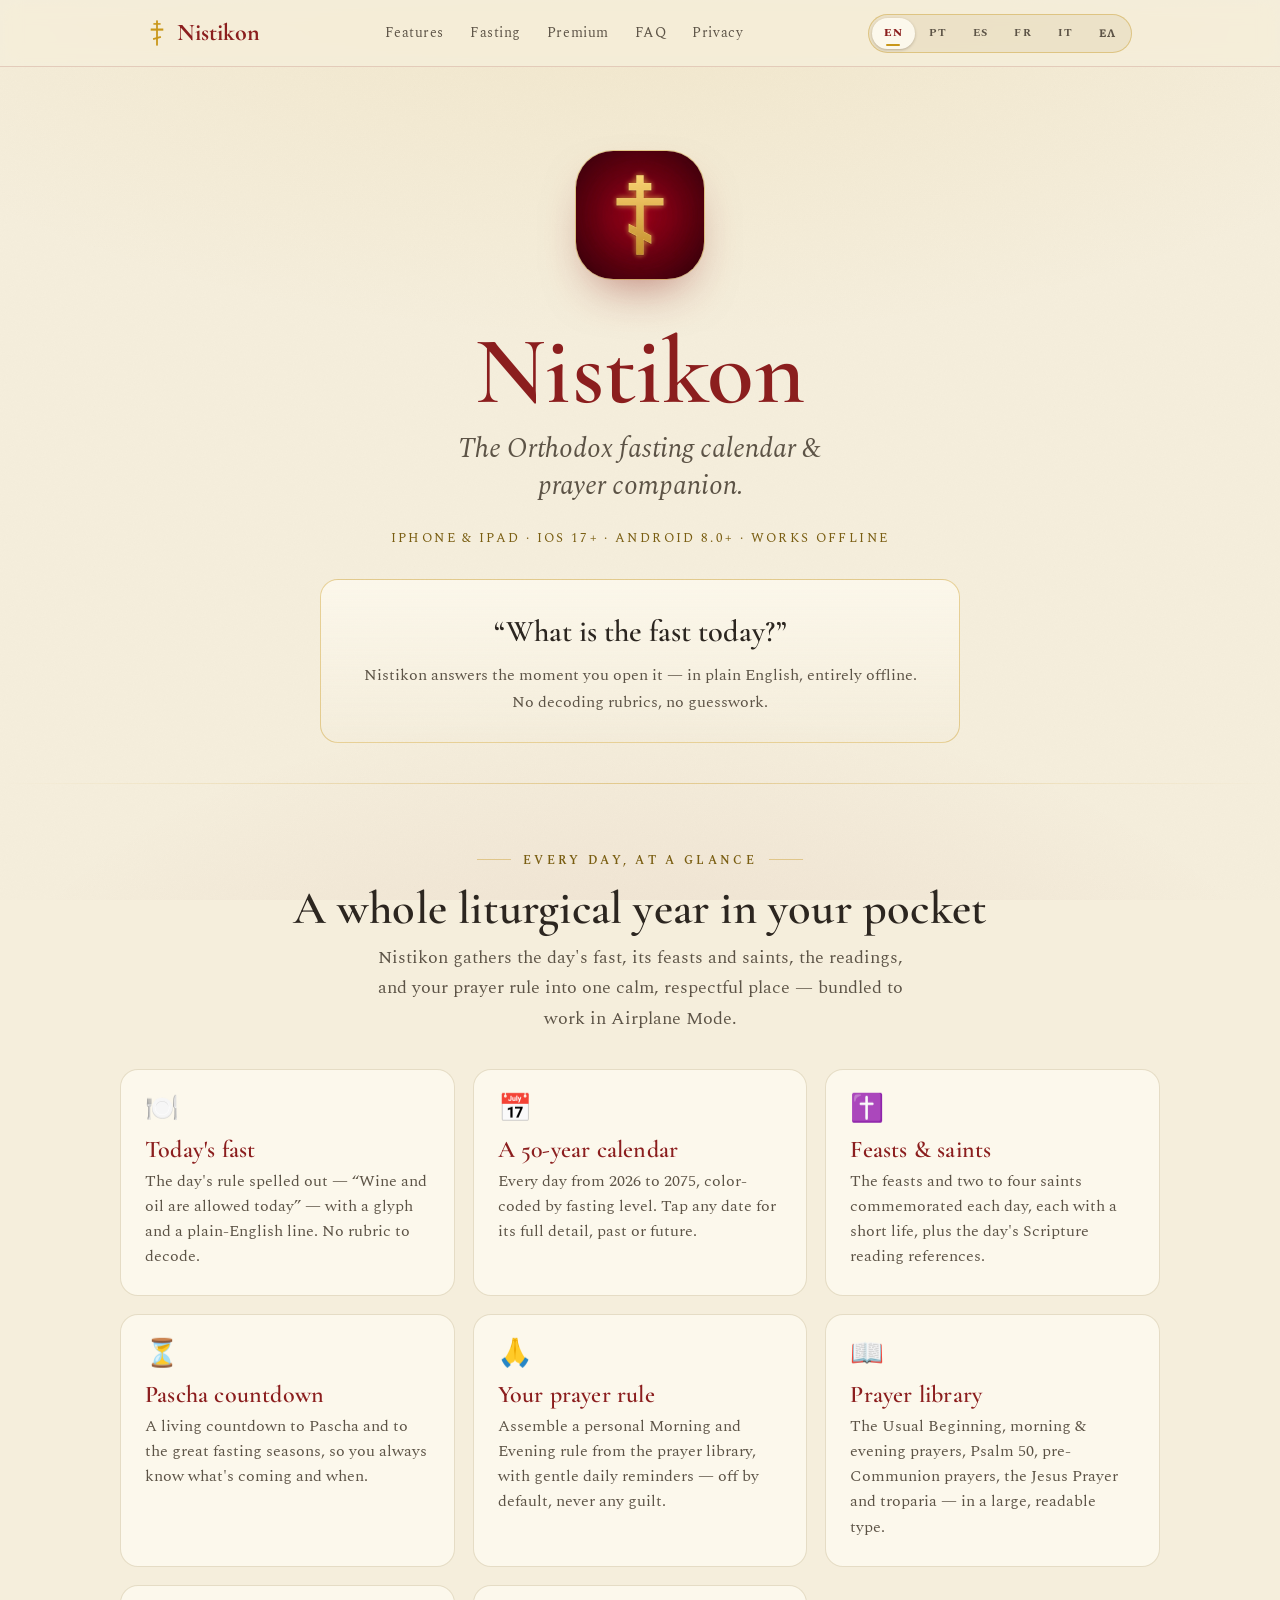
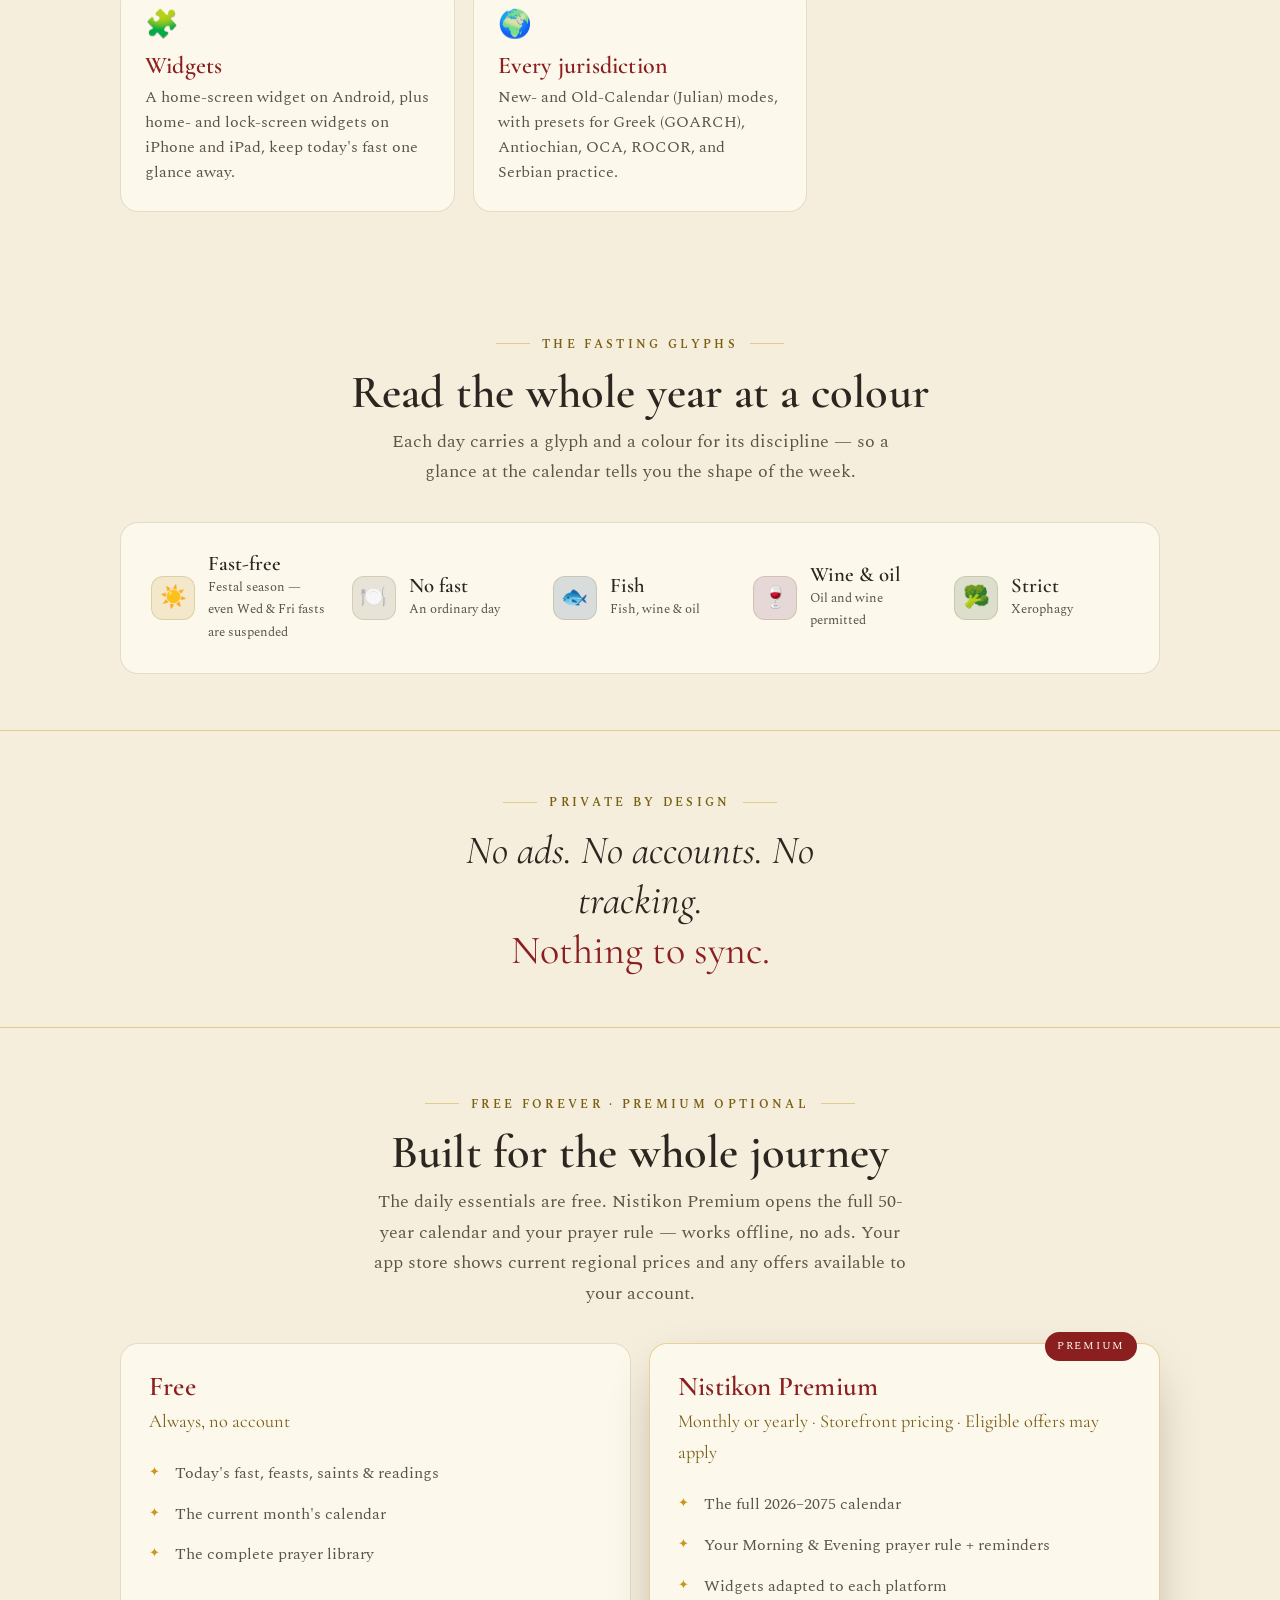
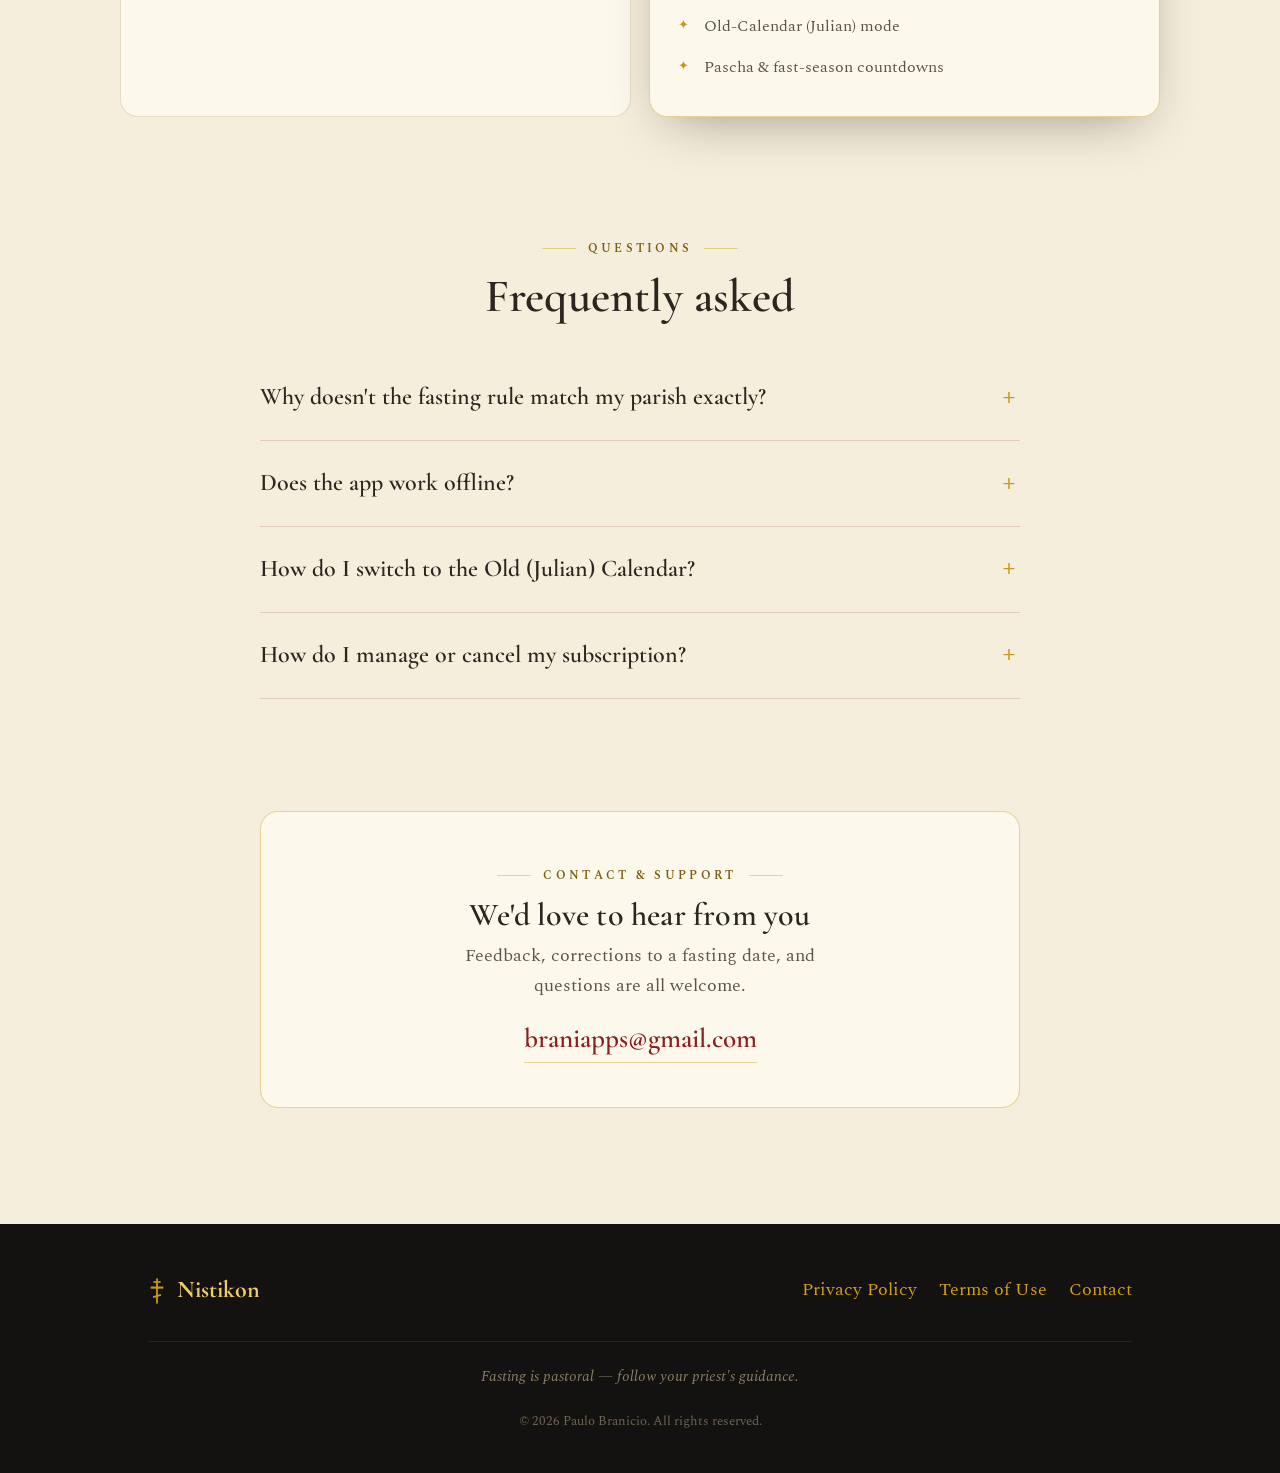
==== commit f37d3145: "Add Italian and Greek to the support site, privacy policy, and terms Every page gains full Italian (" ====
--- a/index.html
+++ b/index.html
@@ -4,11 +4,11 @@
   <meta charset="UTF-8">
   <meta name="viewport" content="width=device-width, initial-scale=1.0">
   <title>Nistikon — Orthodox Calendar &amp; Prayer Rule</title>
-  <meta name="description" content="Nistikon is the daily companion for Orthodox Christians: today's fast in plain English, a 50-year calendar, feasts &amp; saints, a Pascha countdown, and your own prayer rule — offline, no ads, no tracking. Também em português. También en español. Aussi en français.">
+  <meta name="description" content="Nistikon is the daily companion for Orthodox Christians: today's fast in plain English, a 50-year calendar, feasts &amp; saints, a Pascha countdown, and your own prayer rule — offline, no ads, no tracking. Também em português. También en español. Aussi en français. Anche in italiano. Και στα ελληνικά.">
   <link rel="icon" href="app-icon.png">
   <link rel="preconnect" href="https://fonts.googleapis.com">
   <link rel="preconnect" href="https://fonts.gstatic.com" crossorigin>
-  <link href="https://fonts.googleapis.com/css2?family=Cormorant+Garamond:ital,wght@0,500;0,600;0,700;1,500;1,600&family=Spectral:ital,wght@0,400;0,500;0,600;1,400&display=swap" rel="stylesheet">
+  <link href="https://fonts.googleapis.com/css2?family=Cormorant+Garamond:ital,wght@0,500;0,600;0,700;1,500;1,600&family=Spectral:ital,wght@0,400;0,500;0,600;1,400&family=EB+Garamond:ital,wght@0,500;0,600;0,700;1,500;1,600&family=Literata:ital,wght@0,400;0,500;0,600;1,400&display=swap" rel="stylesheet">
   <link rel="stylesheet" href="styles.css">
   <script src="site.js" defer></script>
 </head>
@@ -20,11 +20,11 @@
         Nistikon
       </a>
       <nav class="nav-links">
-        <a href="#features" data-i18n-en="Features" data-i18n-pt="Recursos" data-i18n-es="Funciones" data-i18n-fr="Fonctionnalités">Features</a>
-        <a href="#fasting" data-i18n-en="Fasting" data-i18n-pt="Jejum" data-i18n-es="Ayuno" data-i18n-fr="Jeûne">Fasting</a>
+        <a href="#features" data-i18n-en="Features" data-i18n-pt="Recursos" data-i18n-es="Funciones" data-i18n-fr="Fonctionnalités" data-i18n-it="Funzionalità" data-i18n-el="Δυνατότητες">Features</a>
+        <a href="#fasting" data-i18n-en="Fasting" data-i18n-pt="Jejum" data-i18n-es="Ayuno" data-i18n-fr="Jeûne" data-i18n-it="Digiuno" data-i18n-el="Νηστεία">Fasting</a>
         <a href="#premium">Premium</a>
         <a href="#faq">FAQ</a>
-        <a href="privacy.html" data-i18n-en="Privacy" data-i18n-pt="Privacidade" data-i18n-es="Privacidad" data-i18n-fr="Confidentialité">Privacy</a>
+        <a href="privacy.html" data-i18n-en="Privacy" data-i18n-pt="Privacidade" data-i18n-es="Privacidad" data-i18n-fr="Confidentialité" data-i18n-it="Privacy" data-i18n-el="Απόρρητο">Privacy</a>
       </nav>
       <div class="nav-right">
         <div class="langtabs" role="tablist" aria-label="Language">
@@ -32,6 +32,8 @@
           <button role="tab" data-lang-target="pt" aria-label="Português">PT</button>
           <button role="tab" data-lang-target="es" aria-label="Español">ES</button>
           <button role="tab" data-lang-target="fr" aria-label="Français">FR</button>
+          <button role="tab" data-lang-target="it" aria-label="Italiano">IT</button>
+          <button role="tab" data-lang-target="el" aria-label="Ελληνικά">ΕΛ</button>
         </div>
       </div>
     </div>
@@ -81,6 +83,28 @@
         <div class="hook" data-rise style="animation-delay:.36s">
           <div class="q">« Quel est le jeûne aujourd’hui ? »</div>
           <div class="a">Nistikon vous répond dès que vous l’ouvrez — en langage clair, entièrement hors ligne. Aucune rubrique à déchiffrer, aucune approximation.</div>
+        </div>
+      </div>
+      <div data-lang="it" lang="it">
+        <img class="icon" src="app-icon.png" alt="Icona dell’app Nistikon" data-rise style="animation-delay:.05s">
+        <h1 data-rise style="animation-delay:.12s">Nistikon</h1>
+        <p class="tagline" data-rise style="animation-delay:.2s">Il calendario dei digiuni ortodossi e il tuo compagno di preghiera.</p>
+        <p class="meta" data-rise style="animation-delay:.28s">iPhone e iPad · iOS 17+ · Android 8.0+ · Funziona offline</p>
+
+        <div class="hook" data-rise style="animation-delay:.36s">
+          <div class="q">«Qual è il digiuno di oggi?»</div>
+          <div class="a">Nistikon ti risponde appena apri l’app — in un linguaggio chiaro, completamente offline. Nessuna rubrica da decifrare, nessuna congettura.</div>
+        </div>
+      </div>
+      <div data-lang="el" lang="el">
+        <img class="icon" src="app-icon.png" alt="Εικονίδιο της εφαρμογής Nistikon" data-rise style="animation-delay:.05s">
+        <h1 data-rise style="animation-delay:.12s">Nistikon</h1>
+        <p class="tagline" data-rise style="animation-delay:.2s">Το ορθόδοξο ημερολόγιο νηστειών και ο συνοδοιπόρος σας στην προσευχή.</p>
+        <p class="meta" data-rise style="animation-delay:.28s">iPhone και iPad · iOS 17+ · Android 8.0+ · Λειτουργεί χωρίς σύνδεση</p>
+
+        <div class="hook" data-rise style="animation-delay:.36s">
+          <div class="q">«Τι νηστεία έχουμε σήμερα;»</div>
+          <div class="a">Το Nistikon σάς απαντά μόλις το ανοίξετε — με απλά λόγια, εντελώς χωρίς σύνδεση. Δεν χρειάζεται να αποκρυπτογραφήσετε το Τυπικό ούτε να μαντέψετε.</div>
         </div>
       </div>
     </section>
@@ -160,6 +184,42 @@
           <div class="feature"><div class="ico">🌍</div><h3>Toutes les juridictions</h3><p>Modes nouveau et ancien calendrier (julien), avec des préréglages pour les pratiques grecque (GOARCH), antiochienne, de l’OCA, de l’Église russe hors frontières (ROCOR) et serbe.</p></div>
         </div>
       </div>
+      <div data-lang="it" lang="it">
+        <div class="section-head center">
+          <span class="kicker center">Ogni giorno, a colpo d’occhio</span>
+          <h2>Un intero anno liturgico in tasca</h2>
+          <p>Nistikon riunisce il digiuno del giorno, le sue feste e i suoi santi, le letture e la tua regola di preghiera in un unico luogo, sereno e rispettoso — tutto incluso nell’app per funzionare in modalità aereo.</p>
+        </div>
+
+        <div class="grid">
+          <div class="feature"><div class="ico">🍽️</div><h3>Il digiuno di oggi</h3><p>La regola del giorno spiegata per esteso — «Oggi sono consentiti vino e olio» — con un simbolo e una frase chiara. Nessuna rubrica da decifrare.</p></div>
+          <div class="feature"><div class="ico">📅</div><h3>Un calendario su 50 anni</h3><p>Ogni giorno dal 2026 al 2075, con un colore per ogni livello di digiuno. Tocca una data qualsiasi per vederne tutti i dettagli, passata o futura.</p></div>
+          <div class="feature"><div class="ico">✝️</div><h3>Feste e santi</h3><p>Le feste e da due a quattro santi commemorati ogni giorno, ciascuno con una breve biografia, oltre ai riferimenti delle letture bibliche del giorno.</p></div>
+          <div class="feature"><div class="ico">⏳</div><h3>Conto alla rovescia per la Pasqua</h3><p>Un conto alla rovescia sempre aggiornato verso la Pasqua e verso i grandi periodi di digiuno, così sai sempre cosa sta per arrivare e quando.</p></div>
+          <div class="feature"><div class="ico">🙏</div><h3>La tua regola di preghiera</h3><p>Componi una regola di preghiera personale del mattino e della sera attingendo alla raccolta di preghiere, con discreti promemoria quotidiani — disattivati per impostazione predefinita, senza mai sensi di colpa.</p></div>
+          <div class="feature"><div class="ico">📖</div><h3>Raccolta di preghiere</h3><p>Le preghiere iniziali, le preghiere del mattino e della sera, il Salmo 50, le preghiere prima della Comunione, la Preghiera di Gesù e i tropari — in caratteri grandi e leggibili.</p></div>
+          <div class="feature"><div class="ico">🧩</div><h3>Widget</h3><p>Su Android un widget per la schermata Home, su iPhone e iPad i widget per la schermata Home e per la schermata di blocco: il digiuno di oggi è sempre a portata di sguardo.</p></div>
+          <div class="feature"><div class="ico">🌍</div><h3>Tutte le giurisdizioni</h3><p>Modalità nuovo e vecchio calendario (giuliano), con impostazioni predefinite per le prassi greca (GOARCH), antiochena, OCA, ROCOR e serba.</p></div>
+        </div>
+      </div>
+      <div data-lang="el" lang="el">
+        <div class="section-head center">
+          <span class="kicker center">Κάθε μέρα, με μια ματιά</span>
+          <h2>Ένα ολόκληρο λειτουργικό έτος στην τσέπη σας</h2>
+          <p>Το Nistikon συγκεντρώνει τη νηστεία της ημέρας, τις εορτές και τους αγίους της, τα αναγνώσματα και τον κανόνα προσευχής σας σε ένα ήρεμο και ευλαβικό περιβάλλον — όλα ενσωματωμένα στην εφαρμογή, ώστε να είναι διαθέσιμα ακόμη και σε λειτουργία πτήσης.</p>
+        </div>
+
+        <div class="grid">
+          <div class="feature"><div class="ico">🍽️</div><h3>Η νηστεία της ημέρας</h3><p>Ο κανόνας της ημέρας με απλά λόγια — «Σήμερα επιτρέπονται κρασί και λάδι» — με ένα σύμβολο και μια σαφή φράση. Καμία διάταξη του Τυπικού για αποκρυπτογράφηση.</p></div>
+          <div class="feature"><div class="ico">📅</div><h3>Ημερολόγιο 50 ετών</h3><p>Κάθε μέρα από το 2026 έως το 2075, με χρωματική σήμανση ανάλογα με τον βαθμό νηστείας. Αγγίξτε οποιαδήποτε ημερομηνία, παρελθοντική ή μελλοντική, για να δείτε όλες τις λεπτομέρειές της.</p></div>
+          <div class="feature"><div class="ico">✝️</div><h3>Εορτές και άγιοι</h3><p>Οι εορτές και δύο έως τέσσερις άγιοι που τιμώνται κάθε μέρα, ο καθένας με σύντομο βίο, καθώς και οι παραπομπές στα αγιογραφικά αναγνώσματα της ημέρας.</p></div>
+          <div class="feature"><div class="ico">⏳</div><h3>Αντίστροφη μέτρηση για το Πάσχα</h3><p>Μια αντίστροφη μέτρηση που ενημερώνεται διαρκώς για το Πάσχα και για τις μεγάλες περιόδους νηστείας, ώστε να ξέρετε πάντα τι έρχεται και πότε.</p></div>
+          <div class="feature"><div class="ico">🙏</div><h3>Ο κανόνας προσευχής σας</h3><p>Συνθέστε τον προσωπικό σας πρωινό και βραδινό κανόνα από τη βιβλιοθήκη προσευχών, με διακριτικές καθημερινές υπενθυμίσεις — απενεργοποιημένες από προεπιλογή και χωρίς ποτέ ενοχές.</p></div>
+          <div class="feature"><div class="ico">📖</div><h3>Βιβλιοθήκη προσευχών</h3><p>Η συνήθης αρχή, οι πρωινές και οι βραδινές προσευχές, ο Ψαλμός 50, οι ευχές πριν από τη Θεία Κοινωνία, η Ευχή του Ιησού και τροπάρια — με μεγάλα, ευανάγνωστα γράμματα.</p></div>
+          <div class="feature"><div class="ico">🧩</div><h3>Γραφικά στοιχεία</h3><p>Στο Android ένα γραφικό στοιχείο για την αρχική οθόνη, και σε iPhone και iPad γραφικά στοιχεία για την οθόνη Αφετηρίας και την οθόνη κλειδώματος, σας δείχνουν τη σημερινή νηστεία με μια ματιά.</p></div>
+          <div class="feature"><div class="ico">🌍</div><h3>Όλες οι δικαιοδοσίες</h3><p>Νέο και Παλαιό ημερολόγιο (Ιουλιανό), με προεπιλογές για τις δικαιοδοσίες Ελληνική (GOARCH), Αντιοχειανή, OCA, ROCOR και Σερβική.</p></div>
+        </div>
+      </div>
     </section>
 
     <section class="block wrap" id="fasting">
@@ -219,6 +279,34 @@
           <div class="level"><div class="glyph g-strict">🥦</div><div><div class="name">Strict</div><div class="desc">Xérophagie</div></div></div>
         </div>
       </div>
+      <div data-lang="it" lang="it">
+        <div class="section-head center">
+          <span class="kicker center">I simboli del digiuno</span>
+          <h2>Leggi tutto l’anno attraverso i colori</h2>
+          <p>Ogni giorno ha un simbolo e un colore che ne indicano la disciplina — basta uno sguardo al calendario per vedere com’è fatta la settimana.</p>
+        </div>
+        <div class="levels">
+          <div class="level"><div class="glyph g-free">☀️</div><div><div class="name">Libero dal digiuno</div><div class="desc">Periodo festivo — è sospeso perfino il digiuno del mercoledì e del venerdì</div></div></div>
+          <div class="level"><div class="glyph g-plain">🍽️</div><div><div class="name">Nessun digiuno</div><div class="desc">Un giorno ordinario</div></div></div>
+          <div class="level"><div class="glyph g-fish">🐟</div><div><div class="name">Pesce consentito</div><div class="desc">Pesce, vino e olio</div></div></div>
+          <div class="level"><div class="glyph g-wine">🍷</div><div><div class="name">Vino e olio</div><div class="desc">Olio e vino consentiti</div></div></div>
+          <div class="level"><div class="glyph g-strict">🥦</div><div><div class="name">Digiuno stretto</div><div class="desc">Xerofagia</div></div></div>
+        </div>
+      </div>
+      <div data-lang="el" lang="el">
+        <div class="section-head center">
+          <span class="kicker center">Τα σύμβολα της νηστείας</span>
+          <h2>Όλη η χρονιά, χρώμα με χρώμα</h2>
+          <p>Κάθε μέρα έχει ένα σύμβολο και ένα χρώμα ανάλογα με τη νηστεία που προβλέπεται — έτσι, με μια ματιά στο ημερολόγιο βλέπετε τη μορφή της εβδομάδας.</p>
+        </div>
+        <div class="levels">
+          <div class="level"><div class="glyph g-free">☀️</div><div><div class="name">Κατάλυση εις πάντα</div><div class="desc">Εορταστική περίοδος — καταλύεται ακόμη και η νηστεία Τετάρτης και Παρασκευής</div></div></div>
+          <div class="level"><div class="glyph g-plain">🍽️</div><div><div class="name">Χωρίς νηστεία</div><div class="desc">Μια συνηθισμένη μέρα</div></div></div>
+          <div class="level"><div class="glyph g-fish">🐟</div><div><div class="name">Επιτρέπεται ψάρι</div><div class="desc">Ψάρι, κρασί και λάδι</div></div></div>
+          <div class="level"><div class="glyph g-wine">🍷</div><div><div class="name">Κρασί και λάδι</div><div class="desc">Επιτρέπονται λάδι και κρασί</div></div></div>
+          <div class="level"><div class="glyph g-strict">🥦</div><div><div class="name">Αυστηρή νηστεία</div><div class="desc">Ξηροφαγία</div></div></div>
+        </div>
+      </div>
     </section>
 
     <section class="vow">
@@ -239,6 +327,14 @@
           <span class="kicker center">Confidentiel par conception</span>
           <p>Sans publicité. Sans compte. Sans suivi.<br><span class="em">Rien à synchroniser.</span></p>
         </div>
+        <div data-lang="it" lang="it">
+          <span class="kicker center">Privacy fin dalla progettazione</span>
+          <p>Niente pubblicità. Niente account. Nessun tracciamento.<br><span class="em">Niente da sincronizzare.</span></p>
+        </div>
+        <div data-lang="el" lang="el">
+          <span class="kicker center">Σχεδιασμένο για ιδιωτικότητα</span>
+          <p>Χωρίς διαφημίσεις. Χωρίς λογαριασμούς. Χωρίς παρακολούθηση.<br><span class="em">Τίποτα για συγχρονισμό.</span></p>
+        </div>
       </div>
     </section>
 
@@ -363,6 +459,66 @@
           </div>
         </div>
       </div>
+      <div data-lang="it" lang="it">
+        <div class="section-head center">
+          <span class="kicker center">Gratis per sempre · Premium facoltativo</span>
+          <h2>Pensato per tutto il cammino</h2>
+          <p>L’essenziale di ogni giorno è gratuito. Nistikon Premium sblocca il calendario completo su 50 anni e la tua regola di preghiera — funziona offline, senza pubblicità. Lo store delle app che usi mostra i prezzi attuali per il tuo Paese e le eventuali offerte disponibili per il tuo account.</p>
+        </div>
+        <div class="tiers">
+          <div class="tier">
+            <h3>Gratis</h3>
+            <div class="price">Sempre, senza account</div>
+            <ul>
+              <li>Il digiuno, le feste, i santi e le letture di oggi</li>
+              <li>Il calendario del mese corrente</li>
+              <li>La raccolta completa di preghiere</li>
+            </ul>
+          </div>
+          <div class="tier pro">
+            <span class="badge">Premium</span>
+            <h3>Nistikon Premium</h3>
+            <div class="price">Mensile o annuale · Prezzi dello store · Possibili offerte per gli account idonei</div>
+            <ul>
+              <li>Il calendario completo 2026–2075</li>
+              <li>La tua regola di preghiera del mattino e della sera + promemoria</li>
+              <li>Widget adattati a ogni piattaforma</li>
+              <li>Modalità vecchio calendario (giuliano)</li>
+              <li>Conto alla rovescia per la Pasqua e per i periodi di digiuno</li>
+            </ul>
+          </div>
+        </div>
+      </div>
+      <div data-lang="el" lang="el">
+        <div class="section-head center">
+          <span class="kicker center">Δωρεάν για πάντα · Premium προαιρετικά</span>
+          <h2>Φτιαγμένο για όλη την πορεία</h2>
+          <p>Τα βασικά της κάθε μέρας είναι δωρεάν. Το Nistikon Premium ξεκλειδώνει ολόκληρο το ημερολόγιο 50 ετών και τον κανόνα προσευχής σας — λειτουργεί χωρίς σύνδεση, χωρίς διαφημίσεις. Το κατάστημα εφαρμογών σας εμφανίζει τις τρέχουσες τιμές για την περιοχή σας και τυχόν προσφορές που είναι διαθέσιμες για τον λογαριασμό σας.</p>
+        </div>
+        <div class="tiers">
+          <div class="tier">
+            <h3>Δωρεάν</h3>
+            <div class="price">Πάντα, χωρίς λογαριασμό</div>
+            <ul>
+              <li>Η νηστεία, οι εορτές, οι άγιοι και τα αναγνώσματα της ημέρας</li>
+              <li>Το ημερολόγιο του τρέχοντος μήνα</li>
+              <li>Ολόκληρη η βιβλιοθήκη προσευχών</li>
+            </ul>
+          </div>
+          <div class="tier pro">
+            <span class="badge">Premium</span>
+            <h3>Nistikon Premium</h3>
+            <div class="price">Μηνιαία ή ετήσια συνδρομή · Τιμές του καταστήματος · Πιθανές προσφορές για επιλέξιμους λογαριασμούς</div>
+            <ul>
+              <li>Ολόκληρο το ημερολόγιο 2026–2075</li>
+              <li>Ο πρωινός και ο βραδινός κανόνας προσευχής σας + υπενθυμίσεις</li>
+              <li>Γραφικά στοιχεία προσαρμοσμένα σε κάθε πλατφόρμα</li>
+              <li>Παλαιό ημερολόγιο (Ιουλιανό)</li>
+              <li>Αντίστροφες μετρήσεις για το Πάσχα και τις περιόδους νηστείας</li>
+            </ul>
+          </div>
+        </div>
+      </div>
     </section>
 
     <section class="block wrap narrow" id="faq">
@@ -459,6 +615,54 @@
           <details>
             <summary>Comment gérer ou résilier mon abonnement ?</summary>
             <p>Sur iPhone ou iPad, ouvrez Réglages, touchez votre nom, puis Abonnements. Sur Android, ouvrez Google Play, touchez votre profil, puis Paiements et abonnements › Abonnements. Sélectionnez Nistikon.</p>
+          </details>
+        </div>
+      </div>
+      <div data-lang="it" lang="it">
+        <div class="section-head center">
+          <span class="kicker center">Domande</span>
+          <h2>Domande frequenti</h2>
+        </div>
+        <div class="faq">
+          <details>
+            <summary>Perché la regola di digiuno non corrisponde esattamente a quella della mia parrocchia?</summary>
+            <p>La pratica del digiuno varia a seconda della giurisdizione, della parrocchia e della famiglia. Nistikon segue una semplificazione ampiamente pubblicata e la presenta come tale. Segui sempre le indicazioni del tuo sacerdote.</p>
+          </details>
+          <details>
+            <summary>L’app funziona offline?</summary>
+            <p>Sì. Il calendario dei digiuni, i santi e le preghiere sono inclusi nell’app e funzionano in modalità aereo. Il tuo dispositivo può contattare l’App Store o Google Play per acquisti o ripristini, e i link che selezioni si aprono nel tuo browser.</p>
+          </details>
+          <details>
+            <summary>Come passo al vecchio calendario (giuliano)?</summary>
+            <p>Nelle Impostazioni di Nistikon, scegli una giurisdizione come «ROCOR / Vecchio calendario» o «Serba». La modalità vecchio calendario fa parte di Nistikon Premium.</p>
+          </details>
+          <details>
+            <summary>Come gestisco o annullo il mio abbonamento?</summary>
+            <p>Su iPhone o iPad, apri Impostazioni, tocca il tuo nome, poi Abbonamenti. Su Android, apri Google Play, tocca il tuo profilo, poi Pagamenti e abbonamenti › Abbonamenti. Seleziona Nistikon.</p>
+          </details>
+        </div>
+      </div>
+      <div data-lang="el" lang="el">
+        <div class="section-head center">
+          <span class="kicker center">Ερωτήσεις</span>
+          <h2>Συχνές ερωτήσεις</h2>
+        </div>
+        <div class="faq">
+          <details>
+            <summary>Γιατί ο κανόνας νηστείας δεν συμπίπτει ακριβώς με αυτόν της ενορίας μου;</summary>
+            <p>Η πρακτική της νηστείας διαφέρει ανάλογα με τη δικαιοδοσία, την ενορία και την οικογένεια. Το Nistikon ακολουθεί μια ευρέως δημοσιευμένη απλοποίηση και τη δηλώνει ως τέτοια. Να ακολουθείτε πάντα την καθοδήγηση του δικού σας ιερέα.</p>
+          </details>
+          <details>
+            <summary>Λειτουργεί η εφαρμογή χωρίς σύνδεση;</summary>
+            <p>Ναι. Το ημερολόγιο νηστειών, οι άγιοι και οι προσευχές είναι ενσωματωμένα στην εφαρμογή και είναι διαθέσιμα σε λειτουργία πτήσης. Η συσκευή σας μπορεί να επικοινωνήσει με το App Store ή το Google Play για αγορές ή επαναφορές αγορών, ενώ οι σύνδεσμοι που επιλέγετε να ανοίξετε ανοίγουν στο πρόγραμμα περιήγησής σας.</p>
+          </details>
+          <details>
+            <summary>Πώς μπορώ να μεταβώ στο Παλαιό ημερολόγιο (Ιουλιανό);</summary>
+            <p>Στις Ρυθμίσεις του Nistikon, επιλέξτε μια δικαιοδοσία όπως «ROCOR / Παλαιό ημερολόγιο» ή «Σερβική». Η χρήση του Παλαιού ημερολογίου περιλαμβάνεται στο Nistikon Premium.</p>
+          </details>
+          <details>
+            <summary>Πώς μπορώ να διαχειριστώ ή να ακυρώσω τη συνδρομή μου;</summary>
+            <p>Σε iPhone ή iPad, ανοίξτε τις Ρυθμίσεις, αγγίξτε το όνομά σας και μετά «Συνδρομές». Στο Android, ανοίξτε το Google Play, πατήστε το προφίλ σας και μετά «Πληρωμές και συνδρομές › Συνδρομές». Επιλέξτε το Nistikon.</p>
           </details>
         </div>
       </div>
@@ -497,6 +701,22 @@
           <a class="mail" href="mailto:braniapps@gmail.com">braniapps@gmail.com</a>
         </div>
       </div>
+      <div data-lang="it" lang="it">
+        <div class="contact-card">
+          <span class="kicker center">Contatti e assistenza</span>
+          <h2 style="font-size:2rem;margin-top:12px;">Ci farebbe piacere sentirti</h2>
+          <p style="color:var(--ink-soft);max-width:44ch;margin:8px auto 0;">Commenti, correzioni alle date di digiuno e domande sono tutti benvenuti.</p>
+          <a class="mail" href="mailto:braniapps@gmail.com">braniapps@gmail.com</a>
+        </div>
+      </div>
+      <div data-lang="el" lang="el">
+        <div class="contact-card">
+          <span class="kicker center">Επικοινωνία και υποστήριξη</span>
+          <h2 style="font-size:2rem;margin-top:12px;">Θα χαρούμε να μας γράψετε</h2>
+          <p style="color:var(--ink-soft);max-width:44ch;margin:8px auto 0;">Σχόλια, διορθώσεις σε ημερομηνίες νηστείας και ερωτήσεις είναι πάντα ευπρόσδεκτα.</p>
+          <a class="mail" href="mailto:braniapps@gmail.com">braniapps@gmail.com</a>
+        </div>
+      </div>
     </section>
   </main>
 
@@ -507,11 +727,11 @@
         Nistikon
       </a>
       <nav class="foot-links">
-        <a href="privacy.html" data-i18n-en="Privacy Policy" data-i18n-pt="Política de Privacidade" data-i18n-es="Política de Privacidad" data-i18n-fr="Politique de confidentialité">Privacy Policy</a>
-        <a href="terms.html" data-i18n-en="Terms of Use" data-i18n-pt="Termos de Uso" data-i18n-es="Términos de Uso" data-i18n-fr="Conditions d’utilisation">Terms of Use</a>
-        <a href="mailto:braniapps@gmail.com" data-i18n-en="Contact" data-i18n-pt="Contato" data-i18n-es="Contacto" data-i18n-fr="Contact">Contact</a>
+        <a href="privacy.html" data-i18n-en="Privacy Policy" data-i18n-pt="Política de Privacidade" data-i18n-es="Política de Privacidad" data-i18n-fr="Politique de confidentialité" data-i18n-it="Informativa sulla privacy" data-i18n-el="Πολιτική απορρήτου">Privacy Policy</a>
+        <a href="terms.html" data-i18n-en="Terms of Use" data-i18n-pt="Termos de Uso" data-i18n-es="Términos de Uso" data-i18n-fr="Conditions d’utilisation" data-i18n-it="Condizioni d’uso" data-i18n-el="Όροι χρήσης">Terms of Use</a>
+        <a href="mailto:braniapps@gmail.com" data-i18n-en="Contact" data-i18n-pt="Contato" data-i18n-es="Contacto" data-i18n-fr="Contact" data-i18n-it="Contatti" data-i18n-el="Επικοινωνία">Contact</a>
       </nav>
-      <p class="priest" data-i18n-en="Fasting is pastoral — follow your priest's guidance." data-i18n-pt="O jejum é pastoral — siga a orientação do seu padre." data-i18n-es="El ayuno es pastoral — sigue la guía de tu sacerdote." data-i18n-fr="Le jeûne relève de l’accompagnement pastoral — suivez les conseils de votre prêtre.">Fasting is pastoral — follow your priest's guidance.</p>
+      <p class="priest" data-i18n-en="Fasting is pastoral — follow your priest's guidance." data-i18n-pt="O jejum é pastoral — siga a orientação do seu padre." data-i18n-es="El ayuno es pastoral — sigue la guía de tu sacerdote." data-i18n-fr="Le jeûne relève de l’accompagnement pastoral — suivez les conseils de votre prêtre." data-i18n-it="Il digiuno è una questione pastorale — segui le indicazioni del tuo sacerdote." data-i18n-el="Η νηστεία είναι ποιμαντικό ζήτημα — ακολουθήστε την καθοδήγηση του ιερέα σας.">Fasting is pastoral — follow your priest's guidance.</p>
       <p class="cr">© 2026 Paulo Branicio. All rights reserved.</p>
     </div>
   </footer>
--- a/styles.css
+++ b/styles.css
@@ -1,5 +1,9 @@
 /* Nistikon support site — "illuminated manuscript, modernized"
-   Cormorant Garamond (display) + Spectral (body), byzantine red & gold on parchment. */
+   Cormorant Garamond (display) + Spectral (body), byzantine red & gold on parchment.
+   Neither face has Greek glyphs, so each stack names a Greek-capable second
+   face — EB Garamond for display, Literata for body. Fallback is per glyph:
+   Latin text never reaches them, and Google Fonts' unicode-range subsets mean
+   only their Greek files are ever downloaded. */
 
 :root {
   --parchment:      #F5EEDC;
@@ -44,7 +48,7 @@
 html { scroll-behavior: smooth; }
 
 body {
-  font-family: "Spectral", Georgia, "Times New Roman", serif;
+  font-family: "Spectral", "Literata", Georgia, "Times New Roman", serif;
   font-size: 18px;
   line-height: 1.7;
   color: var(--ink);
@@ -76,7 +80,7 @@
 
 /* ---- Typography ---- */
 h1, h2, h3, .display {
-  font-family: "Cormorant Garamond", Georgia, serif;
+  font-family: "Cormorant Garamond", "EB Garamond", Georgia, serif;
   font-weight: 600;
   line-height: 1.08;
   color: var(--ink);
@@ -86,7 +90,7 @@
 a:hover { text-decoration: underline; text-underline-offset: 3px; }
 
 .kicker {
-  font-family: "Spectral", serif;
+  font-family: "Spectral", "Literata", serif;
   font-size: 0.74rem;
   font-weight: 600;
   letter-spacing: 0.28em;
@@ -115,7 +119,7 @@
   border-bottom: 1px solid var(--hair);
 }
 .nav .wrap { display: flex; align-items: center; justify-content: space-between; height: 66px; }
-.brand { display: flex; align-items: center; gap: 11px; font-family: "Cormorant Garamond", serif; font-size: 1.5rem; font-weight: 700; color: var(--byzantine); }
+.brand { display: flex; align-items: center; gap: 11px; font-family: "Cormorant Garamond", "EB Garamond", serif; font-size: 1.5rem; font-weight: 700; color: var(--byzantine); }
 .brand:hover { text-decoration: none; }
 .nav-links { display: flex; gap: 26px; align-items: center; }
 .nav-links a { font-size: 0.86rem; letter-spacing: 0.04em; color: var(--ink-soft); }
@@ -138,7 +142,7 @@
   border: 1px solid var(--gold-hair); border-radius: var(--radius);
   background: linear-gradient(180deg, color-mix(in srgb, var(--card) 90%, transparent), transparent);
 }
-.hook .q { font-family: "Cormorant Garamond", serif; font-size: 1.9rem; font-weight: 600; color: var(--ink); }
+.hook .q { font-family: "Cormorant Garamond", "EB Garamond", serif; font-size: 1.9rem; font-weight: 600; color: var(--ink); }
 .hook .a { color: var(--ink-soft); font-size: 1rem; margin-top: 4px; }
 
 /* ---- Section rhythm ---- */
@@ -176,7 +180,7 @@
   display: grid; place-items: center; font-size: 1.35rem;
   border: 1px solid var(--card-line);
 }
-.level .name { font-family: "Cormorant Garamond", serif; font-size: 1.3rem; font-weight: 600; color: var(--ink); line-height: 1.1; }
+.level .name { font-family: "Cormorant Garamond", "EB Garamond", serif; font-size: 1.3rem; font-weight: 600; color: var(--ink); line-height: 1.1; }
 .level .desc { font-size: 0.82rem; color: var(--ink-soft); }
 .g-free   { background: rgba(201,151,26,0.16); }
 .g-fish   { background: rgba(58,102,150,0.18); }
@@ -190,18 +194,18 @@
 .tier { border: 1px solid var(--card-line); border-radius: var(--radius); padding: 28px; background: var(--card); }
 .tier.pro { border-color: var(--gold-hair); box-shadow: var(--shadow); position: relative; }
 .tier h3 { font-size: 1.7rem; color: var(--byzantine); }
-.tier .price { font-family: "Cormorant Garamond", serif; font-size: 1.15rem; color: var(--gold-deep); margin: 4px 0 16px; }
+.tier .price { font-family: "Cormorant Garamond", "EB Garamond", serif; font-size: 1.15rem; color: var(--gold-deep); margin: 4px 0 16px; }
 .tier ul { list-style: none; }
 .tier li { padding: 7px 0 7px 26px; position: relative; color: var(--ink-soft); font-size: 0.98rem; }
 .tier li::before { content: "✦"; position: absolute; left: 0; color: var(--gold); font-size: 0.8rem; top: 9px; }
-.badge { position: absolute; top: -12px; right: 22px; background: var(--byzantine); color: #FCF8EC; font-family: "Spectral", serif; font-size: 0.68rem; letter-spacing: 0.16em; text-transform: uppercase; padding: 5px 12px; border-radius: 999px; }
+.badge { position: absolute; top: -12px; right: 22px; background: var(--byzantine); color: #FCF8EC; font-family: "Spectral", "Literata", serif; font-size: 0.68rem; letter-spacing: 0.16em; text-transform: uppercase; padding: 5px 12px; border-radius: 999px; }
 
 /* ---- Vow / privacy banner ---- */
 .vow {
   text-align: center; border-top: 1px solid var(--gold-hair); border-bottom: 1px solid var(--gold-hair);
   padding: 52px 0;
 }
-.vow p { font-family: "Cormorant Garamond", serif; font-size: clamp(1.6rem, 4.4vw, 2.5rem); font-style: italic; color: var(--ink); max-width: 22ch; margin: 12px auto 0; line-height: 1.25; }
+.vow p { font-family: "Cormorant Garamond", "EB Garamond", serif; font-size: clamp(1.6rem, 4.4vw, 2.5rem); font-style: italic; color: var(--ink); max-width: 22ch; margin: 12px auto 0; line-height: 1.25; }
 .vow .em { color: var(--byzantine); font-style: normal; }
 
 /* ---- FAQ ---- */
@@ -210,12 +214,12 @@
 }
 .faq summary {
   cursor: pointer; list-style: none; padding: 16px 40px 16px 0; position: relative;
-  font-family: "Cormorant Garamond", serif; font-size: 1.5rem; font-weight: 600; color: var(--ink);
+  font-family: "Cormorant Garamond", "EB Garamond", serif; font-size: 1.5rem; font-weight: 600; color: var(--ink);
 }
 .faq summary::-webkit-details-marker { display: none; }
 .faq summary::after {
   content: "+"; position: absolute; right: 4px; top: 50%; transform: translateY(-50%);
-  color: var(--gold); font-family: "Spectral", serif; font-size: 1.6rem; transition: transform 0.3s;
+  color: var(--gold); font-family: "Spectral", "Literata", serif; font-size: 1.6rem; transition: transform 0.3s;
 }
 .faq details[open] summary::after { content: "–"; }
 .faq details p { color: var(--ink-soft); padding: 0 40px 18px 0; font-size: 1rem; }
@@ -226,7 +230,7 @@
   border-radius: var(--radius); padding: 44px 30px;
 }
 .contact-card .mail {
-  display: inline-block; margin-top: 14px; font-family: "Cormorant Garamond", serif;
+  display: inline-block; margin-top: 14px; font-family: "Cormorant Garamond", "EB Garamond", serif;
   font-size: 1.7rem; font-weight: 600; color: var(--byzantine);
   border-bottom: 1px solid var(--gold-hair);
 }
@@ -291,6 +295,9 @@
   background: transparent;
   cursor: pointer;
   padding: 6px 12px 7px;
+  /* WCAG 2.5.8 target size: the tightest step below would leave "IT" ~22px
+     wide, and the tabs touch, so the spacing exception cannot apply. */
+  min-width: 24px;
   border-radius: 999px;
   font-family: inherit;
   font-size: 0.68rem;
@@ -319,8 +326,37 @@
   border-radius: 1px;
   background: var(--gold);
 }
-@media (max-width: 380px) {
+/* Six tabs share the bar with the brand alone on phones (the in-page links are
+   hidden up to 640px) and with the links from 641px. Each tab size is used
+   only where it fits with a clear gap in every language — French and Greek
+   carry the widest link labels:
+     default  450–640px and from 900px
+     compact  410–449px and 700–899px
+     tight    360–409px and 641–699px (where the links' gap also narrows)
+     tighter  up to 359px, with a slightly smaller brand, so the strip stays
+              inside the gutter at 320px
+   index.html's five links fit beside the strip only from 900px; below that
+   the fifth (Privacy, which the footer also carries) is hidden. The legal
+   pages have two links, so the nth-child rule never reaches them.
+   Before changing a size, re-measure every page in every language: the
+   overflow this prevents is invisible to a scrollWidth check, because
+   body { overflow-x: hidden } silently clips whatever pokes past the edge. */
+@media (max-width: 449px), (min-width: 641px) and (max-width: 899px) {
   .langtabs [role="tab"] { padding: 5px 9px 6px; letter-spacing: 0.06em; }
+}
+@media (max-width: 899px) {
+  .nav-links { gap: 16px; }
+  .nav-links a:nth-child(n+5) { display: none; }
+}
+@media (max-width: 409px), (min-width: 641px) and (max-width: 699px) {
+  .langtabs { gap: 0; }
+  .langtabs [role="tab"] { padding: 5px 6px 6px; letter-spacing: 0.04em; }
+  .nav-links { gap: 12px; }
+}
+@media (max-width: 359px) {
+  .langtabs [role="tab"] { padding: 5px 5px 6px; letter-spacing: 0.02em; }
+  .nav .brand { gap: 8px; font-size: 1.25rem; }
+  .nav .brand svg { width: 15px; height: 23px; }
 }
 
 /* ------------------------------------------------- language visibility */
@@ -328,7 +364,7 @@
 /* Language sections are hidden ONLY under the authorisation of data-js on
    <html>. If the script never runs, throws before that line, or fails during
    setup, that attribute is absent (or withdrawn) and all languages render
-   stacked. Showing four languages is a cosmetic failure; showing none would
+   stacked. Showing six languages is a cosmetic failure; showing none would
    be a legal-content outage. Never hide [data-lang] outside an
    html[data-js="on"] scope. */
 html[data-js="on"] [data-lang] { display: none; }
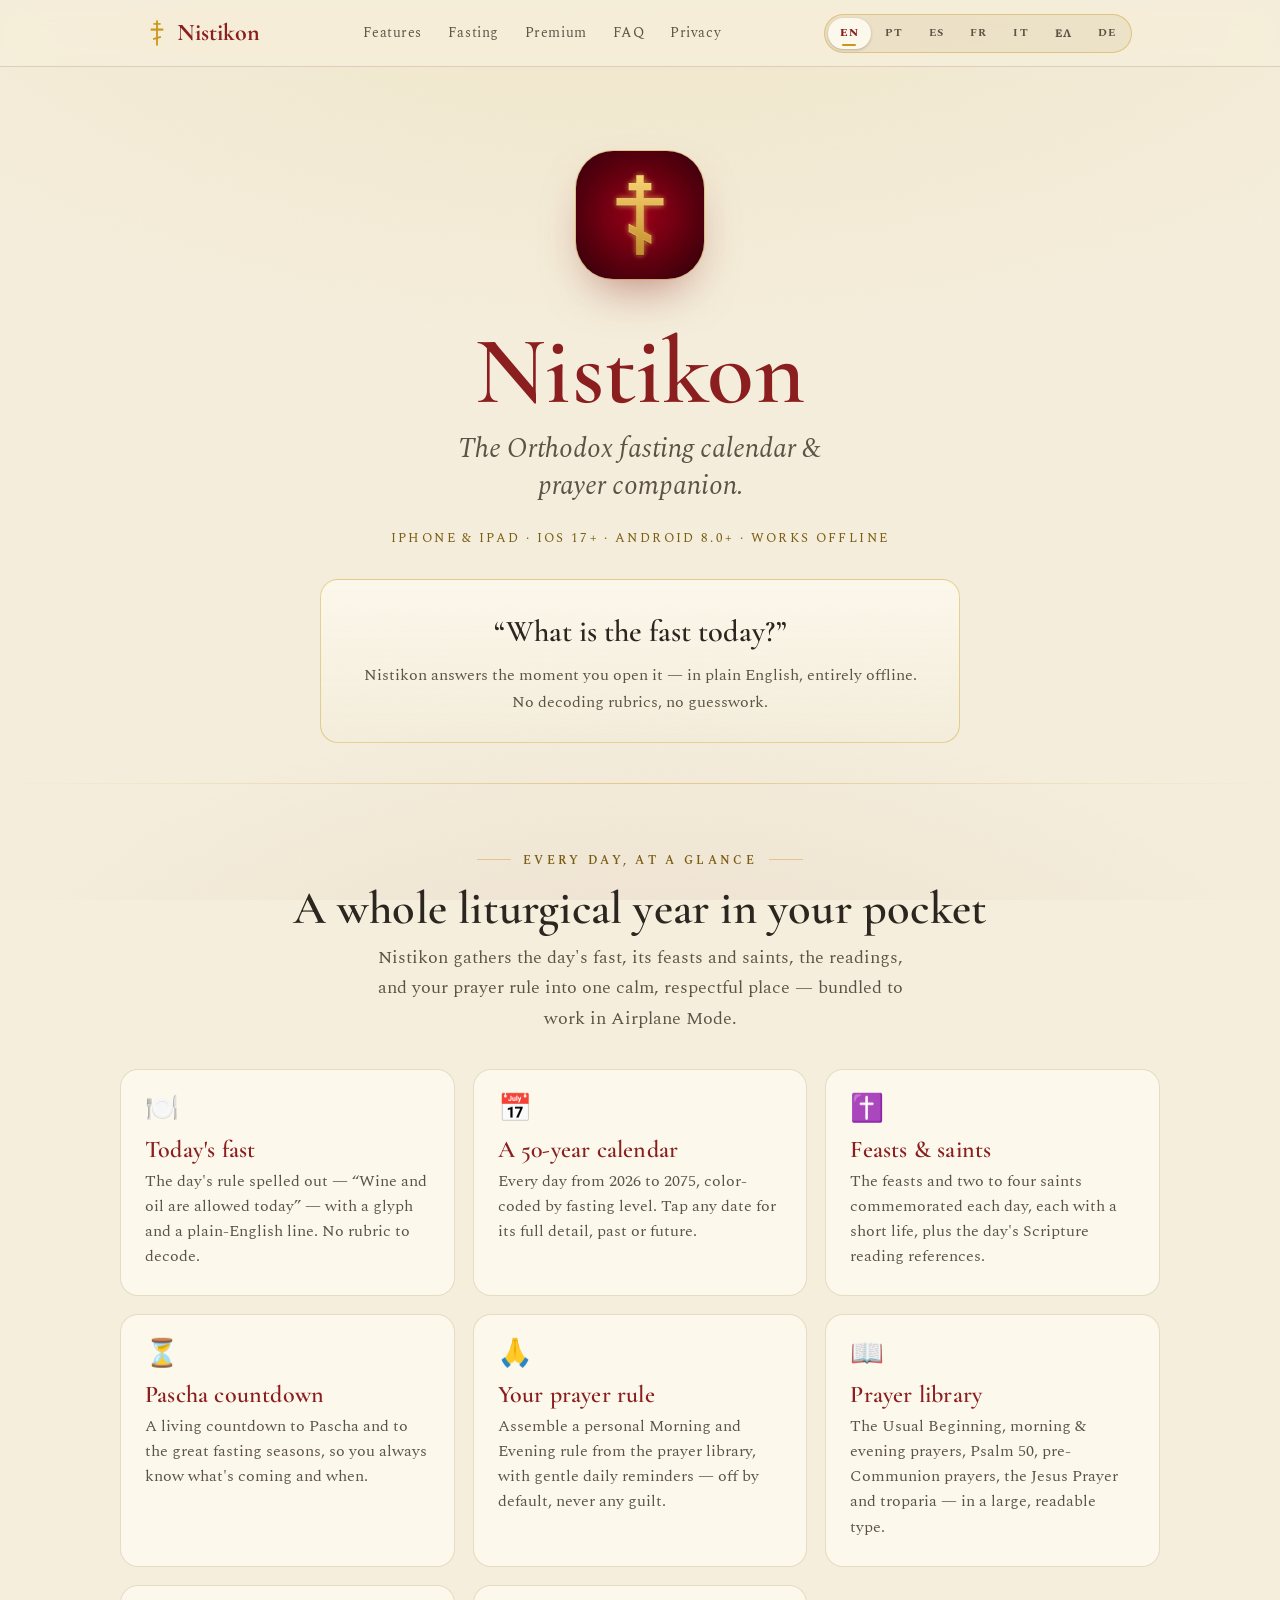
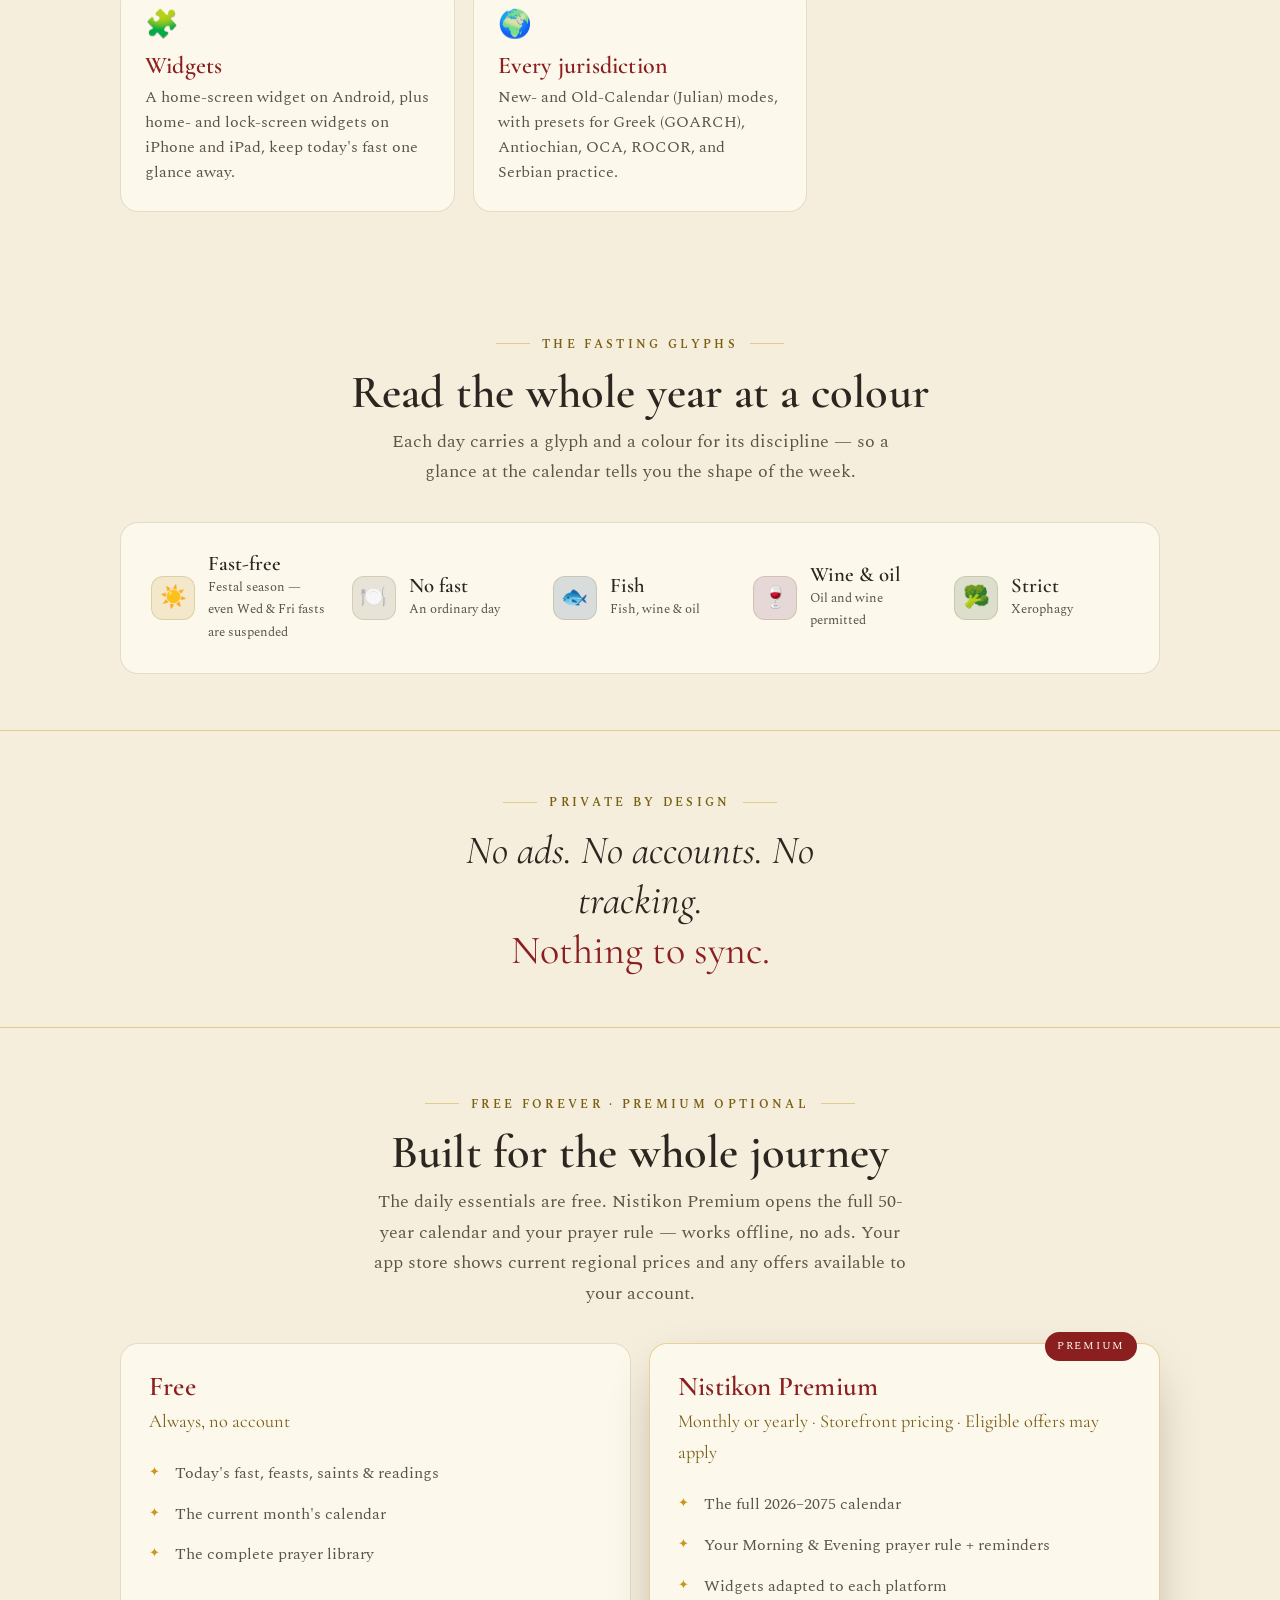
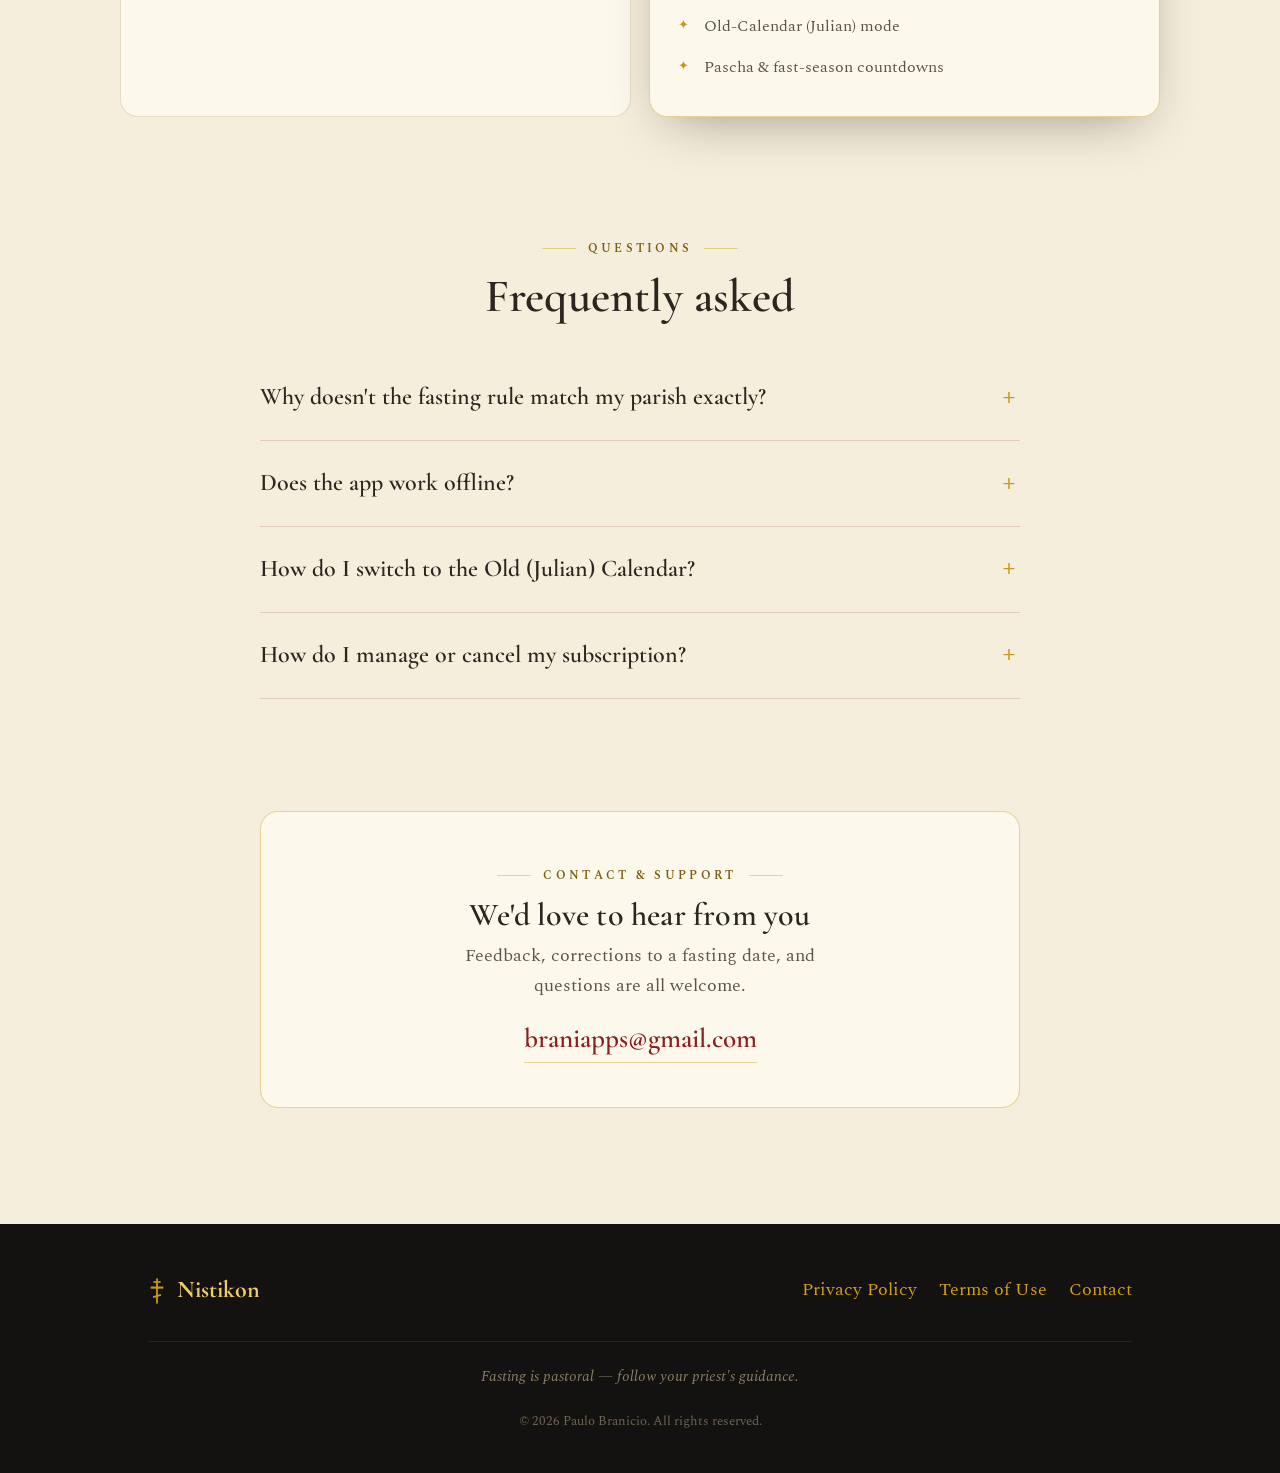
==== commit 89cb38f9: "Add German to the support site, privacy policy, and terms Every page gains a full German section (#d" ====
--- a/index.html
+++ b/index.html
@@ -4,7 +4,7 @@
   <meta charset="UTF-8">
   <meta name="viewport" content="width=device-width, initial-scale=1.0">
   <title>Nistikon — Orthodox Calendar &amp; Prayer Rule</title>
-  <meta name="description" content="Nistikon is the daily companion for Orthodox Christians: today's fast in plain English, a 50-year calendar, feasts &amp; saints, a Pascha countdown, and your own prayer rule — offline, no ads, no tracking. Também em português. También en español. Aussi en français. Anche in italiano. Και στα ελληνικά.">
+  <meta name="description" content="Nistikon is the daily companion for Orthodox Christians: today's fast in plain English, a 50-year calendar, feasts &amp; saints, a Pascha countdown, and your own prayer rule — offline, no ads, no tracking. Também em português. También en español. Aussi en français. Anche in italiano. Και στα ελληνικά. Auch auf Deutsch.">
   <link rel="icon" href="app-icon.png">
   <link rel="preconnect" href="https://fonts.googleapis.com">
   <link rel="preconnect" href="https://fonts.gstatic.com" crossorigin>
@@ -20,11 +20,11 @@
         Nistikon
       </a>
       <nav class="nav-links">
-        <a href="#features" data-i18n-en="Features" data-i18n-pt="Recursos" data-i18n-es="Funciones" data-i18n-fr="Fonctionnalités" data-i18n-it="Funzionalità" data-i18n-el="Δυνατότητες">Features</a>
-        <a href="#fasting" data-i18n-en="Fasting" data-i18n-pt="Jejum" data-i18n-es="Ayuno" data-i18n-fr="Jeûne" data-i18n-it="Digiuno" data-i18n-el="Νηστεία">Fasting</a>
+        <a href="#features" data-i18n-en="Features" data-i18n-pt="Recursos" data-i18n-es="Funciones" data-i18n-fr="Fonctionnalités" data-i18n-it="Funzionalità" data-i18n-el="Δυνατότητες" data-i18n-de="Funktionen">Features</a>
+        <a href="#fasting" data-i18n-en="Fasting" data-i18n-pt="Jejum" data-i18n-es="Ayuno" data-i18n-fr="Jeûne" data-i18n-it="Digiuno" data-i18n-el="Νηστεία" data-i18n-de="Fasten">Fasting</a>
         <a href="#premium">Premium</a>
         <a href="#faq">FAQ</a>
-        <a href="privacy.html" data-i18n-en="Privacy" data-i18n-pt="Privacidade" data-i18n-es="Privacidad" data-i18n-fr="Confidentialité" data-i18n-it="Privacy" data-i18n-el="Απόρρητο">Privacy</a>
+        <a href="privacy.html" data-i18n-en="Privacy" data-i18n-pt="Privacidade" data-i18n-es="Privacidad" data-i18n-fr="Confidentialité" data-i18n-it="Privacy" data-i18n-el="Απόρρητο" data-i18n-de="Datenschutz">Privacy</a>
       </nav>
       <div class="nav-right">
         <div class="langtabs" role="tablist" aria-label="Language">
@@ -34,6 +34,7 @@
           <button role="tab" data-lang-target="fr" aria-label="Français">FR</button>
           <button role="tab" data-lang-target="it" aria-label="Italiano">IT</button>
           <button role="tab" data-lang-target="el" aria-label="Ελληνικά">ΕΛ</button>
+          <button role="tab" data-lang-target="de" aria-label="Deutsch">DE</button>
         </div>
       </div>
     </div>
@@ -105,6 +106,17 @@
         <div class="hook" data-rise style="animation-delay:.36s">
           <div class="q">«Τι νηστεία έχουμε σήμερα;»</div>
           <div class="a">Το Nistikon σάς απαντά μόλις το ανοίξετε — με απλά λόγια, εντελώς χωρίς σύνδεση. Δεν χρειάζεται να αποκρυπτογραφήσετε το Τυπικό ούτε να μαντέψετε.</div>
+        </div>
+      </div>
+      <div data-lang="de" lang="de">
+        <img class="icon" src="app-icon.png" alt="App-Symbol von Nistikon" data-rise style="animation-delay:.05s">
+        <h1 data-rise style="animation-delay:.12s">Nistikon</h1>
+        <p class="tagline" data-rise style="animation-delay:.2s">Der orthodoxe Fastenkalender und dein Begleiter im Gebet.</p>
+        <p class="meta" data-rise style="animation-delay:.28s">iPhone und iPad · iOS 17+ · Android 8.0+ · Funktioniert offline</p>
+
+        <div class="hook" data-rise style="animation-delay:.36s">
+          <div class="q">„Wie wird heute gefastet?“</div>
+          <div class="a">Nistikon antwortet, sobald du die App öffnest – in klaren Worten, ganz ohne Internetverbindung. Keine Rubriken entschlüsseln, kein Rätselraten.</div>
         </div>
       </div>
     </section>
@@ -220,6 +232,24 @@
           <div class="feature"><div class="ico">🌍</div><h3>Όλες οι δικαιοδοσίες</h3><p>Νέο και Παλαιό ημερολόγιο (Ιουλιανό), με προεπιλογές για τις δικαιοδοσίες Ελληνική (GOARCH), Αντιοχειανή, OCA, ROCOR και Σερβική.</p></div>
         </div>
       </div>
+      <div data-lang="de" lang="de">
+        <div class="section-head center">
+          <span class="kicker center">Jeder Tag auf einen Blick</span>
+          <h2>Ein ganzes Kirchenjahr in deiner Tasche</h2>
+          <p>Nistikon vereint das Fasten des Tages, seine Feste und Heiligen, die Lesungen und deine Gebetsregel an einem ruhigen, ehrfürchtigen Ort – alles in der App enthalten, sodass es auch im Flugmodus funktioniert.</p>
+        </div>
+
+        <div class="grid">
+          <div class="feature"><div class="ico">🍽️</div><h3>Das Fasten heute</h3><p>Die Regel des Tages im Klartext – „Heute sind Wein und Öl erlaubt“ – mit einem Symbol und einer verständlichen Zeile. Keine Rubriken zu entschlüsseln.</p></div>
+          <div class="feature"><div class="ico">📅</div><h3>Ein Kalender für 50 Jahre</h3><p>Jeder Tag von 2026 bis 2075, farblich nach Fastenstufe markiert. Tippe auf ein beliebiges Datum, vergangen oder künftig, um alle Details zu sehen.</p></div>
+          <div class="feature"><div class="ico">✝️</div><h3>Feste und Heilige</h3><p>Die Feste und zwei bis vier Heilige, deren an jedem Tag gedacht wird, jeweils mit einer kurzen Vita, dazu die Stellenangaben der Schriftlesungen des Tages.</p></div>
+          <div class="feature"><div class="ico">⏳</div><h3>Countdown bis Pascha</h3><p>Ein laufender Countdown bis Pascha und zu den großen Fastenzeiten, damit du immer weißt, was kommt und wann.</p></div>
+          <div class="feature"><div class="ico">🙏</div><h3>Deine Gebetsregel</h3><p>Stelle aus der Gebetssammlung deine persönliche Regel für Morgen und Abend zusammen, mit dezenten täglichen Erinnerungen – standardmäßig ausgeschaltet und ohne Druck.</p></div>
+          <div class="feature"><div class="ico">📖</div><h3>Gebetssammlung</h3><p>Die üblichen Anfangsgebete, Morgen- und Abendgebete, Psalm 50, Gebete vor der Heiligen Kommunion, das Jesusgebet und Troparien – in großer, gut lesbarer Schrift.</p></div>
+          <div class="feature"><div class="ico">🧩</div><h3>Widgets</h3><p>Unter Android ein Widget für den Startbildschirm, auf iPhone und iPad Widgets für den Home-Bildschirm und den Sperrbildschirm – so ist das Fasten des Tages immer nur einen Blick entfernt.</p></div>
+          <div class="feature"><div class="ico">🌍</div><h3>Jede Jurisdiktion</h3><p>Neuer und Alter Kalender (julianisch), mit Voreinstellungen für die Praxis der Jurisdiktionen Griechisch (GOARCH), Antiochenisch, OCA, ROKA und Serbisch.</p></div>
+        </div>
+      </div>
     </section>
 
     <section class="block wrap" id="fasting">
@@ -307,6 +337,20 @@
           <div class="level"><div class="glyph g-strict">🥦</div><div><div class="name">Αυστηρή νηστεία</div><div class="desc">Ξηροφαγία</div></div></div>
         </div>
       </div>
+      <div data-lang="de" lang="de">
+        <div class="section-head center">
+          <span class="kicker center">Die Fastensymbole</span>
+          <h2>Das ganze Jahr, Farbe für Farbe</h2>
+          <p>Jeder Tag trägt ein Symbol und eine Farbe für seine Fastenregel – ein Blick in den Kalender zeigt dir, wie die Woche aussieht.</p>
+        </div>
+        <div class="levels">
+          <div class="level"><div class="glyph g-free">☀️</div><div><div class="name">Fastenfrei</div><div class="desc">Festzeit – selbst das Fasten am Mittwoch und Freitag entfällt</div></div></div>
+          <div class="level"><div class="glyph g-plain">🍽️</div><div><div class="name">Kein Fasten</div><div class="desc">Ein gewöhnlicher Tag</div></div></div>
+          <div class="level"><div class="glyph g-fish">🐟</div><div><div class="name">Fisch erlaubt</div><div class="desc">Fisch, Wein und Öl</div></div></div>
+          <div class="level"><div class="glyph g-wine">🍷</div><div><div class="name">Wein und Öl</div><div class="desc">Öl und Wein erlaubt</div></div></div>
+          <div class="level"><div class="glyph g-strict">🥦</div><div><div class="name">Strenges Fasten</div><div class="desc">Trockenkost (Xerophagie)</div></div></div>
+        </div>
+      </div>
     </section>
 
     <section class="vow">
@@ -335,6 +379,10 @@
           <span class="kicker center">Σχεδιασμένο για ιδιωτικότητα</span>
           <p>Χωρίς διαφημίσεις. Χωρίς λογαριασμούς. Χωρίς παρακολούθηση.<br><span class="em">Τίποτα για συγχρονισμό.</span></p>
         </div>
+        <div data-lang="de" lang="de">
+          <span class="kicker center">Privatsphäre von Grund auf</span>
+          <p>Keine Werbung. Keine Konten. Kein Tracking.<br><span class="em">Nichts zu synchronisieren.</span></p>
+        </div>
       </div>
     </section>
 
@@ -519,6 +567,36 @@
           </div>
         </div>
       </div>
+      <div data-lang="de" lang="de">
+        <div class="section-head center">
+          <span class="kicker center">Für immer kostenlos · Premium optional</span>
+          <h2>Für den ganzen Weg gemacht</h2>
+          <p>Das Wichtigste für jeden Tag ist kostenlos. Nistikon Premium schaltet den vollständigen 50-Jahres-Kalender und deine Gebetsregel frei – funktioniert offline, ohne Werbung. Dein App-Store zeigt die aktuellen Preise für deine Region und die Angebote, die für dein Konto verfügbar sind.</p>
+        </div>
+        <div class="tiers">
+          <div class="tier">
+            <h3>Kostenlos</h3>
+            <div class="price">Immer, ohne Konto</div>
+            <ul>
+              <li>Das Fasten, die Feste, die Heiligen und die Lesungen des Tages</li>
+              <li>Der Kalender des aktuellen Monats</li>
+              <li>Die vollständige Gebetssammlung</li>
+            </ul>
+          </div>
+          <div class="tier pro">
+            <span class="badge">Premium</span>
+            <h3>Nistikon Premium</h3>
+            <div class="price">Monatlich oder jährlich · Preise laut Store · Angebote je nach Berechtigung des Kontos</div>
+            <ul>
+              <li>Der vollständige Kalender 2026–2075</li>
+              <li>Deine Gebetsregel für Morgen und Abend + Erinnerungen</li>
+              <li>Widgets, auf jede Plattform zugeschnitten</li>
+              <li>Modus Alter Kalender (julianisch)</li>
+              <li>Countdowns bis Pascha und zu den Fastenzeiten</li>
+            </ul>
+          </div>
+        </div>
+      </div>
     </section>
 
     <section class="block wrap narrow" id="faq">
@@ -663,6 +741,30 @@
           <details>
             <summary>Πώς μπορώ να διαχειριστώ ή να ακυρώσω τη συνδρομή μου;</summary>
             <p>Σε iPhone ή iPad, ανοίξτε τις Ρυθμίσεις, αγγίξτε το όνομά σας και μετά «Συνδρομές». Στο Android, ανοίξτε το Google Play, πατήστε το προφίλ σας και μετά «Πληρωμές και συνδρομές › Συνδρομές». Επιλέξτε το Nistikon.</p>
+          </details>
+        </div>
+      </div>
+      <div data-lang="de" lang="de">
+        <div class="section-head center">
+          <span class="kicker center">Fragen</span>
+          <h2>Häufige Fragen</h2>
+        </div>
+        <div class="faq">
+          <details>
+            <summary>Warum stimmt die Fastenregel nicht genau mit der meiner Gemeinde überein?</summary>
+            <p>Die Fastenpraxis unterscheidet sich je nach Jurisdiktion, Gemeinde und Familie. Nistikon folgt einer vielfach veröffentlichten Vereinfachung und weist sie auch als solche aus. Folge immer dem Rat deines eigenen Priesters.</p>
+          </details>
+          <details>
+            <summary>Funktioniert die App offline?</summary>
+            <p>Ja. Fastenkalender, Heilige und Gebete sind in der App enthalten und funktionieren im Flugmodus. Dein Gerät kann für Käufe oder Wiederherstellungen den App Store oder Google Play kontaktieren, und Links, die du öffnest, laufen über deinen Browser.</p>
+          </details>
+          <details>
+            <summary>Wie wechsle ich zum Alten Kalender (julianisch)?</summary>
+            <p>Wähle in den Einstellungen von Nistikon eine Jurisdiktion wie „ROKA / Alter Kalender“ oder „Serbisch“. Der Modus Alter Kalender ist Teil von Nistikon Premium.</p>
+          </details>
+          <details>
+            <summary>Wie verwalte oder kündige ich mein Abo?</summary>
+            <p>Öffne auf dem iPhone oder iPad die Einstellungen, tippe auf deinen Namen und dann auf „Abos“. Unter Android öffnest du Google Play, tippst auf dein Profil und dann auf „Zahlungen &amp; Abos › Abos“. Wähle Nistikon aus.</p>
           </details>
         </div>
       </div>
@@ -717,6 +819,14 @@
           <a class="mail" href="mailto:braniapps@gmail.com">braniapps@gmail.com</a>
         </div>
       </div>
+      <div data-lang="de" lang="de">
+        <div class="contact-card">
+          <span class="kicker center">Kontakt und Support</span>
+          <h2 style="font-size:2rem;margin-top:12px;">Wir freuen uns, von dir zu hören</h2>
+          <p style="color:var(--ink-soft);max-width:44ch;margin:8px auto 0;">Feedback, Korrekturen zu einem Fastendatum und Fragen sind jederzeit willkommen.</p>
+          <a class="mail" href="mailto:braniapps@gmail.com">braniapps@gmail.com</a>
+        </div>
+      </div>
     </section>
   </main>
 
@@ -727,11 +837,11 @@
         Nistikon
       </a>
       <nav class="foot-links">
-        <a href="privacy.html" data-i18n-en="Privacy Policy" data-i18n-pt="Política de Privacidade" data-i18n-es="Política de Privacidad" data-i18n-fr="Politique de confidentialité" data-i18n-it="Informativa sulla privacy" data-i18n-el="Πολιτική απορρήτου">Privacy Policy</a>
-        <a href="terms.html" data-i18n-en="Terms of Use" data-i18n-pt="Termos de Uso" data-i18n-es="Términos de Uso" data-i18n-fr="Conditions d’utilisation" data-i18n-it="Condizioni d’uso" data-i18n-el="Όροι χρήσης">Terms of Use</a>
-        <a href="mailto:braniapps@gmail.com" data-i18n-en="Contact" data-i18n-pt="Contato" data-i18n-es="Contacto" data-i18n-fr="Contact" data-i18n-it="Contatti" data-i18n-el="Επικοινωνία">Contact</a>
+        <a href="privacy.html" data-i18n-en="Privacy Policy" data-i18n-pt="Política de Privacidade" data-i18n-es="Política de Privacidad" data-i18n-fr="Politique de confidentialité" data-i18n-it="Informativa sulla privacy" data-i18n-el="Πολιτική απορρήτου" data-i18n-de="Datenschutzerklärung">Privacy Policy</a>
+        <a href="terms.html" data-i18n-en="Terms of Use" data-i18n-pt="Termos de Uso" data-i18n-es="Términos de Uso" data-i18n-fr="Conditions d’utilisation" data-i18n-it="Condizioni d’uso" data-i18n-el="Όροι χρήσης" data-i18n-de="Nutzungsbedingungen">Terms of Use</a>
+        <a href="mailto:braniapps@gmail.com" data-i18n-en="Contact" data-i18n-pt="Contato" data-i18n-es="Contacto" data-i18n-fr="Contact" data-i18n-it="Contatti" data-i18n-el="Επικοινωνία" data-i18n-de="Kontakt">Contact</a>
       </nav>
-      <p class="priest" data-i18n-en="Fasting is pastoral — follow your priest's guidance." data-i18n-pt="O jejum é pastoral — siga a orientação do seu padre." data-i18n-es="El ayuno es pastoral — sigue la guía de tu sacerdote." data-i18n-fr="Le jeûne relève de l’accompagnement pastoral — suivez les conseils de votre prêtre." data-i18n-it="Il digiuno è una questione pastorale — segui le indicazioni del tuo sacerdote." data-i18n-el="Η νηστεία είναι ποιμαντικό ζήτημα — ακολουθήστε την καθοδήγηση του ιερέα σας.">Fasting is pastoral — follow your priest's guidance.</p>
+      <p class="priest" data-i18n-en="Fasting is pastoral — follow your priest's guidance." data-i18n-pt="O jejum é pastoral — siga a orientação do seu padre." data-i18n-es="El ayuno es pastoral — sigue la guía de tu sacerdote." data-i18n-fr="Le jeûne relève de l’accompagnement pastoral — suivez les conseils de votre prêtre." data-i18n-it="Il digiuno è una questione pastorale — segui le indicazioni del tuo sacerdote." data-i18n-el="Η νηστεία είναι ποιμαντικό ζήτημα — ακολουθήστε την καθοδήγηση του ιερέα σας." data-i18n-de="Das Fasten ist eine Sache der Seelsorge – folge dem Rat deines Priesters.">Fasting is pastoral — follow your priest's guidance.</p>
       <p class="cr">© 2026 Paulo Branicio. All rights reserved.</p>
     </div>
   </footer>
--- a/styles.css
+++ b/styles.css
@@ -265,6 +265,16 @@
 .legal .contact h2 { border: 0; padding: 0; }
 .legal .contact a { font-size: 1.2rem; }
 
+/* German compounds ("Benachrichtigungseinstellungen", "Personenbezogene") are
+   wider than a phone's legal card, so the German legal text lets the browser
+   hyphenate with its German dictionary (the section carries lang="de") rather
+   than run past the card's edge. Only there: the support page's German fits
+   without it, and its uppercase hero line must not break "Android". The page
+   titles and the longest headings carry soft hyphens (&shy;) instead, which
+   pin the break to the word joint ("Datenschutz-erklärung") — a word holding a
+   soft hyphen is never auto-hyphenated anywhere else. */
+[data-lang="de"] .legal { -webkit-hyphens: auto; hyphens: auto; }
+
 /* ---- Motion ---- */
 @keyframes rise { from { opacity: 0; transform: translateY(22px); } to { opacity: 1; transform: none; } }
 [data-rise] { animation: rise 0.8s cubic-bezier(.2,.7,.2,1) both; }
@@ -295,8 +305,8 @@
   background: transparent;
   cursor: pointer;
   padding: 6px 12px 7px;
-  /* WCAG 2.5.8 target size: the tightest step below would leave "IT" ~22px
-     wide, and the tabs touch, so the spacing exception cannot apply. */
+  /* WCAG 2.5.8 target size: the tightest step below would leave "IT" under
+     24px wide, and the tabs touch, so the spacing exception cannot apply. */
   min-width: 24px;
   border-radius: 999px;
   font-family: inherit;
@@ -326,35 +336,45 @@
   border-radius: 1px;
   background: var(--gold);
 }
-/* Six tabs share the bar with the brand alone on phones (the in-page links are
-   hidden up to 640px) and with the links from 641px. Each tab size is used
-   only where it fits with a clear gap in every language — French and Greek
-   carry the widest link labels:
-     default  450–640px and from 900px
-     compact  410–449px and 700–899px
-     tight    360–409px and 641–699px (where the links' gap also narrows)
-     tighter  up to 359px, with a slightly smaller brand, so the strip stays
-              inside the gutter at 320px
-   index.html's five links fit beside the strip only from 900px; below that
-   the fifth (Privacy, which the footer also carries) is hidden. The legal
-   pages have two links, so the nth-child rule never reaches them.
+/* Seven tabs share the bar with the brand alone on phones (the in-page links
+   are hidden up to 640px) and with the links from 641px. Each tab size is
+   used only where it leaves at least a 14px gap between neighbours in every
+   language — French and Greek carry the widest link labels:
+     default  490–640px and from 788px
+     compact  440–489px and 740–787px
+     tight    390–439px and 672–739px (where the links' gap also narrows)
+     tighter  up to 389px and 641–671px; up to 359px the brand is also
+              slightly smaller and the header's side gutter narrows from 28px
+              to 16px, so the strip stays inside the gutter at 320px (seven
+              tabs are at the 24px target-size floor there, so the room has to
+              come from the edge)
+   index.html's five links fit beside the strip only from 940px; below that
+   the fifth (Privacy, which the footer also carries) is hidden, and at
+   641–671px the fourth (FAQ) too. The legal pages have two links, so the
+   nth-child rules never reach them.
    Before changing a size, re-measure every page in every language: the
    overflow this prevents is invisible to a scrollWidth check, because
    body { overflow-x: hidden } silently clips whatever pokes past the edge. */
-@media (max-width: 449px), (min-width: 641px) and (max-width: 899px) {
+@media (max-width: 489px), (min-width: 641px) and (max-width: 787px) {
   .langtabs [role="tab"] { padding: 5px 9px 6px; letter-spacing: 0.06em; }
 }
-@media (max-width: 899px) {
+@media (max-width: 939px) {
   .nav-links { gap: 16px; }
   .nav-links a:nth-child(n+5) { display: none; }
 }
-@media (max-width: 409px), (min-width: 641px) and (max-width: 699px) {
+@media (max-width: 439px), (min-width: 641px) and (max-width: 739px) {
   .langtabs { gap: 0; }
   .langtabs [role="tab"] { padding: 5px 6px 6px; letter-spacing: 0.04em; }
   .nav-links { gap: 12px; }
 }
+@media (max-width: 389px), (min-width: 641px) and (max-width: 671px) {
+  .langtabs [role="tab"] { padding: 5px 4px 6px; letter-spacing: 0.02em; }
+}
+@media (min-width: 641px) and (max-width: 671px) {
+  .nav-links a:nth-child(n+4) { display: none; }
+}
 @media (max-width: 359px) {
-  .langtabs [role="tab"] { padding: 5px 5px 6px; letter-spacing: 0.02em; }
+  .nav .wrap { padding: 0 16px; }
   .nav .brand { gap: 8px; font-size: 1.25rem; }
   .nav .brand svg { width: 15px; height: 23px; }
 }
@@ -364,7 +384,7 @@
 /* Language sections are hidden ONLY under the authorisation of data-js on
    <html>. If the script never runs, throws before that line, or fails during
    setup, that attribute is absent (or withdrawn) and all languages render
-   stacked. Showing six languages is a cosmetic failure; showing none would
+   stacked. Showing seven languages is a cosmetic failure; showing none would
    be a legal-content outage. Never hide [data-lang] outside an
    html[data-js="on"] scope. */
 html[data-js="on"] [data-lang] { display: none; }
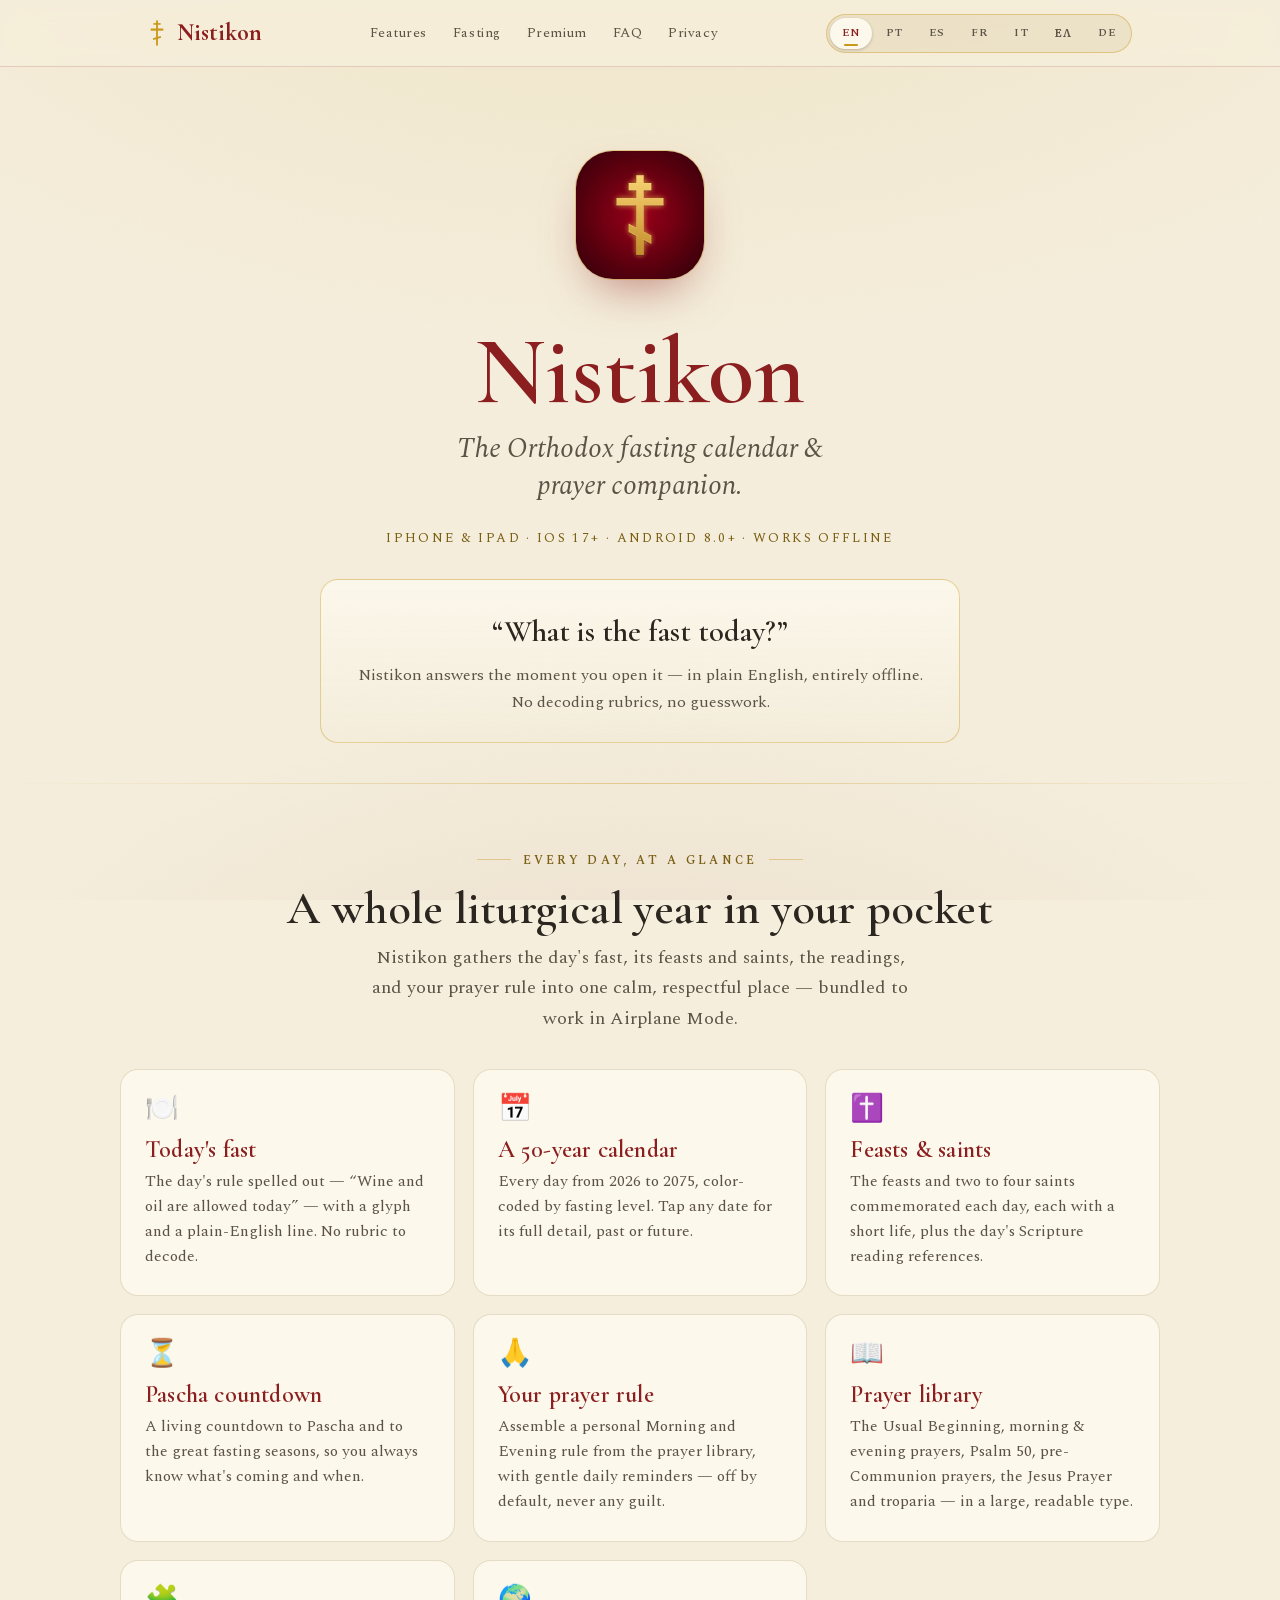
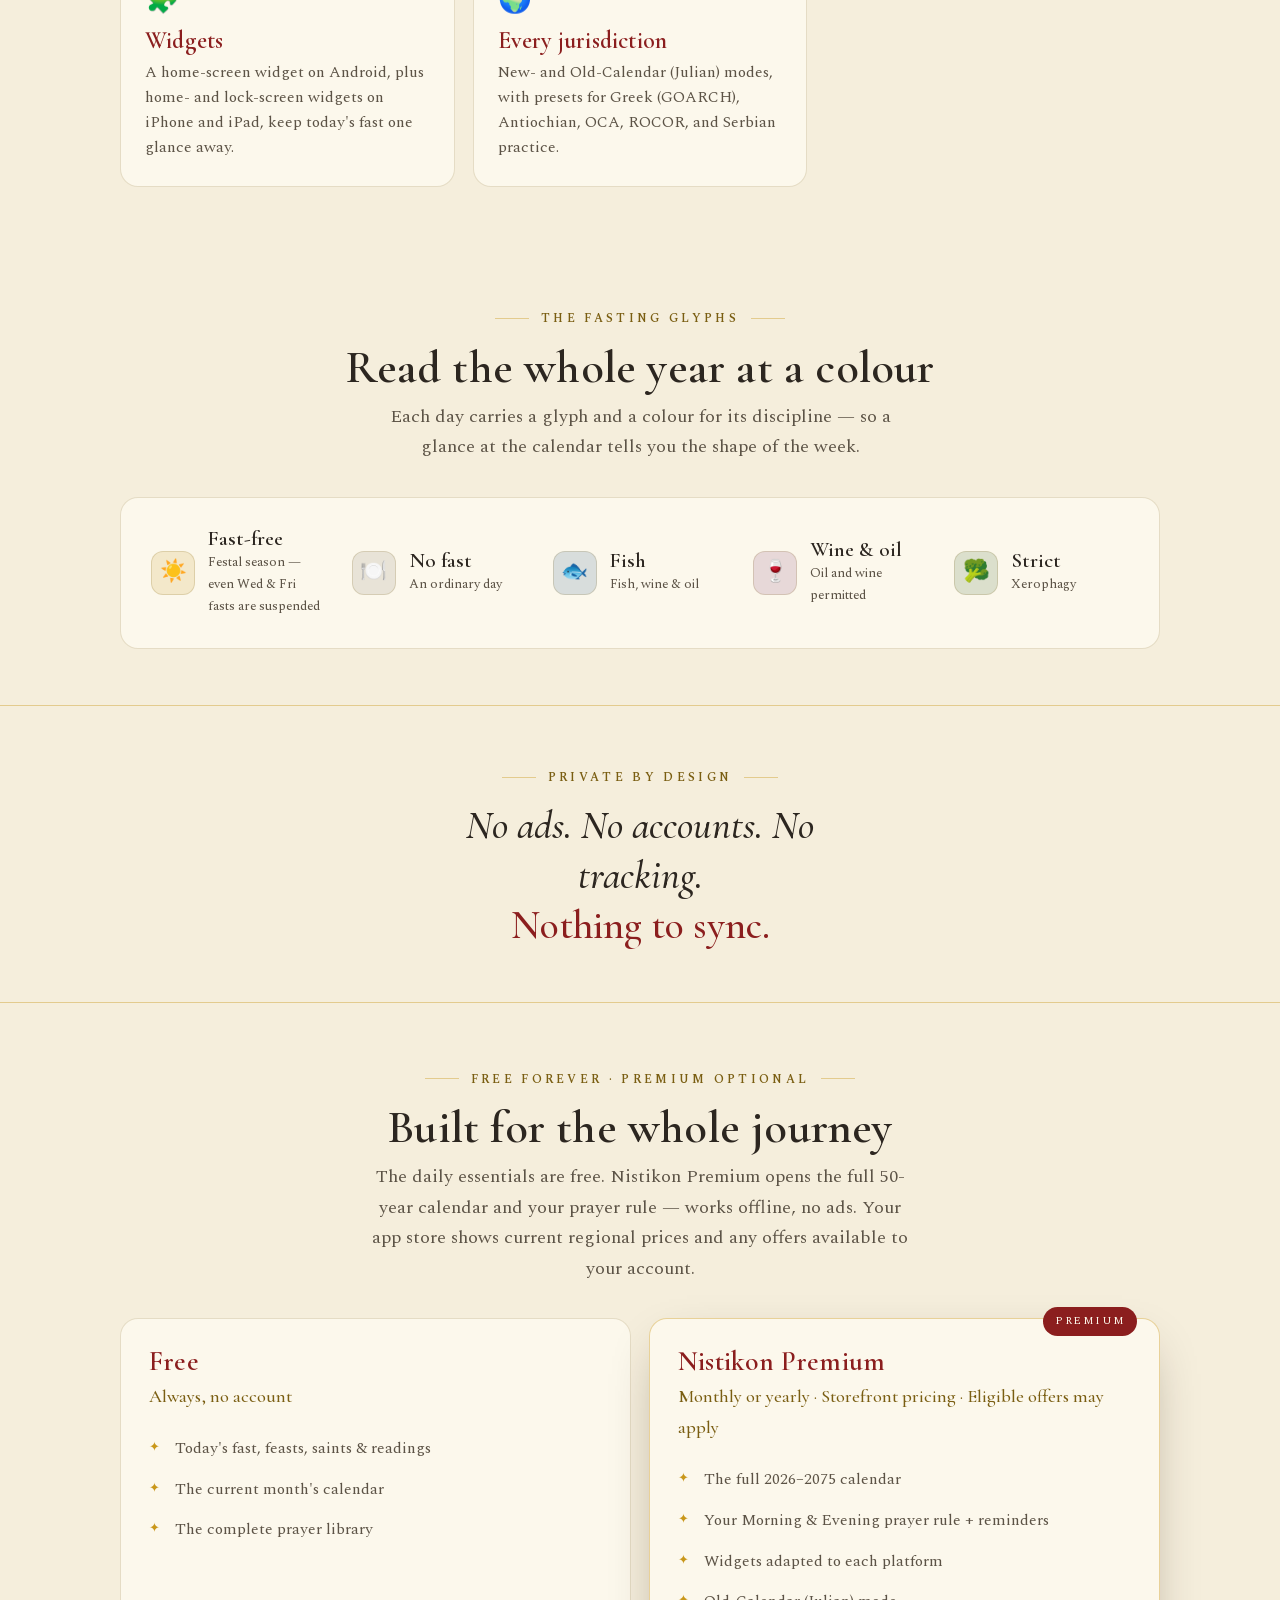
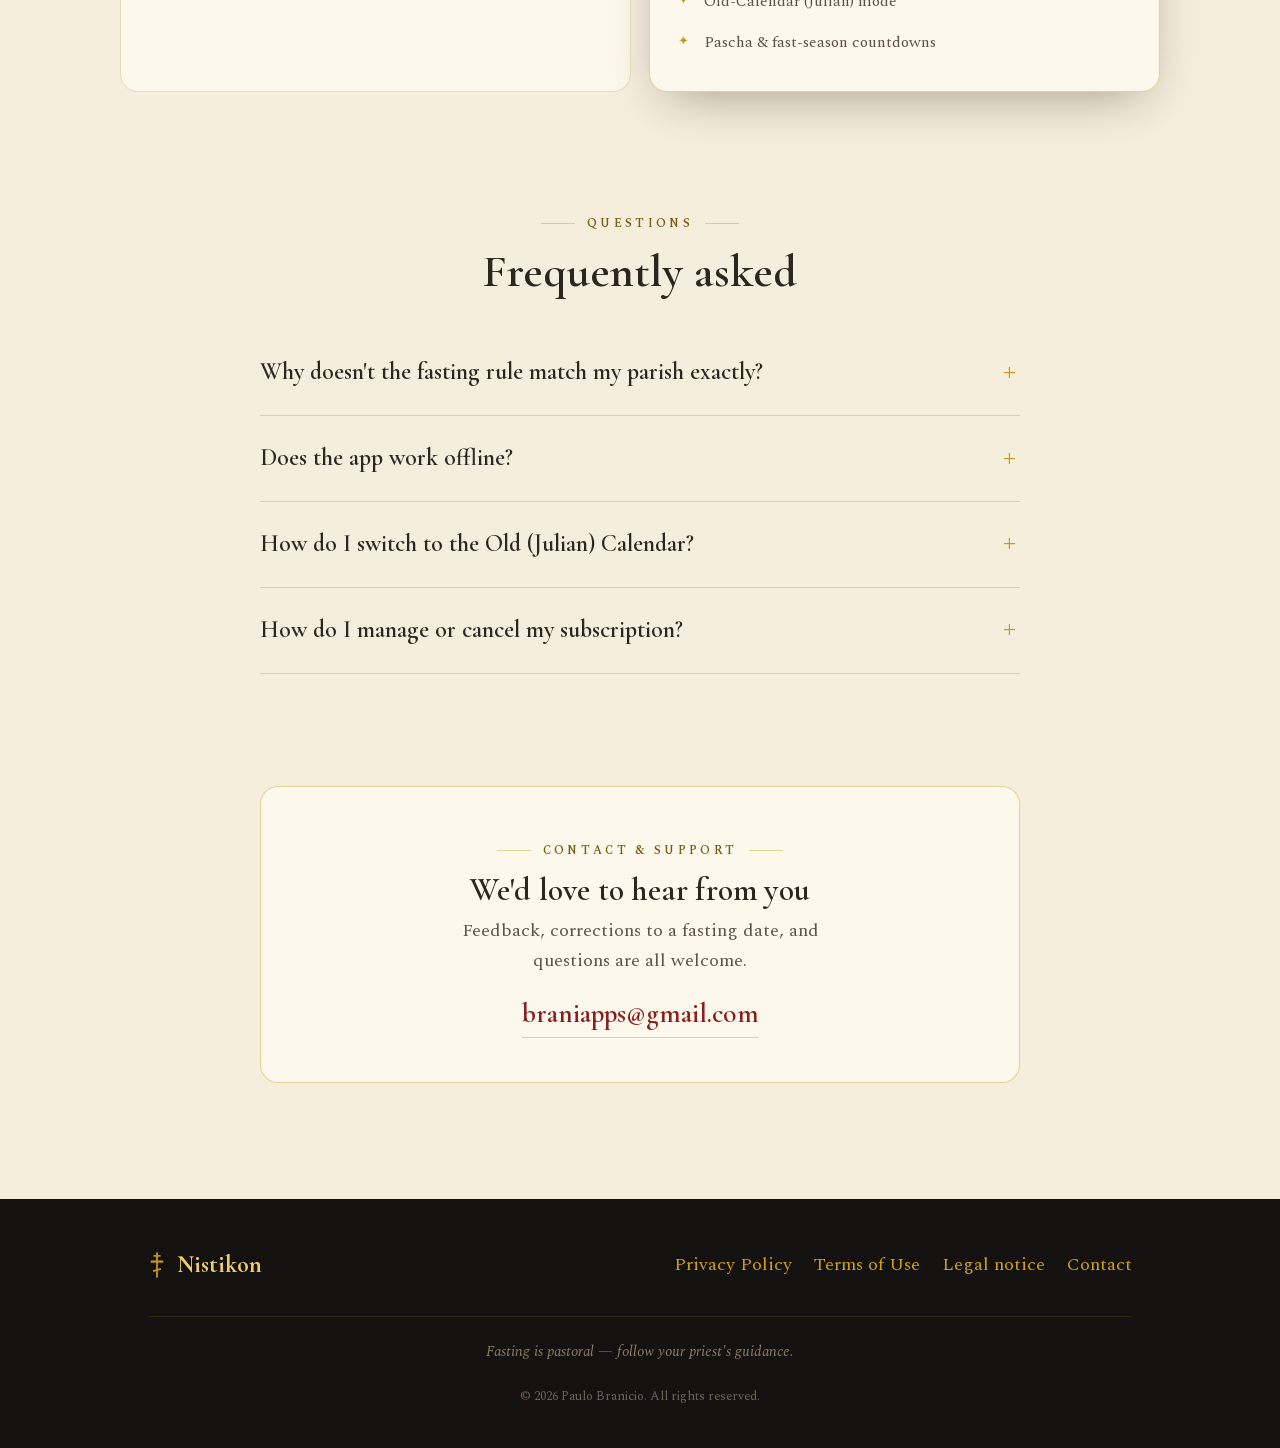
==== commit 15cc0c0c: "legal: Impressum, named data controller, EU consumer terms; self-hosted fonts Co-Authored-By: Claude" ====
--- a/index.html
+++ b/index.html
@@ -6,9 +6,7 @@
   <title>Nistikon — Orthodox Calendar &amp; Prayer Rule</title>
   <meta name="description" content="Nistikon is the daily companion for Orthodox Christians: today's fast in plain English, a 50-year calendar, feasts &amp; saints, a Pascha countdown, and your own prayer rule — offline, no ads, no tracking. Também em português. También en español. Aussi en français. Anche in italiano. Και στα ελληνικά. Auch auf Deutsch.">
   <link rel="icon" href="app-icon.png">
-  <link rel="preconnect" href="https://fonts.googleapis.com">
-  <link rel="preconnect" href="https://fonts.gstatic.com" crossorigin>
-  <link href="https://fonts.googleapis.com/css2?family=Cormorant+Garamond:ital,wght@0,500;0,600;0,700;1,500;1,600&family=Spectral:ital,wght@0,400;0,500;0,600;1,400&family=EB+Garamond:ital,wght@0,500;0,600;0,700;1,500;1,600&family=Literata:ital,wght@0,400;0,500;0,600;1,400&display=swap" rel="stylesheet">
+  <link rel="stylesheet" href="fonts/fonts.css">
   <link rel="stylesheet" href="styles.css">
   <script src="site.js" defer></script>
 </head>
@@ -839,6 +837,7 @@
       <nav class="foot-links">
         <a href="privacy.html" data-i18n-en="Privacy Policy" data-i18n-pt="Política de Privacidade" data-i18n-es="Política de Privacidad" data-i18n-fr="Politique de confidentialité" data-i18n-it="Informativa sulla privacy" data-i18n-el="Πολιτική απορρήτου" data-i18n-de="Datenschutzerklärung">Privacy Policy</a>
         <a href="terms.html" data-i18n-en="Terms of Use" data-i18n-pt="Termos de Uso" data-i18n-es="Términos de Uso" data-i18n-fr="Conditions d’utilisation" data-i18n-it="Condizioni d’uso" data-i18n-el="Όροι χρήσης" data-i18n-de="Nutzungsbedingungen">Terms of Use</a>
+        <a href="impressum.html" data-i18n-en="Legal notice" data-i18n-pt="Aviso legal" data-i18n-es="Aviso legal" data-i18n-fr="Mentions légales" data-i18n-it="Note legali" data-i18n-el="Νομικές πληροφορίες" data-i18n-de="Impressum">Legal notice</a>
         <a href="mailto:braniapps@gmail.com" data-i18n-en="Contact" data-i18n-pt="Contato" data-i18n-es="Contacto" data-i18n-fr="Contact" data-i18n-it="Contatti" data-i18n-el="Επικοινωνία" data-i18n-de="Kontakt">Contact</a>
       </nav>
       <p class="priest" data-i18n-en="Fasting is pastoral — follow your priest's guidance." data-i18n-pt="O jejum é pastoral — siga a orientação do seu padre." data-i18n-es="El ayuno es pastoral — sigue la guía de tu sacerdote." data-i18n-fr="Le jeûne relève de l’accompagnement pastoral — suivez les conseils de votre prêtre." data-i18n-it="Il digiuno è una questione pastorale — segui le indicazioni del tuo sacerdote." data-i18n-el="Η νηστεία είναι ποιμαντικό ζήτημα — ακολουθήστε την καθοδήγηση του ιερέα σας." data-i18n-de="Das Fasten ist eine Sache der Seelsorge – folge dem Rat deines Priesters.">Fasting is pastoral — follow your priest's guidance.</p>
--- a/fonts/fonts.css
+++ b/fonts/fonts.css
@@ -0,0 +1,542 @@
+/* Self-hosted Google Fonts (SIL Open Font License 1.1, see LICENSES.txt).
+   Served from this site so no visitor data goes to a third party. Generated by selfhost_fonts.py. */
+
+/* Cormorant Garamond — latin-ext */
+@font-face {
+  font-family: 'Cormorant Garamond';
+  font-style: italic;
+  font-weight: 500;
+  font-display: swap;
+  src: url(CormorantGaramond-italic-latin-ext-28d80079.woff2) format('woff2');
+  unicode-range: U+0100-02BA, U+02BD-02C5, U+02C7-02CC, U+02CE-02D7, U+02DD-02FF, U+0304, U+0308, U+0329, U+1D00-1DBF, U+1E00-1E9F, U+1EF2-1EFF, U+2020, U+20A0-20AB, U+20AD-20C4, U+2113, U+2C60-2C7F, U+A720-A7FF;
+}
+
+/* Cormorant Garamond — latin */
+@font-face {
+  font-family: 'Cormorant Garamond';
+  font-style: italic;
+  font-weight: 500;
+  font-display: swap;
+  src: url(CormorantGaramond-italic-latin-880eabe2.woff2) format('woff2');
+  unicode-range: U+0000-00FF, U+0131, U+0152-0153, U+02BB-02BC, U+02C6, U+02DA, U+02DC, U+0304, U+0308, U+0329, U+2000-206F, U+20AC, U+2122, U+2191, U+2193, U+2212, U+2215, U+FEFF, U+FFFD;
+}
+
+/* Cormorant Garamond — latin-ext */
+@font-face {
+  font-family: 'Cormorant Garamond';
+  font-style: italic;
+  font-weight: 600;
+  font-display: swap;
+  src: url(CormorantGaramond-italic-latin-ext-28d80079.woff2) format('woff2');
+  unicode-range: U+0100-02BA, U+02BD-02C5, U+02C7-02CC, U+02CE-02D7, U+02DD-02FF, U+0304, U+0308, U+0329, U+1D00-1DBF, U+1E00-1E9F, U+1EF2-1EFF, U+2020, U+20A0-20AB, U+20AD-20C4, U+2113, U+2C60-2C7F, U+A720-A7FF;
+}
+
+/* Cormorant Garamond — latin */
+@font-face {
+  font-family: 'Cormorant Garamond';
+  font-style: italic;
+  font-weight: 600;
+  font-display: swap;
+  src: url(CormorantGaramond-italic-latin-880eabe2.woff2) format('woff2');
+  unicode-range: U+0000-00FF, U+0131, U+0152-0153, U+02BB-02BC, U+02C6, U+02DA, U+02DC, U+0304, U+0308, U+0329, U+2000-206F, U+20AC, U+2122, U+2191, U+2193, U+2212, U+2215, U+FEFF, U+FFFD;
+}
+
+/* Cormorant Garamond — latin-ext */
+@font-face {
+  font-family: 'Cormorant Garamond';
+  font-style: normal;
+  font-weight: 500;
+  font-display: swap;
+  src: url(CormorantGaramond-normal-latin-ext-48072044.woff2) format('woff2');
+  unicode-range: U+0100-02BA, U+02BD-02C5, U+02C7-02CC, U+02CE-02D7, U+02DD-02FF, U+0304, U+0308, U+0329, U+1D00-1DBF, U+1E00-1E9F, U+1EF2-1EFF, U+2020, U+20A0-20AB, U+20AD-20C4, U+2113, U+2C60-2C7F, U+A720-A7FF;
+}
+
+/* Cormorant Garamond — latin */
+@font-face {
+  font-family: 'Cormorant Garamond';
+  font-style: normal;
+  font-weight: 500;
+  font-display: swap;
+  src: url(CormorantGaramond-normal-latin-ac5feb95.woff2) format('woff2');
+  unicode-range: U+0000-00FF, U+0131, U+0152-0153, U+02BB-02BC, U+02C6, U+02DA, U+02DC, U+0304, U+0308, U+0329, U+2000-206F, U+20AC, U+2122, U+2191, U+2193, U+2212, U+2215, U+FEFF, U+FFFD;
+}
+
+/* Cormorant Garamond — latin-ext */
+@font-face {
+  font-family: 'Cormorant Garamond';
+  font-style: normal;
+  font-weight: 600;
+  font-display: swap;
+  src: url(CormorantGaramond-normal-latin-ext-48072044.woff2) format('woff2');
+  unicode-range: U+0100-02BA, U+02BD-02C5, U+02C7-02CC, U+02CE-02D7, U+02DD-02FF, U+0304, U+0308, U+0329, U+1D00-1DBF, U+1E00-1E9F, U+1EF2-1EFF, U+2020, U+20A0-20AB, U+20AD-20C4, U+2113, U+2C60-2C7F, U+A720-A7FF;
+}
+
+/* Cormorant Garamond — latin */
+@font-face {
+  font-family: 'Cormorant Garamond';
+  font-style: normal;
+  font-weight: 600;
+  font-display: swap;
+  src: url(CormorantGaramond-normal-latin-ac5feb95.woff2) format('woff2');
+  unicode-range: U+0000-00FF, U+0131, U+0152-0153, U+02BB-02BC, U+02C6, U+02DA, U+02DC, U+0304, U+0308, U+0329, U+2000-206F, U+20AC, U+2122, U+2191, U+2193, U+2212, U+2215, U+FEFF, U+FFFD;
+}
+
+/* Cormorant Garamond — latin-ext */
+@font-face {
+  font-family: 'Cormorant Garamond';
+  font-style: normal;
+  font-weight: 700;
+  font-display: swap;
+  src: url(CormorantGaramond-normal-latin-ext-48072044.woff2) format('woff2');
+  unicode-range: U+0100-02BA, U+02BD-02C5, U+02C7-02CC, U+02CE-02D7, U+02DD-02FF, U+0304, U+0308, U+0329, U+1D00-1DBF, U+1E00-1E9F, U+1EF2-1EFF, U+2020, U+20A0-20AB, U+20AD-20C4, U+2113, U+2C60-2C7F, U+A720-A7FF;
+}
+
+/* Cormorant Garamond — latin */
+@font-face {
+  font-family: 'Cormorant Garamond';
+  font-style: normal;
+  font-weight: 700;
+  font-display: swap;
+  src: url(CormorantGaramond-normal-latin-ac5feb95.woff2) format('woff2');
+  unicode-range: U+0000-00FF, U+0131, U+0152-0153, U+02BB-02BC, U+02C6, U+02DA, U+02DC, U+0304, U+0308, U+0329, U+2000-206F, U+20AC, U+2122, U+2191, U+2193, U+2212, U+2215, U+FEFF, U+FFFD;
+}
+
+/* EB Garamond — greek-ext */
+@font-face {
+  font-family: 'EB Garamond';
+  font-style: italic;
+  font-weight: 500;
+  font-display: swap;
+  src: url(EBGaramond-italic-greek-ext-321f0bc6.woff2) format('woff2');
+  unicode-range: U+1F00-1FFF;
+}
+
+/* EB Garamond — greek */
+@font-face {
+  font-family: 'EB Garamond';
+  font-style: italic;
+  font-weight: 500;
+  font-display: swap;
+  src: url(EBGaramond-italic-greek-1e883054.woff2) format('woff2');
+  unicode-range: U+0370-0377, U+037A-037F, U+0384-038A, U+038C, U+038E-03A1, U+03A3-03FF;
+}
+
+/* EB Garamond — latin-ext */
+@font-face {
+  font-family: 'EB Garamond';
+  font-style: italic;
+  font-weight: 500;
+  font-display: swap;
+  src: url(EBGaramond-italic-latin-ext-4ad6f2f7.woff2) format('woff2');
+  unicode-range: U+0100-02BA, U+02BD-02C5, U+02C7-02CC, U+02CE-02D7, U+02DD-02FF, U+0304, U+0308, U+0329, U+1D00-1DBF, U+1E00-1E9F, U+1EF2-1EFF, U+2020, U+20A0-20AB, U+20AD-20C4, U+2113, U+2C60-2C7F, U+A720-A7FF;
+}
+
+/* EB Garamond — latin */
+@font-face {
+  font-family: 'EB Garamond';
+  font-style: italic;
+  font-weight: 500;
+  font-display: swap;
+  src: url(EBGaramond-italic-latin-0d5502ac.woff2) format('woff2');
+  unicode-range: U+0000-00FF, U+0131, U+0152-0153, U+02BB-02BC, U+02C6, U+02DA, U+02DC, U+0304, U+0308, U+0329, U+2000-206F, U+20AC, U+2122, U+2191, U+2193, U+2212, U+2215, U+FEFF, U+FFFD;
+}
+
+/* EB Garamond — greek-ext */
+@font-face {
+  font-family: 'EB Garamond';
+  font-style: italic;
+  font-weight: 600;
+  font-display: swap;
+  src: url(EBGaramond-italic-greek-ext-321f0bc6.woff2) format('woff2');
+  unicode-range: U+1F00-1FFF;
+}
+
+/* EB Garamond — greek */
+@font-face {
+  font-family: 'EB Garamond';
+  font-style: italic;
+  font-weight: 600;
+  font-display: swap;
+  src: url(EBGaramond-italic-greek-1e883054.woff2) format('woff2');
+  unicode-range: U+0370-0377, U+037A-037F, U+0384-038A, U+038C, U+038E-03A1, U+03A3-03FF;
+}
+
+/* EB Garamond — latin-ext */
+@font-face {
+  font-family: 'EB Garamond';
+  font-style: italic;
+  font-weight: 600;
+  font-display: swap;
+  src: url(EBGaramond-italic-latin-ext-4ad6f2f7.woff2) format('woff2');
+  unicode-range: U+0100-02BA, U+02BD-02C5, U+02C7-02CC, U+02CE-02D7, U+02DD-02FF, U+0304, U+0308, U+0329, U+1D00-1DBF, U+1E00-1E9F, U+1EF2-1EFF, U+2020, U+20A0-20AB, U+20AD-20C4, U+2113, U+2C60-2C7F, U+A720-A7FF;
+}
+
+/* EB Garamond — latin */
+@font-face {
+  font-family: 'EB Garamond';
+  font-style: italic;
+  font-weight: 600;
+  font-display: swap;
+  src: url(EBGaramond-italic-latin-0d5502ac.woff2) format('woff2');
+  unicode-range: U+0000-00FF, U+0131, U+0152-0153, U+02BB-02BC, U+02C6, U+02DA, U+02DC, U+0304, U+0308, U+0329, U+2000-206F, U+20AC, U+2122, U+2191, U+2193, U+2212, U+2215, U+FEFF, U+FFFD;
+}
+
+/* EB Garamond — greek-ext */
+@font-face {
+  font-family: 'EB Garamond';
+  font-style: normal;
+  font-weight: 500;
+  font-display: swap;
+  src: url(EBGaramond-normal-greek-ext-3cca06eb.woff2) format('woff2');
+  unicode-range: U+1F00-1FFF;
+}
+
+/* EB Garamond — greek */
+@font-face {
+  font-family: 'EB Garamond';
+  font-style: normal;
+  font-weight: 500;
+  font-display: swap;
+  src: url(EBGaramond-normal-greek-6d852e7e.woff2) format('woff2');
+  unicode-range: U+0370-0377, U+037A-037F, U+0384-038A, U+038C, U+038E-03A1, U+03A3-03FF;
+}
+
+/* EB Garamond — latin-ext */
+@font-face {
+  font-family: 'EB Garamond';
+  font-style: normal;
+  font-weight: 500;
+  font-display: swap;
+  src: url(EBGaramond-normal-latin-ext-5b9269f2.woff2) format('woff2');
+  unicode-range: U+0100-02BA, U+02BD-02C5, U+02C7-02CC, U+02CE-02D7, U+02DD-02FF, U+0304, U+0308, U+0329, U+1D00-1DBF, U+1E00-1E9F, U+1EF2-1EFF, U+2020, U+20A0-20AB, U+20AD-20C4, U+2113, U+2C60-2C7F, U+A720-A7FF;
+}
+
+/* EB Garamond — latin */
+@font-face {
+  font-family: 'EB Garamond';
+  font-style: normal;
+  font-weight: 500;
+  font-display: swap;
+  src: url(EBGaramond-normal-latin-88e225a1.woff2) format('woff2');
+  unicode-range: U+0000-00FF, U+0131, U+0152-0153, U+02BB-02BC, U+02C6, U+02DA, U+02DC, U+0304, U+0308, U+0329, U+2000-206F, U+20AC, U+2122, U+2191, U+2193, U+2212, U+2215, U+FEFF, U+FFFD;
+}
+
+/* EB Garamond — greek-ext */
+@font-face {
+  font-family: 'EB Garamond';
+  font-style: normal;
+  font-weight: 600;
+  font-display: swap;
+  src: url(EBGaramond-normal-greek-ext-3cca06eb.woff2) format('woff2');
+  unicode-range: U+1F00-1FFF;
+}
+
+/* EB Garamond — greek */
+@font-face {
+  font-family: 'EB Garamond';
+  font-style: normal;
+  font-weight: 600;
+  font-display: swap;
+  src: url(EBGaramond-normal-greek-6d852e7e.woff2) format('woff2');
+  unicode-range: U+0370-0377, U+037A-037F, U+0384-038A, U+038C, U+038E-03A1, U+03A3-03FF;
+}
+
+/* EB Garamond — latin-ext */
+@font-face {
+  font-family: 'EB Garamond';
+  font-style: normal;
+  font-weight: 600;
+  font-display: swap;
+  src: url(EBGaramond-normal-latin-ext-5b9269f2.woff2) format('woff2');
+  unicode-range: U+0100-02BA, U+02BD-02C5, U+02C7-02CC, U+02CE-02D7, U+02DD-02FF, U+0304, U+0308, U+0329, U+1D00-1DBF, U+1E00-1E9F, U+1EF2-1EFF, U+2020, U+20A0-20AB, U+20AD-20C4, U+2113, U+2C60-2C7F, U+A720-A7FF;
+}
+
+/* EB Garamond — latin */
+@font-face {
+  font-family: 'EB Garamond';
+  font-style: normal;
+  font-weight: 600;
+  font-display: swap;
+  src: url(EBGaramond-normal-latin-88e225a1.woff2) format('woff2');
+  unicode-range: U+0000-00FF, U+0131, U+0152-0153, U+02BB-02BC, U+02C6, U+02DA, U+02DC, U+0304, U+0308, U+0329, U+2000-206F, U+20AC, U+2122, U+2191, U+2193, U+2212, U+2215, U+FEFF, U+FFFD;
+}
+
+/* EB Garamond — greek-ext */
+@font-face {
+  font-family: 'EB Garamond';
+  font-style: normal;
+  font-weight: 700;
+  font-display: swap;
+  src: url(EBGaramond-normal-greek-ext-3cca06eb.woff2) format('woff2');
+  unicode-range: U+1F00-1FFF;
+}
+
+/* EB Garamond — greek */
+@font-face {
+  font-family: 'EB Garamond';
+  font-style: normal;
+  font-weight: 700;
+  font-display: swap;
+  src: url(EBGaramond-normal-greek-6d852e7e.woff2) format('woff2');
+  unicode-range: U+0370-0377, U+037A-037F, U+0384-038A, U+038C, U+038E-03A1, U+03A3-03FF;
+}
+
+/* EB Garamond — latin-ext */
+@font-face {
+  font-family: 'EB Garamond';
+  font-style: normal;
+  font-weight: 700;
+  font-display: swap;
+  src: url(EBGaramond-normal-latin-ext-5b9269f2.woff2) format('woff2');
+  unicode-range: U+0100-02BA, U+02BD-02C5, U+02C7-02CC, U+02CE-02D7, U+02DD-02FF, U+0304, U+0308, U+0329, U+1D00-1DBF, U+1E00-1E9F, U+1EF2-1EFF, U+2020, U+20A0-20AB, U+20AD-20C4, U+2113, U+2C60-2C7F, U+A720-A7FF;
+}
+
+/* EB Garamond — latin */
+@font-face {
+  font-family: 'EB Garamond';
+  font-style: normal;
+  font-weight: 700;
+  font-display: swap;
+  src: url(EBGaramond-normal-latin-88e225a1.woff2) format('woff2');
+  unicode-range: U+0000-00FF, U+0131, U+0152-0153, U+02BB-02BC, U+02C6, U+02DA, U+02DC, U+0304, U+0308, U+0329, U+2000-206F, U+20AC, U+2122, U+2191, U+2193, U+2212, U+2215, U+FEFF, U+FFFD;
+}
+
+/* Literata — greek-ext */
+@font-face {
+  font-family: 'Literata';
+  font-style: italic;
+  font-weight: 400;
+  font-display: swap;
+  src: url(Literata-italic-greek-ext-be20c6f4.woff2) format('woff2');
+  unicode-range: U+1F00-1FFF;
+}
+
+/* Literata — greek */
+@font-face {
+  font-family: 'Literata';
+  font-style: italic;
+  font-weight: 400;
+  font-display: swap;
+  src: url(Literata-italic-greek-e9ae867e.woff2) format('woff2');
+  unicode-range: U+0370-0377, U+037A-037F, U+0384-038A, U+038C, U+038E-03A1, U+03A3-03FF;
+}
+
+/* Literata — latin-ext */
+@font-face {
+  font-family: 'Literata';
+  font-style: italic;
+  font-weight: 400;
+  font-display: swap;
+  src: url(Literata-italic-latin-ext-131326dc.woff2) format('woff2');
+  unicode-range: U+0100-02BA, U+02BD-02C5, U+02C7-02CC, U+02CE-02D7, U+02DD-02FF, U+0304, U+0308, U+0329, U+1D00-1DBF, U+1E00-1E9F, U+1EF2-1EFF, U+2020, U+20A0-20AB, U+20AD-20C4, U+2113, U+2C60-2C7F, U+A720-A7FF;
+}
+
+/* Literata — latin */
+@font-face {
+  font-family: 'Literata';
+  font-style: italic;
+  font-weight: 400;
+  font-display: swap;
+  src: url(Literata-italic-latin-130c3b86.woff2) format('woff2');
+  unicode-range: U+0000-00FF, U+0131, U+0152-0153, U+02BB-02BC, U+02C6, U+02DA, U+02DC, U+0304, U+0308, U+0329, U+2000-206F, U+20AC, U+2122, U+2191, U+2193, U+2212, U+2215, U+FEFF, U+FFFD;
+}
+
+/* Literata — greek-ext */
+@font-face {
+  font-family: 'Literata';
+  font-style: normal;
+  font-weight: 400;
+  font-display: swap;
+  src: url(Literata-normal-greek-ext-0f91e98c.woff2) format('woff2');
+  unicode-range: U+1F00-1FFF;
+}
+
+/* Literata — greek */
+@font-face {
+  font-family: 'Literata';
+  font-style: normal;
+  font-weight: 400;
+  font-display: swap;
+  src: url(Literata-normal-greek-6ef2ab84.woff2) format('woff2');
+  unicode-range: U+0370-0377, U+037A-037F, U+0384-038A, U+038C, U+038E-03A1, U+03A3-03FF;
+}
+
+/* Literata — latin-ext */
+@font-face {
+  font-family: 'Literata';
+  font-style: normal;
+  font-weight: 400;
+  font-display: swap;
+  src: url(Literata-normal-latin-ext-3aa50785.woff2) format('woff2');
+  unicode-range: U+0100-02BA, U+02BD-02C5, U+02C7-02CC, U+02CE-02D7, U+02DD-02FF, U+0304, U+0308, U+0329, U+1D00-1DBF, U+1E00-1E9F, U+1EF2-1EFF, U+2020, U+20A0-20AB, U+20AD-20C4, U+2113, U+2C60-2C7F, U+A720-A7FF;
+}
+
+/* Literata — latin */
+@font-face {
+  font-family: 'Literata';
+  font-style: normal;
+  font-weight: 400;
+  font-display: swap;
+  src: url(Literata-normal-latin-8e4fa095.woff2) format('woff2');
+  unicode-range: U+0000-00FF, U+0131, U+0152-0153, U+02BB-02BC, U+02C6, U+02DA, U+02DC, U+0304, U+0308, U+0329, U+2000-206F, U+20AC, U+2122, U+2191, U+2193, U+2212, U+2215, U+FEFF, U+FFFD;
+}
+
+/* Literata — greek-ext */
+@font-face {
+  font-family: 'Literata';
+  font-style: normal;
+  font-weight: 500;
+  font-display: swap;
+  src: url(Literata-normal-greek-ext-0f91e98c.woff2) format('woff2');
+  unicode-range: U+1F00-1FFF;
+}
+
+/* Literata — greek */
+@font-face {
+  font-family: 'Literata';
+  font-style: normal;
+  font-weight: 500;
+  font-display: swap;
+  src: url(Literata-normal-greek-6ef2ab84.woff2) format('woff2');
+  unicode-range: U+0370-0377, U+037A-037F, U+0384-038A, U+038C, U+038E-03A1, U+03A3-03FF;
+}
+
+/* Literata — latin-ext */
+@font-face {
+  font-family: 'Literata';
+  font-style: normal;
+  font-weight: 500;
+  font-display: swap;
+  src: url(Literata-normal-latin-ext-3aa50785.woff2) format('woff2');
+  unicode-range: U+0100-02BA, U+02BD-02C5, U+02C7-02CC, U+02CE-02D7, U+02DD-02FF, U+0304, U+0308, U+0329, U+1D00-1DBF, U+1E00-1E9F, U+1EF2-1EFF, U+2020, U+20A0-20AB, U+20AD-20C4, U+2113, U+2C60-2C7F, U+A720-A7FF;
+}
+
+/* Literata — latin */
+@font-face {
+  font-family: 'Literata';
+  font-style: normal;
+  font-weight: 500;
+  font-display: swap;
+  src: url(Literata-normal-latin-8e4fa095.woff2) format('woff2');
+  unicode-range: U+0000-00FF, U+0131, U+0152-0153, U+02BB-02BC, U+02C6, U+02DA, U+02DC, U+0304, U+0308, U+0329, U+2000-206F, U+20AC, U+2122, U+2191, U+2193, U+2212, U+2215, U+FEFF, U+FFFD;
+}
+
+/* Literata — greek-ext */
+@font-face {
+  font-family: 'Literata';
+  font-style: normal;
+  font-weight: 600;
+  font-display: swap;
+  src: url(Literata-normal-greek-ext-0f91e98c.woff2) format('woff2');
+  unicode-range: U+1F00-1FFF;
+}
+
+/* Literata — greek */
+@font-face {
+  font-family: 'Literata';
+  font-style: normal;
+  font-weight: 600;
+  font-display: swap;
+  src: url(Literata-normal-greek-6ef2ab84.woff2) format('woff2');
+  unicode-range: U+0370-0377, U+037A-037F, U+0384-038A, U+038C, U+038E-03A1, U+03A3-03FF;
+}
+
+/* Literata — latin-ext */
+@font-face {
+  font-family: 'Literata';
+  font-style: normal;
+  font-weight: 600;
+  font-display: swap;
+  src: url(Literata-normal-latin-ext-3aa50785.woff2) format('woff2');
+  unicode-range: U+0100-02BA, U+02BD-02C5, U+02C7-02CC, U+02CE-02D7, U+02DD-02FF, U+0304, U+0308, U+0329, U+1D00-1DBF, U+1E00-1E9F, U+1EF2-1EFF, U+2020, U+20A0-20AB, U+20AD-20C4, U+2113, U+2C60-2C7F, U+A720-A7FF;
+}
+
+/* Literata — latin */
+@font-face {
+  font-family: 'Literata';
+  font-style: normal;
+  font-weight: 600;
+  font-display: swap;
+  src: url(Literata-normal-latin-8e4fa095.woff2) format('woff2');
+  unicode-range: U+0000-00FF, U+0131, U+0152-0153, U+02BB-02BC, U+02C6, U+02DA, U+02DC, U+0304, U+0308, U+0329, U+2000-206F, U+20AC, U+2122, U+2191, U+2193, U+2212, U+2215, U+FEFF, U+FFFD;
+}
+
+/* Spectral — latin-ext */
+@font-face {
+  font-family: 'Spectral';
+  font-style: italic;
+  font-weight: 400;
+  font-display: swap;
+  src: url(Spectral-italic-latin-ext-74fffa2e.woff2) format('woff2');
+  unicode-range: U+0100-02BA, U+02BD-02C5, U+02C7-02CC, U+02CE-02D7, U+02DD-02FF, U+0304, U+0308, U+0329, U+1D00-1DBF, U+1E00-1E9F, U+1EF2-1EFF, U+2020, U+20A0-20AB, U+20AD-20C4, U+2113, U+2C60-2C7F, U+A720-A7FF;
+}
+
+/* Spectral — latin */
+@font-face {
+  font-family: 'Spectral';
+  font-style: italic;
+  font-weight: 400;
+  font-display: swap;
+  src: url(Spectral-italic-latin-cc148f7b.woff2) format('woff2');
+  unicode-range: U+0000-00FF, U+0131, U+0152-0153, U+02BB-02BC, U+02C6, U+02DA, U+02DC, U+0304, U+0308, U+0329, U+2000-206F, U+20AC, U+2122, U+2191, U+2193, U+2212, U+2215, U+FEFF, U+FFFD;
+}
+
+/* Spectral — latin-ext */
+@font-face {
+  font-family: 'Spectral';
+  font-style: normal;
+  font-weight: 400;
+  font-display: swap;
+  src: url(Spectral-normal-latin-ext-1b504494.woff2) format('woff2');
+  unicode-range: U+0100-02BA, U+02BD-02C5, U+02C7-02CC, U+02CE-02D7, U+02DD-02FF, U+0304, U+0308, U+0329, U+1D00-1DBF, U+1E00-1E9F, U+1EF2-1EFF, U+2020, U+20A0-20AB, U+20AD-20C4, U+2113, U+2C60-2C7F, U+A720-A7FF;
+}
+
+/* Spectral — latin */
+@font-face {
+  font-family: 'Spectral';
+  font-style: normal;
+  font-weight: 400;
+  font-display: swap;
+  src: url(Spectral-normal-latin-c68b06f2.woff2) format('woff2');
+  unicode-range: U+0000-00FF, U+0131, U+0152-0153, U+02BB-02BC, U+02C6, U+02DA, U+02DC, U+0304, U+0308, U+0329, U+2000-206F, U+20AC, U+2122, U+2191, U+2193, U+2212, U+2215, U+FEFF, U+FFFD;
+}
+
+/* Spectral — latin-ext */
+@font-face {
+  font-family: 'Spectral';
+  font-style: normal;
+  font-weight: 500;
+  font-display: swap;
+  src: url(Spectral-normal-latin-ext-260738f4.woff2) format('woff2');
+  unicode-range: U+0100-02BA, U+02BD-02C5, U+02C7-02CC, U+02CE-02D7, U+02DD-02FF, U+0304, U+0308, U+0329, U+1D00-1DBF, U+1E00-1E9F, U+1EF2-1EFF, U+2020, U+20A0-20AB, U+20AD-20C4, U+2113, U+2C60-2C7F, U+A720-A7FF;
+}
+
+/* Spectral — latin */
+@font-face {
+  font-family: 'Spectral';
+  font-style: normal;
+  font-weight: 500;
+  font-display: swap;
+  src: url(Spectral-normal-latin-c4e0a00d.woff2) format('woff2');
+  unicode-range: U+0000-00FF, U+0131, U+0152-0153, U+02BB-02BC, U+02C6, U+02DA, U+02DC, U+0304, U+0308, U+0329, U+2000-206F, U+20AC, U+2122, U+2191, U+2193, U+2212, U+2215, U+FEFF, U+FFFD;
+}
+
+/* Spectral — latin-ext */
+@font-face {
+  font-family: 'Spectral';
+  font-style: normal;
+  font-weight: 600;
+  font-display: swap;
+  src: url(Spectral-normal-latin-ext-f58c1db3.woff2) format('woff2');
+  unicode-range: U+0100-02BA, U+02BD-02C5, U+02C7-02CC, U+02CE-02D7, U+02DD-02FF, U+0304, U+0308, U+0329, U+1D00-1DBF, U+1E00-1E9F, U+1EF2-1EFF, U+2020, U+20A0-20AB, U+20AD-20C4, U+2113, U+2C60-2C7F, U+A720-A7FF;
+}
+
+/* Spectral — latin */
+@font-face {
+  font-family: 'Spectral';
+  font-style: normal;
+  font-weight: 600;
+  font-display: swap;
+  src: url(Spectral-normal-latin-b7578f14.woff2) format('woff2');
+  unicode-range: U+0000-00FF, U+0131, U+0152-0153, U+02BB-02BC, U+02C6, U+02DA, U+02DC, U+0304, U+0308, U+0329, U+2000-206F, U+20AC, U+2122, U+2191, U+2193, U+2212, U+2215, U+FEFF, U+FFFD;
+}
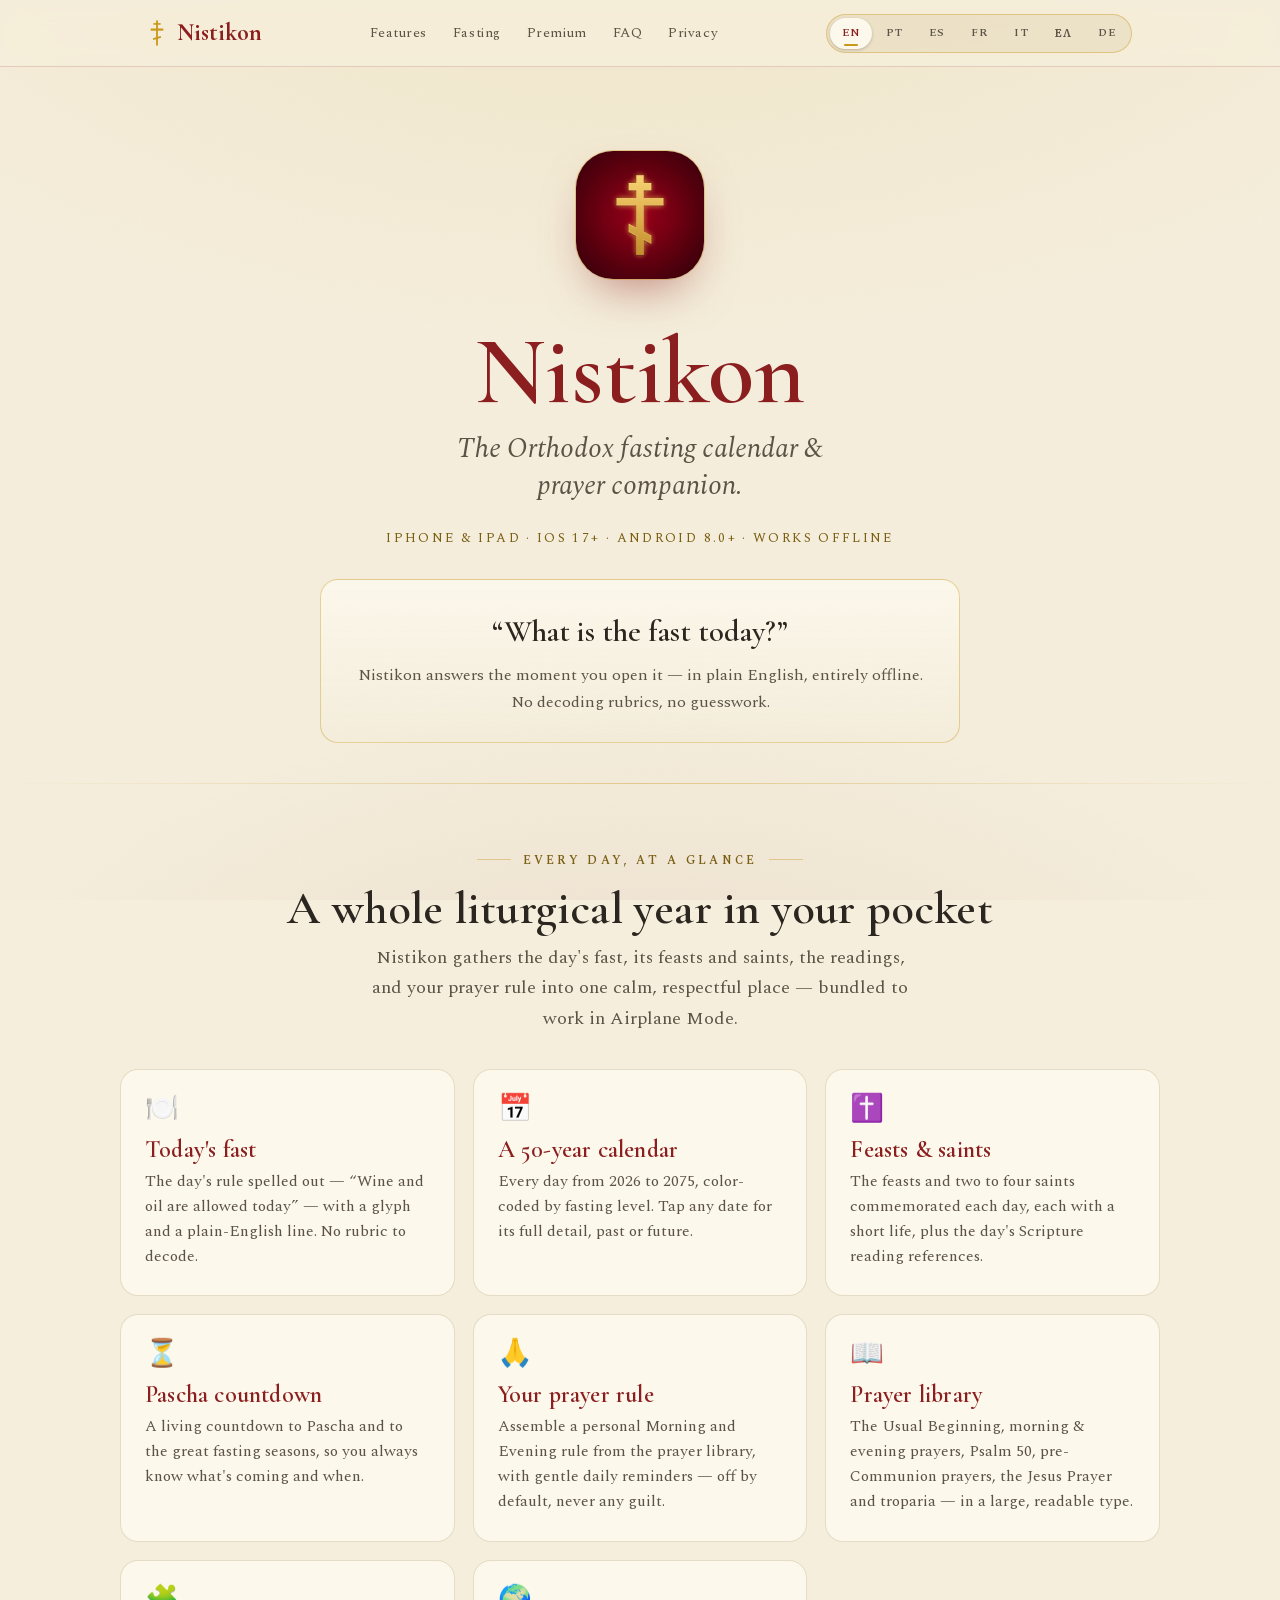
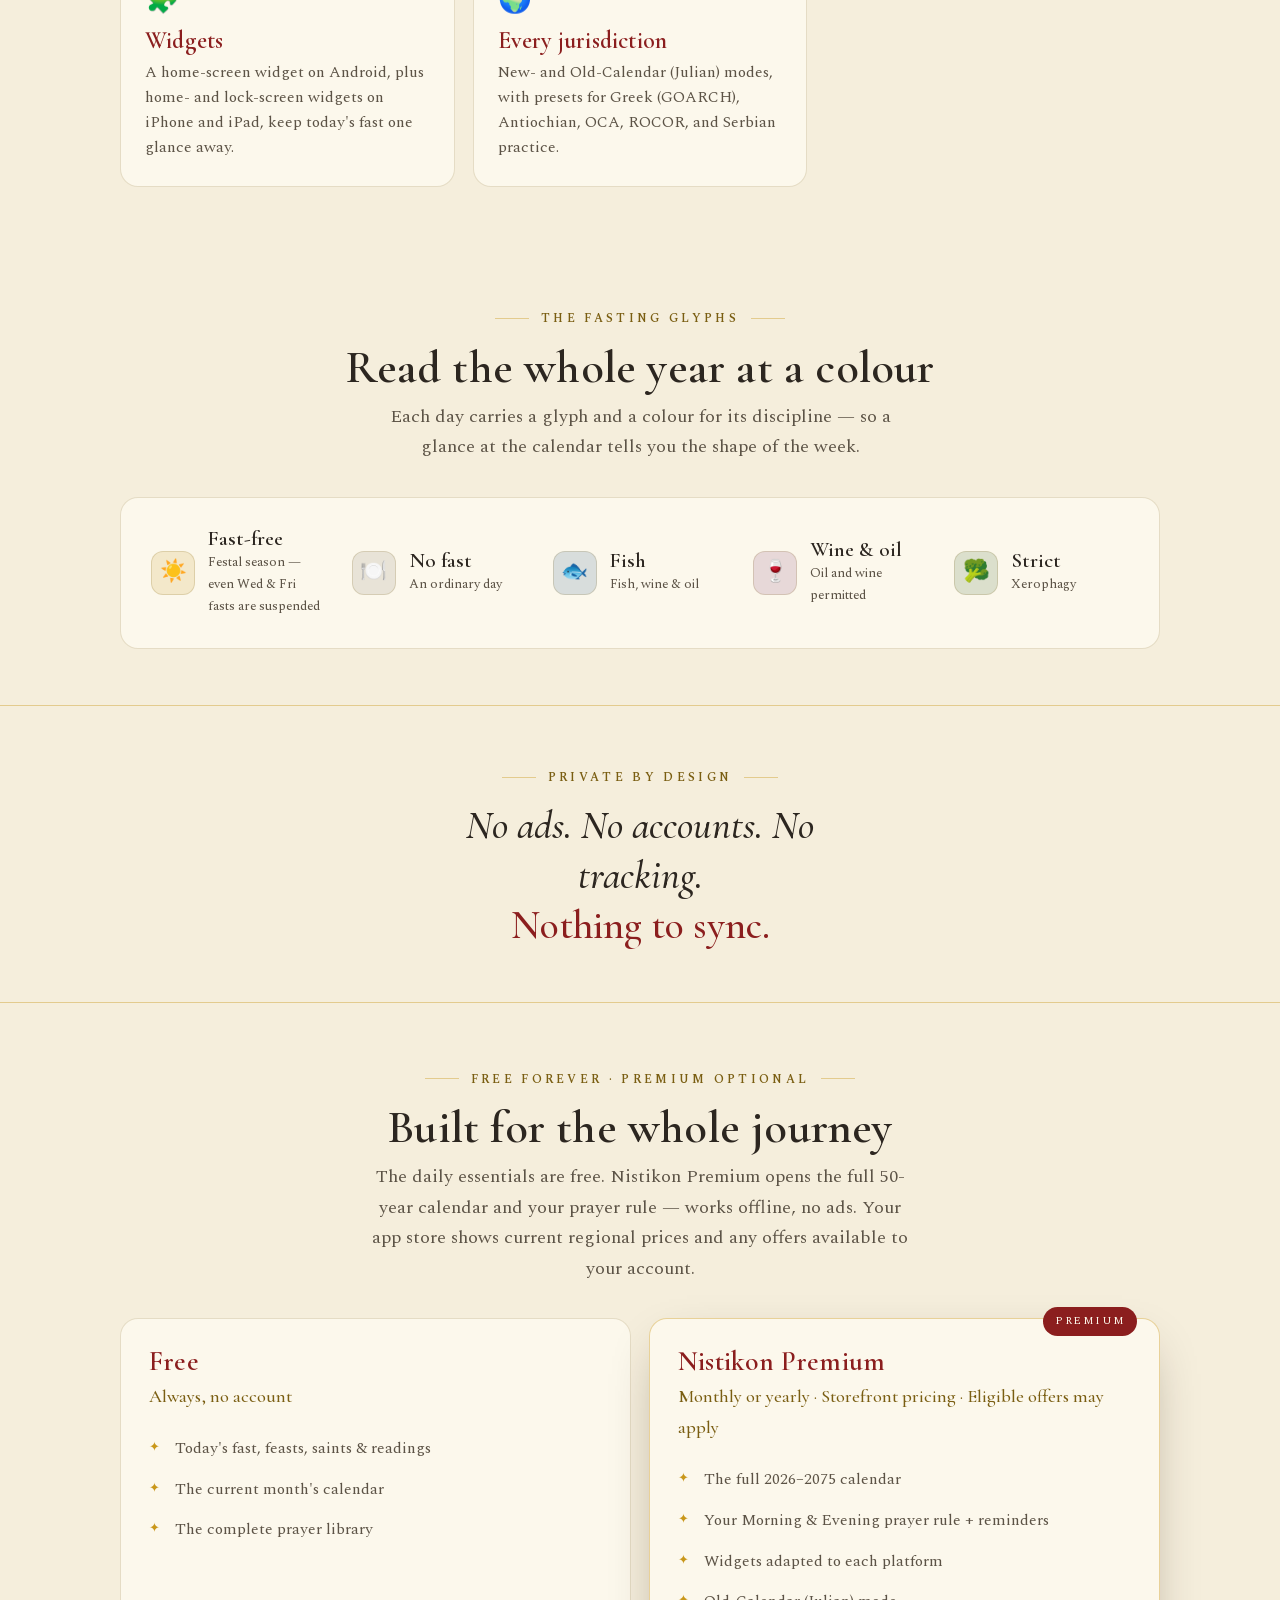
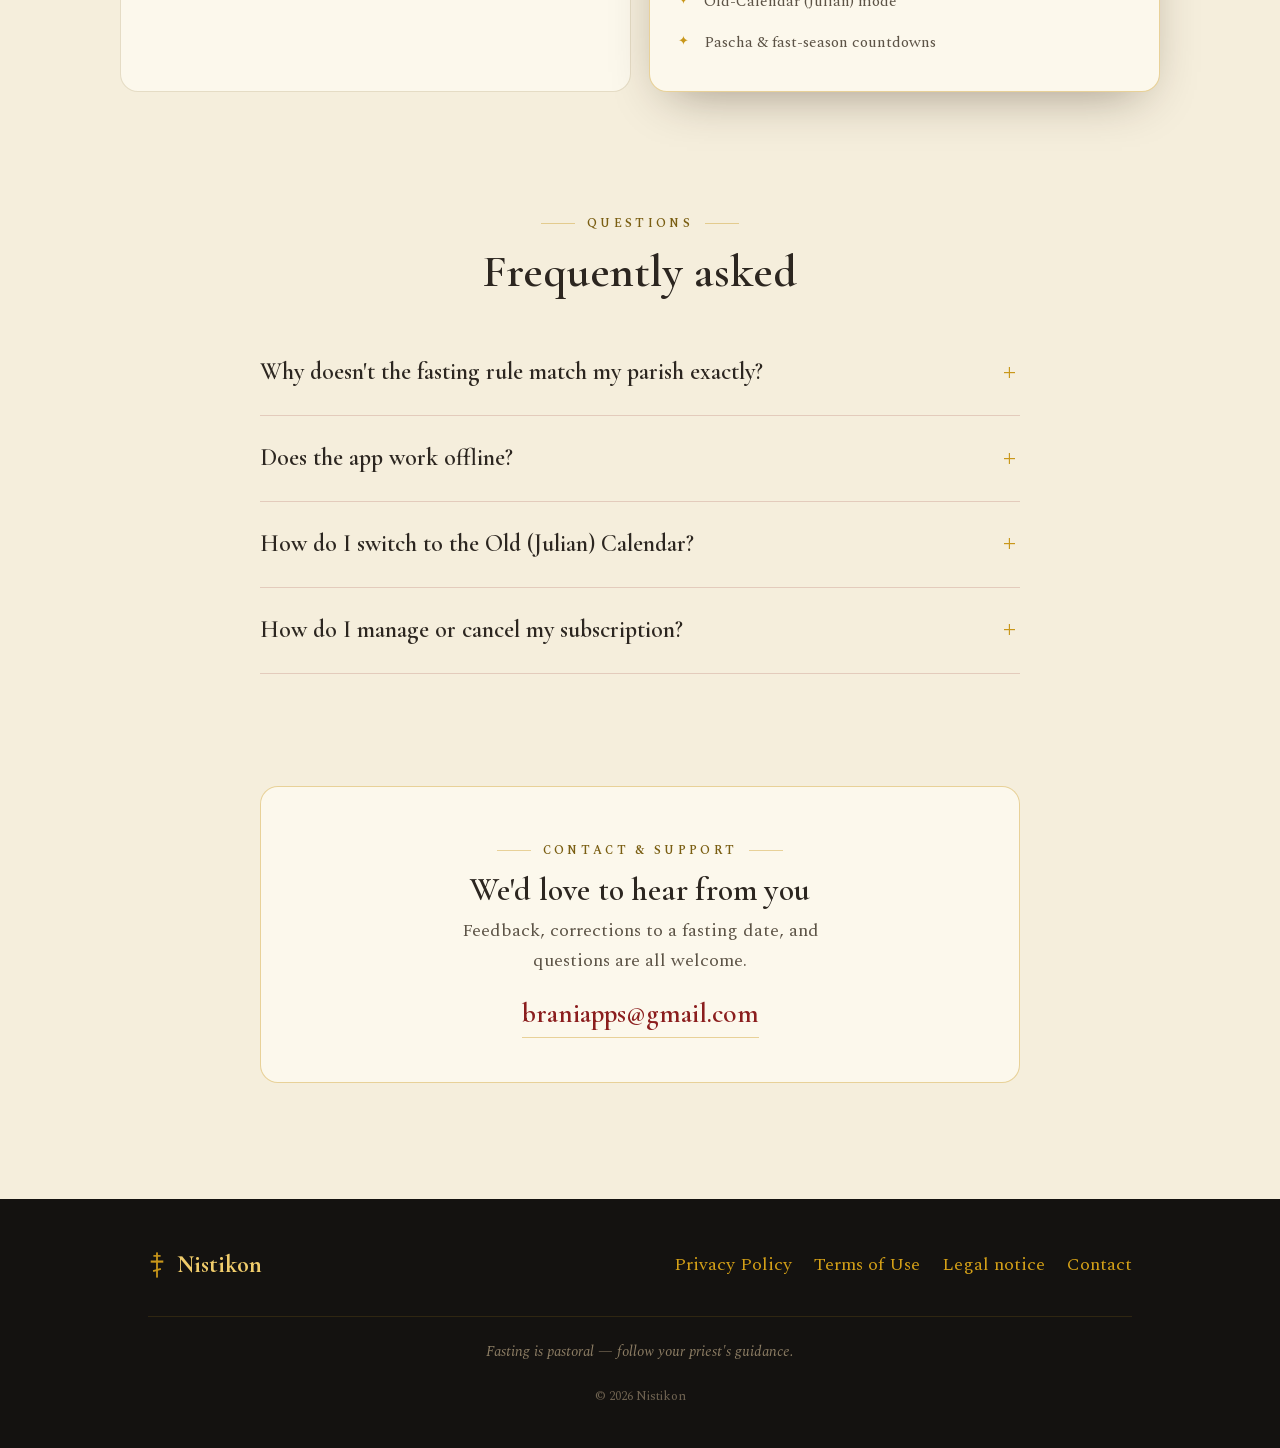
==== commit 59b2ddb4: "legal: Terms rebuilt (effective November 9, 2026); name only in the Impressum Terms of Use, all seve" ====
--- a/index.html
+++ b/index.html
@@ -638,7 +638,7 @@
           </details>
           <details>
             <summary>Como mudo para o Calendário Antigo (juliano)?</summary>
-            <p>Em Ajustes, escolha uma jurisdição como ROCOR ou sérvia. O modo de Calendário Antigo faz parte do Nistikon Premium.</p>
+            <p>Em Ajustes, escolha uma jurisdição como “ROCOR / Calendário Antigo” ou “Sérvia”. O modo de Calendário Antigo faz parte do Nistikon Premium.</p>
           </details>
           <details>
             <summary>Como gerencio ou cancelo minha assinatura?</summary>
@@ -662,7 +662,7 @@
           </details>
           <details>
             <summary>¿Cómo cambio al Calendario Antiguo (juliano)?</summary>
-            <p>En Ajustes, elige una jurisdicción como ROCOR o serbia. El modo de Calendario Antiguo forma parte de Nistikon Premium.</p>
+            <p>En Ajustes, elige una jurisdicción como «ROCOR / Calendario Antiguo» o «Serbia». El modo de Calendario Antiguo forma parte de Nistikon Premium.</p>
           </details>
           <details>
             <summary>¿Cómo gestiono o cancelo mi suscripción?</summary>
@@ -841,7 +841,7 @@
         <a href="mailto:braniapps@gmail.com" data-i18n-en="Contact" data-i18n-pt="Contato" data-i18n-es="Contacto" data-i18n-fr="Contact" data-i18n-it="Contatti" data-i18n-el="Επικοινωνία" data-i18n-de="Kontakt">Contact</a>
       </nav>
       <p class="priest" data-i18n-en="Fasting is pastoral — follow your priest's guidance." data-i18n-pt="O jejum é pastoral — siga a orientação do seu padre." data-i18n-es="El ayuno es pastoral — sigue la guía de tu sacerdote." data-i18n-fr="Le jeûne relève de l’accompagnement pastoral — suivez les conseils de votre prêtre." data-i18n-it="Il digiuno è una questione pastorale — segui le indicazioni del tuo sacerdote." data-i18n-el="Η νηστεία είναι ποιμαντικό ζήτημα — ακολουθήστε την καθοδήγηση του ιερέα σας." data-i18n-de="Das Fasten ist eine Sache der Seelsorge – folge dem Rat deines Priesters.">Fasting is pastoral — follow your priest's guidance.</p>
-      <p class="cr">© 2026 Paulo Branicio. All rights reserved.</p>
+      <p class="cr">© 2026 Nistikon</p>
     </div>
   </footer>
 </body>
--- a/styles.css
+++ b/styles.css
@@ -261,6 +261,8 @@
   border-left: 3px solid var(--gold); border-radius: 6px; padding: 20px 24px; margin: 6px 0 26px;
   font-size: 1.08rem; color: var(--ink);
 }
+.legal .highlight p:last-child { margin-bottom: 0; }
+.legal h3 { font-size: 1.3rem; color: var(--ink); margin: 22px 0 8px; }
 .legal .contact { margin-top: 34px; padding-top: 24px; border-top: 1px solid var(--hair); }
 .legal .contact h2 { border: 0; padding: 0; }
 .legal .contact a { font-size: 1.2rem; }
